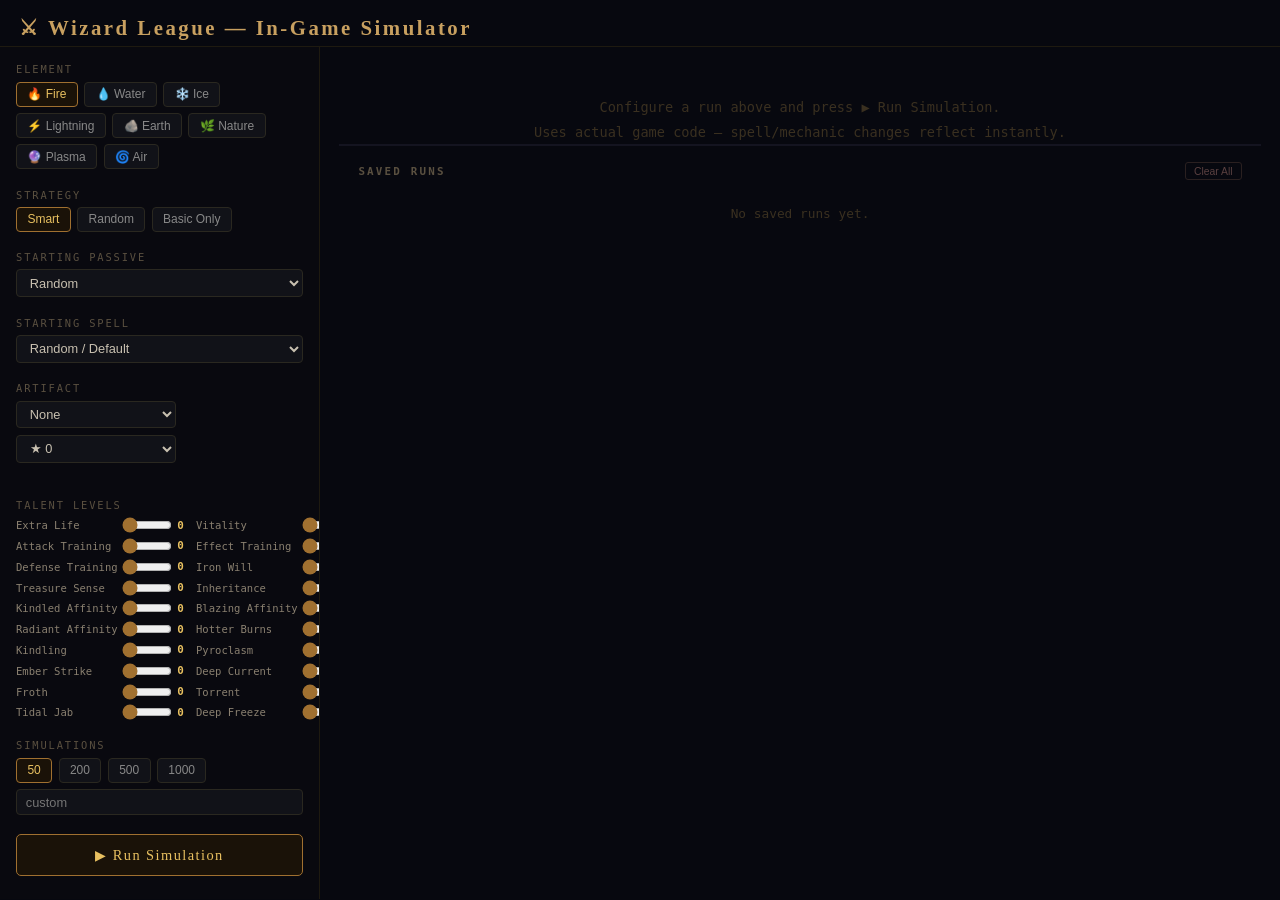
==== sim/sim.html @ 3a8bdcd8 "Sim fixes, zone effect correction, library guide Sim (sim/sim.html): - Stub applyZoneTick as no-op —" ====
<!DOCTYPE html>
<html lang="en">
<head>
  <meta charset="UTF-8">
  <meta name="viewport" content="width=device-width, initial-scale=1.0">
  <title>Wizard League — In-Game Simulator</title>
  <style>
    * { box-sizing: border-box; margin: 0; padding: 0; }
    body { background: #07080f; color: #c8c0b0; font-family: 'Segoe UI', monospace; font-size: .85rem; min-height: 100vh; }
    h1 { font-family: serif; color: #c8a060; letter-spacing: .12em; font-size: 1.3rem; padding: 1rem 1.2rem .4rem; border-bottom: 1px solid #1e1a10; }
    .sim-layout { display: flex; gap: 0; min-height: calc(100vh - 3rem); }

    .sim-config { width: 320px; min-width: 260px; padding: 1rem; border-right: 1px solid #1e1a10; background: #09090f; overflow-y: auto; }
    .cfg-section { margin-bottom: 1.2rem; }
    .cfg-label { font-size: .65rem; letter-spacing: .18em; color: #5a5040; text-transform: uppercase; margin-bottom: .4rem; }
    .cfg-row { display: flex; gap: .4rem; flex-wrap: wrap; margin-bottom: .4rem; }
    .cfg-btn { background: #111218; border: 1px solid #2a2820; color: #888; padding: .28rem .65rem; font-size: .75rem; border-radius: 4px; cursor: pointer; transition: all .15s; }
    .cfg-btn:hover { border-color: #4a4030; color: #bbb; }
    .cfg-btn.active { background: #1a1208; border-color: #a07030; color: #e8c060; }
    .cfg-input { background: #111218; border: 1px solid #2a2820; color: #c8c0b0; padding: .28rem .55rem; font-size: .8rem; border-radius: 4px; width: 80px; }
    .cfg-input:focus { outline: none; border-color: #4a4030; }
    select.cfg-input { width: 160px; }
    .cfg-talent-grid { display: grid; grid-template-columns: 1fr 1fr; gap: .3rem; }
    .cfg-talent-row { display: flex; align-items: center; gap: .3rem; font-size: .68rem; color: #8a8070; }
    .cfg-talent-row input[type=range] { width: 50px; accent-color: #a07030; }
    .cfg-talent-row .tv { min-width: 14px; color: #e8c060; font-weight: bold; }
    .run-btn { display: block; width: 100%; padding: .7rem; background: #1a1208; border: 1px solid #a07030; color: #e8c060; font-size: .9rem; font-family: serif; letter-spacing: .1em; border-radius: 5px; cursor: pointer; margin-top: .5rem; transition: all .15s; }
    .run-btn:hover:not(:disabled) { background: #251a0a; border-color: #d09040; }
    .run-btn:disabled { opacity: .4; cursor: not-allowed; }
    .sim-progress { margin-top: .6rem; font-size: .72rem; color: #6a5a3a; }
    .progress-bar-wrap { background: #111; border-radius: 3px; height: 5px; margin-top: .3rem; overflow: hidden; }
    .progress-bar { height: 100%; background: #a07030; border-radius: 3px; transition: width .1s; }

    .sim-results { flex: 1; padding: 1rem 1.2rem; overflow-y: auto; }
    .results-placeholder { color: #3a3020; font-size: .85rem; margin-top: 2rem; text-align: center; line-height: 1.8; }
    .stat-grid { display: grid; grid-template-columns: repeat(auto-fill, minmax(165px, 1fr)); gap: .5rem; margin-bottom: 1rem; }
    .stat-card { background: #0c0c14; border: 1px solid #1e1e2a; border-radius: 6px; padding: .65rem .8rem; }
    .stat-card .sc-val { font-size: 1.4rem; font-weight: bold; color: #e8c060; font-family: serif; }
    .stat-card .sc-label { font-size: .63rem; color: #6a6050; letter-spacing: .1em; text-transform: uppercase; margin-top: .1rem; }
    .results-section { margin-bottom: 1.3rem; }
    .results-section h3 { font-size: .68rem; letter-spacing: .2em; color: #5a5040; text-transform: uppercase; margin-bottom: .5rem; border-bottom: 1px solid #1a1a20; padding-bottom: .25rem; }
    .bar-row { display: flex; align-items: center; gap: .6rem; margin-bottom: .28rem; font-size: .75rem; }
    .bar-row .br-label { min-width: 160px; color: #a89878; overflow: hidden; text-overflow: ellipsis; white-space: nowrap; }
    .bar-row .br-bar-wrap { flex: 1; background: #111; border-radius: 2px; height: 8px; }
    .bar-row .br-bar { height: 8px; border-radius: 2px; background: #a07030; }
    .bar-row .br-val { min-width: 55px; text-align: right; color: #c8b080; font-size: .7rem; }
    .err-box { background: #120a0a; border: 1px solid #3a1a1a; border-radius: 5px; padding: .6rem; font-size: .72rem; color: #c85050; margin-bottom: 1rem; }

    #run-progress-wrap { padding: .7rem 1rem; background: #0a0a10; border-bottom: 1px solid #1a1a28; margin-bottom: .8rem; }
    .run-progress-header { display: flex; justify-content: space-between; align-items: baseline; margin-bottom: .45rem; font-size: .78rem; color: #8a7a5a; letter-spacing: .06em; }
    .run-progress-track { background: #111118; border-radius: 4px; height: 10px; overflow: hidden; }
    .run-progress-fill { height: 100%; background: linear-gradient(90deg, #7a4a10, #d09040); border-radius: 4px; transition: width .12s ease; }

    /* Battle log */
    .battle-log-wrap { background: #07080e; border: 1px solid #181828; border-radius: 5px; max-height: 320px; overflow-y: auto; font-family: monospace; font-size: .7rem; padding: .4rem; }
    .bl-battle { color: #e8c060; font-weight: bold; padding: .3rem 0 .15rem; border-top: 1px solid #1e1e30; margin-top: .2rem; }
    .bl-battle:first-child { border-top: none; margin-top: 0; }
    .bl-entry { padding: .05rem .2rem; line-height: 1.5; }
    .bl-player  { color: #70c070; }
    .bl-enemy   { color: #c06050; }
    .bl-status  { color: #c0a040; }
    .bl-system  { color: #506070; }
    .bl-win     { color: #50dd70; font-weight: bold; }
    .bl-loss    { color: #dd5050; font-weight: bold; }

    /* History panel */
    #history-panel { border-top: 2px solid #141420; padding: 1rem 1.2rem; }
    .hist-header { display: flex; justify-content: space-between; align-items: center; margin-bottom: .6rem; }
    .hist-header h3 { font-size: .68rem; letter-spacing: .2em; color: #5a5040; text-transform: uppercase; }
    .hist-clear { background: none; border: 1px solid #2a2020; color: #5a4040; font-size: .65rem; padding: .15rem .5rem; border-radius: 3px; cursor: pointer; }
    .hist-clear:hover { border-color: #6a3030; color: #a06060; }
    .hist-entry { background: #0c0c14; border: 1px solid #1e1e2a; border-radius: 5px; padding: .5rem .7rem; margin-bottom: .4rem; display: flex; align-items: center; gap: .7rem; cursor: pointer; transition: border-color .15s; }
    .hist-entry:hover { border-color: #3a3050; }
    .hist-entry .he-wr { font-size: 1.1rem; font-weight: bold; color: #e8c060; font-family: serif; min-width: 48px; }
    .hist-entry .he-cfg { font-size: .7rem; color: #8a8070; flex: 1; }
    .hist-entry .he-date { font-size: .63rem; color: #4a4038; }
    .hist-none { color: #3a3020; font-size: .8rem; text-align: center; padding: 1rem; }
  </style>
</head>
<body>

<h1>⚔ Wizard League — In-Game Simulator</h1>

<div class="sim-layout">

  <!-- CONFIG ─────────────────────────────────────────────── -->
  <div class="sim-config">

    <div class="cfg-section">
      <div class="cfg-label">Element</div>
      <div class="cfg-row" id="el-btns"></div>
    </div>

    <div class="cfg-section">
      <div class="cfg-label">Strategy</div>
      <div class="cfg-row" id="strat-btns">
        <button class="cfg-btn active" onclick="simCfg.strategy='smart'; _setActive(this,this.closest('.cfg-row'))"
          title="Smart: prioritizes spells with the longest cooldown (highest power), fills remaining actions with basic attacks">Smart</button>
        <button class="cfg-btn" onclick="simCfg.strategy='random'; _setActive(this,this.closest('.cfg-row'))"
          title="Random: shuffles available spells and picks randomly, fills remaining actions with basic attacks">Random</button>
        <button class="cfg-btn" onclick="simCfg.strategy='basic'; _setActive(this,this.closest('.cfg-row'))"
          title="Basic Only: never uses spells — only basic attacks every turn">Basic Only</button>
      </div>
    </div>

    <div class="cfg-section">
      <div class="cfg-label">Starting Passive</div>
      <select class="cfg-input" id="start-passive-sel" style="width:100%"
        onchange="simCfg.startPassiveId=this.value||null">
        <option value="">Random</option>
      </select>
    </div>

    <div class="cfg-section">
      <div class="cfg-label">Starting Spell</div>
      <select class="cfg-input" id="start-spell-sel" style="width:100%"
        onchange="simCfg.startSpellId=this.value||null">
        <option value="">Random / Default</option>
      </select>
    </div>

    <div class="cfg-section">
      <div class="cfg-label">Artifact</div>
      <div class="cfg-row">
        <select class="cfg-input" id="art-select" onchange="simCfg.artifactId=this.value||null; _updateArtifactDesc()">
          <option value="">None</option>
        </select>
        <select class="cfg-input" id="art-star" onchange="simCfg.artifactStar=+this.value; _updateArtifactDesc()">
          <option value="0">★ 0</option><option value="1">★ 1</option><option value="2">★ 2</option><option value="3">★ 3</option>
        </select>
      </div>
      <div id="art-desc" style="font-size:.65rem;color:#7a6a3a;margin-top:.25rem;line-height:1.4;min-height:1em;"></div>
    </div>

    <div class="cfg-section">
      <div class="cfg-label">Talent Levels</div>
      <div id="talent-cfg" class="cfg-talent-grid"></div>
    </div>

    <div class="cfg-section">
      <div class="cfg-label">Simulations</div>
      <div class="cfg-row" id="count-btns">
        <button class="cfg-btn active" onclick="simCfg.nRuns=50; _setActive(this,this.closest('.cfg-row'))">50</button>
        <button class="cfg-btn" onclick="simCfg.nRuns=200; _setActive(this,this.closest('.cfg-row'))">200</button>
        <button class="cfg-btn" onclick="simCfg.nRuns=500; _setActive(this,this.closest('.cfg-row'))">500</button>
        <button class="cfg-btn" onclick="simCfg.nRuns=1000; _setActive(this,this.closest('.cfg-row'))">1000</button>
      </div>
      <div class="cfg-row">
        <input type="number" class="cfg-input" placeholder="custom" min="1" max="5000" style="width:100%"
          oninput="if(+this.value>0) simCfg.nRuns=+this.value">
      </div>
    </div>

    <button class="run-btn" id="run-btn" onclick="runSims()">▶ Run Simulation</button>
  </div>

  <!-- RESULTS ────────────────────────────────────────────── -->
  <div class="sim-results" id="results-panel">
    <!-- persistent progress bar — never overwritten by _renderResults -->
    <div id="run-progress-wrap" style="display:none">
      <div class="run-progress-header">
        <span id="run-prog-label">Running…</span>
        <span id="run-prog-count" style="color:#e8c060;font-weight:bold"></span>
      </div>
      <div class="run-progress-track">
        <div class="run-progress-fill" id="run-prog-fill" style="width:0%"></div>
      </div>
    </div>
    <!-- dynamic content written by _renderResults -->
    <div id="results-content">
      <div class="results-placeholder">
        Configure a run above and press ▶ Run Simulation.<br>
        Uses actual game code — spell/mechanic changes reflect instantly.
      </div>
    </div>

    <!-- saved run history -->
    <div id="history-panel">
      <div class="hist-header">
        <h3>Saved Runs</h3>
        <button class="hist-clear" onclick="_clearHistory()">Clear All</button>
      </div>
      <div id="history-list"><div class="hist-none">No saved runs yet.</div></div>
    </div>
  </div>
</div>

<!-- ════════════════════════════════════════════════════════
  PHASE 1: PRE-STUBS  (before game scripts load)
════════════════════════════════════════════════════════ -->
<script>
'use strict';

// ── Fake canvas 2D context ────────────────────────────────────────────────────
const _fakeCtx = {
  fillStyle:'', strokeStyle:'', lineWidth:1, font:'', textAlign:'center',
  textBaseline:'middle', globalAlpha:1, imageSmoothingEnabled:false,
  shadowColor:'', shadowBlur:0,
  fillRect(){}, clearRect(){}, strokeRect(){},
  fillText(){}, strokeText(){}, measureText(){ return {width:10}; },
  beginPath(){}, closePath(){}, moveTo(){}, lineTo(){}, arc(){},
  quadraticCurveTo(){}, bezierCurveTo(){},
  fill(){}, stroke(){}, clip(){}, save(){}, restore(){},
  scale(){}, translate(){}, rotate(){}, setTransform(){},
  drawImage(){}, putImageData(){},
  getImageData(){ return { data: new Uint8ClampedArray(4) }; },
  createLinearGradient(){ return { addColorStop(){} }; },
  createRadialGradient(){ return { addColorStop(){} }; },
  createPattern(){ return {}; },
};

// ── Fake DOM element ──────────────────────────────────────────────────────────
const _fakeEl = {
  style: new Proxy({}, { get:()=>'', set:()=>true }),
  className:'', id:'', innerHTML:'', textContent:'', value:'',
  disabled:false, checked:false,
  scrollTop:0, scrollHeight:0, clientWidth:300, clientHeight:200,
  offsetWidth:300, offsetHeight:200, width:300, height:200,
  classList:{ add(){}, remove(){}, toggle(){}, contains(){ return false; }, replace(){} },
  children:[], firstChild:null, lastChild:null,
  parentElement:null, parentNode:null, nextSibling:null, previousSibling:null,
  appendChild(){ return _fakeEl; }, removeChild(){}, insertBefore(){ return _fakeEl; },
  replaceChild(){ return _fakeEl; }, cloneNode(){ return _fakeEl; },
  querySelector(){ return null; }, querySelectorAll(){ return []; },
  addEventListener(){}, removeEventListener(){}, dispatchEvent(){},
  setAttribute(){}, getAttribute(){ return null; }, hasAttribute(){ return false; },
  removeAttribute(){}, focus(){}, blur(){}, click(){},
  getBoundingClientRect(){ return {x:0,y:0,width:300,height:200,top:0,left:0,right:300,bottom:200}; },
  getContext(){ return _fakeCtx; },
  src:'', href:'', type:'', name:'',
  _goStop(){}, _vcStop(){},
  onmousedown:null, onmousemove:null, onmouseup:null, onclick:null,
};
_fakeCtx.canvas = _fakeEl;

// Override document.getElementById to return fake element for missing IDs
const _origGetById = document.getElementById.bind(document);
document.getElementById = id => _origGetById(id) || _fakeEl;
// Allow querySelectorAll to work normally for real elements
const _origQSA = document.querySelectorAll.bind(document);

// ── Variables declared in non-loaded files ────────────────────────────────────
var activeSaveSlot = 0;
var sandboxMode    = false;
var _lastRunPhos   = 0;
// playerCharBuff declared as `let` in characters.js (loaded) — don't redeclare as var
var _victoryFreeplay = false;
// Zone special slots (from mapCanvas.js — not loaded)
var _zoneShopMid = -1, _zoneCampfireMid = -1;
var _zoneShopEnd = -1, _zoneCampfireEnd = -1;

// ── Real localStorage ref — saved before mock replaces it ─────────────────────
const _realLS = (function(){ try { return window.localStorage; } catch(e){ return null; } })();

// ── localStorage mock ─────────────────────────────────────────────────────────
// Isolates sim from the real save file.
const _mockStorage = {};
try {
  Object.defineProperty(window, 'localStorage', {
    configurable: true,
    get() {
      return {
        getItem:    k   => Object.prototype.hasOwnProperty.call(_mockStorage, k) ? _mockStorage[k] : null,
        setItem:    (k,v) => { _mockStorage[k] = String(v); },
        removeItem: k   => { delete _mockStorage[k]; },
        clear:      ()  => { for (const k of Object.keys(_mockStorage)) delete _mockStorage[k]; },
        get length()    { return Object.keys(_mockStorage).length; },
        key:        i   => Object.keys(_mockStorage)[i] || null,
      };
    }
  });
} catch(e) { console.warn('localStorage mock failed:', e); }

// ── Synchronous setTimeout ─────────────────────────────────────────────────────
// Replaces async browser timer with a drain queue so the full combat loop
// runs synchronously within one simulation call.
// Use var so these are visible across all script blocks (let is block-scoped to
// each <script> tag in some edge cases).
var _simQueue   = [];
var _simDraining = false;
var _simRunDone  = false;
var _simIter     = 0;
var SIM_ITER_LIMIT = 200000; // safety cap per run

window.clearTimeout  = () => {};
window.clearInterval = () => {};
window.setInterval   = () => 0;
window.requestAnimationFrame = () => 0;
window.cancelAnimationFrame  = () => {};

window.setTimeout = function(fn, _delay) {
  if (_simRunDone) return 0;
  if (typeof fn !== 'function') return 0;
  _simQueue.push(fn);
  if (!_simDraining) _drainSimQueue();
  return 0;
};

function _drainSimQueue() {
  if (_simDraining) return;
  _simDraining = true;
  while (_simQueue.length > 0 && !_simRunDone) {
    if (++_simIter > SIM_ITER_LIMIT) {
      console.error('SIM: iteration limit hit — possible infinite loop');
      _simRunDone = true;
      break;
    }
    const fn = _simQueue.shift();
    try { fn(); } catch(e) { console.error('SIM queue error:', e); }
  }
  _simDraining = false;
}

// ── Pre-stubs: functions from non-loaded UI / rendering / audio files ─────────

// ui.js
function log()             {}
function setPlayerTurnUI(active) {
  combat.playerTurn = !!active;   // queueAction guards on this — must be set before _simAutoPlay
  if (active && !_simRunDone) _simAutoPlay();
}
function showScreen(id)    {}
function updateHPBars()    {}
function updateStatsUI()   {}
function renderStatusTags(){}
function renderEnemyCards(){}
function renderSpellButtons(){}
function renderCombatInventory(){}
function renderSummonsRow(){}
function updateActionUI()  {}
function updateChargeUI()  {}
function switchCombatTab() {}
function hpColor()         { return '#44aa44'; }
function setActiveEnemy(idx) {
  combat.activeEnemyIdx = idx;
  if (combat.enemies && combat.enemies[idx]) combat.enemy = combat.enemies[idx];
}
function doBasicAttack()   {}
function renderQueue()     {}
function triggerHealAnim() {}
function markPassiveSeen() {}
function _pickBookDest(type, spell, cb) { cb(undefined); }
function showRunBookSelectionScreen(cb) { cb(null); }

// sprites.js / animations.js
function stopBattleLoop()    {}
function startBattleLoop()   {}
function initBattleCanvas()  {}
function getPlayerCharSprite() { return []; }
function stopLobbyMap()      {}
function triggerHitFlash()   {}   // called bare in hit.js on every damage — must be stubbed

// betweenRuns.js
function applyBookUpgrades(book, catalogueId) {}
function showBetweenRuns() {}

// map.js  (we provide real implementations post-load)
function showGameOver()    { _simRecordResult(false); }
function showRunVictory()  { _simRecordResult(true); }

// mapCanvas.js  (we provide real implementations post-load)
function initZoneSpecial() {
  if (typeof initZoneRewardSequence === 'function') initZoneRewardSequence();
}
function showMap()              { _simLoadNextBattle(); }
function _buildAndShowCanvas()  {}
function buildMapNodes()        { return []; }
function showMapCanvas()        {}

// main.js
function showPassiveScreen(element) { /* run-start passive — handled in simInitRun */ }
function musicStopAll()         {}
function playThroneRoomCutscene(){}
function ensurePlasmaBook()     {}
function plasmaBookIdx()        { return -1; }

// state.js — overflow screens (DOM-heavy; we auto-resolve)
function showBookOverflowScreen(newSpell, book) {
  // Auto-resolve: silently drop the new spell (book is full)
  // (Post-load override below replaces this once state.js is loaded)
  if (typeof _pendingOverflowSpell !== 'undefined') _pendingOverflowSpell = null;
  if (typeof _pendingOverflowBookIdx !== 'undefined') _pendingOverflowBookIdx = 0;
}
function showPassiveOverflowScreen(passiveId, book) {
  if (typeof _pendingOverflowPassive !== 'undefined') _pendingOverflowPassive = null;
  if (typeof _pendingOverflowPassiveBook !== 'undefined') _pendingOverflowPassiveBook = 0;
}

// battleReward.js — reward pick screens; auto-pick versions
function showPassiveChoiceScreen(level, forElement) {
  const pool = (typeof buildPassiveChoicePool === 'function') ? buildPassiveChoicePool(forElement || null) : [];
  if (pool.length > 0) {
    const pick = pool[Math.floor(Math.random() * pool.length)];
    if (typeof addPassiveToBook === 'function') addPassiveToBook(pick.id);
  }
  if (typeof processNextLevelUp === 'function') processNextLevelUp();
}
function showSpellChoiceScreen(level, tier, forElement) {
  const pool = (typeof buildSpellChoicePool === 'function') ? buildSpellChoicePool(tier || 'secondary', forElement || null) : [];
  if (pool.length > 0) {
    const pick = pool[Math.floor(Math.random() * pool.length)];
    if (typeof addSpellById === 'function') addSpellById(pick.id, false, (typeof rollSpellRarity === 'function') ? rollSpellRarity() : 'dim');
  }
  if (typeof processNextLevelUp === 'function') processNextLevelUp();
}
function showIncantationChoiceScreen(level) {
  const book = (typeof player !== 'undefined') ? player.spellbooks && player.spellbooks[player.activeBookIdx] : null;
  const eligible = book ? book.spells.filter(s => !s.isBuiltin && s.id) : [];
  if (eligible.length > 0) {
    const pick = eligible[Math.floor(Math.random() * eligible.length)];
    pick.incantationLevel = (pick.incantationLevel || 1) + 1;
  }
  if (typeof processNextLevelUp === 'function') processNextLevelUp();
}
function showElementUnlockScreen(level) {
  // Auto-unlock a random non-Plasma second element
  const allEls = ['Fire','Water','Ice','Lightning','Earth','Nature','Air'];
  const avail  = allEls.filter(e => e !== playerElement && !(player.unlockedElements||[]).includes(e));
  if (avail.length > 0) {
    const chosen = avail[Math.floor(Math.random() * avail.length)];
    player.unlockedElements.push(chosen);
    if (typeof STARTER_SPELL !== 'undefined' && STARTER_SPELL[chosen]) addSpellById(STARTER_SPELL[chosen]);
    pendingLevelUps = [
      { type:'passivechoice', level:'gym', forElement: chosen },
      { type:'spellchoice',   level:'gym', tier:'secondary', forElement: chosen },
      { type:'gym_legendary' },
    ];
    processNextLevelUp();
  } else {
    if (typeof grantRandomLegendary === 'function') grantRandomLegendary();
    showMap();
  }
}
function showBookDiscoveryScreen() {
  // Auto-pick a random available book
  if (typeof _buildBookDiscoveryChoices === 'function') {
    const choices = _buildBookDiscoveryChoices(3);
    if (choices.length > 0) {
      const id = choices[Math.floor(Math.random() * choices.length)];
      if (typeof SPELLBOOK_CATALOGUE !== 'undefined' && typeof makeBookInstance === 'function') {
        const inst = makeBookInstance(id);
        if (inst) { player.spellbooks.push(inst); }
      }
    }
  }
  if (typeof _continueGymFlow === 'function') _continueGymFlow();
}

// gymRival.js / shopCampfire.js (not loaded)
function showGymRivalScreen() { showMap(); }
function showRivalScreen()    { showMap(); }
function showShopScreen()     { showMap(); }
function showCampfireScreen() {
  if (typeof applyHeal === 'function') applyHeal('player', Math.floor(maxHPFor('player') * 0.35), '🔥 Campfire');
  showMap();
}
</script>

<!-- ════════════════════════════════════════════════════════
  GAME SCRIPTS  (must match index.html order for correctness)
════════════════════════════════════════════════════════ -->
<script src="../js/data/constants.js"></script>
<script src="../js/data/characters.js"></script>
<script src="../js/data/spells.js"></script>
<script src="../js/data/incantations.js"></script>
<script src="../js/data/items.js"></script>
<script src="../js/data/artifacts.js"></script>
<script src="../js/data/spellbooks.js"></script>
<script src="../js/data/talents.js"></script>
<script src="../js/data/encounters.js"></script>
<script src="../js/data/passives.js"></script>
<script src="../js/data/duos.js"></script>
<script src="../js/data/mist.js"></script>
<script src="../js/data/sprite_data.js"></script>
<script src="../js/logic/state.js"></script>
<script src="../js/logic/helpers.js"></script>
<script src="../js/logic/seeds.js"></script>
<script src="../js/logic/surge.js"></script>
<script src="../js/logic/enemyAbilities.js"></script>
<script src="../js/logic/hit.js"></script>
<script src="../js/logic/combat.js"></script>
<script src="../js/logic/battleLoad.js"></script>
<script src="../js/logic/battleReward.js"></script>

<!-- ════════════════════════════════════════════════════════
  PHASE 2: POST-STUBS + SIM ENGINE  (after game scripts)
════════════════════════════════════════════════════════ -->
<script>
'use strict';

// ── Post-load overrides ───────────────────────────────────────────────────────
// Override functions defined in loaded scripts that have DOM side-effects.
// battleReward.js overrides our pre-stubs for reward screens — re-override here.

// combat.js defines renderQueue with DOM access — replace with no-op
renderQueue = function() {};

// Zone tick fires every round; ZONE_EFFECTS also fires on every hit — they double-stack.
// Per-round tick is not intended game behavior, so disable it in the sim.
applyZoneTick = function() {};

// ── Battle log capture ────────────────────────────────────────────────────────
var _sampleLog    = [];
var _capturingLog = false;

// Override log() to capture entries during the sample run
log = function(msg, type) {
  if (_capturingLog) _sampleLog.push({ m: String(msg), t: type || 'info' });
};

// ── Sim history (persisted to real localStorage) ──────────────────────────────
const _SIM_HIST_KEY = 'wl_sim_history';
const _SIM_HIST_MAX = 25;

function _saveSim(cfg, stats, sampleLog) {
  if (!_realLS) return;
  let hist = [];
  try { hist = JSON.parse(_realLS.getItem(_SIM_HIST_KEY) || '[]'); } catch(e) {}
  const entry = {
    id:   Date.now(),
    date: new Date().toLocaleString(),
    cfg:  { element: cfg.element, strategy: cfg.strategy, artifactId: cfg.artifactId,
            artifactStar: cfg.artifactStar, nRuns: cfg.nRuns,
            startPassiveId: cfg.startPassiveId, startSpellId: cfg.startSpellId,
            talents: cfg.talents },
    stats: { winRate: stats.winRate, wins: stats.wins, n: stats.n,
             avgBattles: stats.avgBattles, avgHPOnWin: stats.avgHPOnWin,
             topSpells: stats.topSpells.slice(0, 10),
             topPassives: stats.topPassives.slice(0, 8),
             gymHist: stats.gymHist,
             z1Milestones: stats.z1Milestones, z1Counts: stats.z1Counts,
             z1GymAttempted: stats.z1GymAttempted,
             battleHist: stats.battleHist },
    log: sampleLog.slice(0, 800),
  };
  hist.unshift(entry);
  if (hist.length > _SIM_HIST_MAX) hist = hist.slice(0, _SIM_HIST_MAX);
  try { _realLS.setItem(_SIM_HIST_KEY, JSON.stringify(hist)); } catch(e) { console.warn('History save failed:', e); }
  _renderHistory();
}

function _clearHistory() {
  if (_realLS) _realLS.removeItem(_SIM_HIST_KEY);
  _renderHistory();
}

function _loadHistory() {
  if (!_realLS) return [];
  try { return JSON.parse(_realLS.getItem(_SIM_HIST_KEY) || '[]'); } catch(e) { return []; }
}

function _autoExport(cfg, stats, sampleLog) {
  const payload = {
    date:     new Date().toISOString(),
    cfg:      { element: cfg.element, strategy: cfg.strategy, artifactId: cfg.artifactId,
                artifactStar: cfg.artifactStar, nRuns: cfg.nRuns,
                startPassiveId: cfg.startPassiveId, startSpellId: cfg.startSpellId,
                talents: cfg.talents },
    stats:    { winRate: stats.winRate, wins: stats.wins, n: stats.n,
                avgBattles: stats.avgBattles, avgHPOnWin: stats.avgHPOnWin,
                gymHist: stats.gymHist,
                z1Milestones: stats.z1Milestones, z1Counts: stats.z1Counts,
                z1GymAttempted: stats.z1GymAttempted,
                battleHist: stats.battleHist,
                topSpells:   stats.topSpells,
                topPassives: stats.topPassives },
    sampleLog,
  };
  fetch('http://127.0.0.1:3456/save', {
    method: 'POST',
    headers: { 'Content-Type': 'application/json' },
    body: JSON.stringify(payload),
  }).catch(() => {}); // silent if server isn't running
}

function _cfgLabel(cfg) {
  const art = cfg.artifactId ? ` · ★${cfg.artifactStar} ${cfg.artifactId}` : '';
  const sp  = cfg.startSpellId   ? ` · ${cfg.startSpellId}`   : '';
  const pa  = cfg.startPassiveId ? ` · ${cfg.startPassiveId}` : '';
  return `${cfg.element} · ${cfg.strategy} · ${cfg.nRuns} runs${art}${sp}${pa}`;
}

function _renderHistory() {
  const list = _origGetById('history-list');
  if (!list) return;
  const hist = _loadHistory();
  if (hist.length === 0) { list.innerHTML = '<div class="hist-none">No saved runs yet.</div>'; return; }
  list.innerHTML = hist.map((e, i) => `
    <div class="hist-entry" onclick="_restoreHistEntry(${i})" title="Click to restore this run's results">
      <div class="he-wr">${(e.stats.winRate * 100).toFixed(1)}%</div>
      <div class="he-cfg">
        <div>${_cfgLabel(e.cfg)}</div>
        <div style="font-size:.62rem;color:#5a5040;margin-top:.1rem">${e.stats.wins}/${e.stats.n} wins · avg ${e.stats.avgBattles.toFixed(1)} battles</div>
      </div>
      <div class="he-date">${e.date}</div>
    </div>`).join('');
}

function _restoreHistEntry(idx) {
  const hist = _loadHistory();
  const e = hist[idx];
  if (!e) return;
  // Re-render results panel with the saved entry's stats + log
  const panel = _origGetById('results-content');
  if (!panel) return;
  // Use _renderResults with a fake results array (we only have aggregate)
  // Reconstruct minimal data needed
  const fakeResults = Array.from({ length: e.stats.n }, (_, i) => {
    const gc = i < e.stats.wins ? 3 : 0;
    return { won: i < e.stats.wins, gymsCleared: gc, battleNumber: Math.round(e.stats.avgBattles) };
  });
  _renderResults(e.stats, fakeResults, [], false, e.log);
  _origGetById('run-progress-wrap').style.display = 'none';
}

// battleReward.js overrides reward screens — re-override with auto-pick versions
showPassiveChoiceScreen = function(level, forElement) {
  const pool = buildPassiveChoicePool(forElement || null);
  if (pool.length > 0) addPassiveToBook(pool[Math.floor(Math.random() * pool.length)].id);
  processNextLevelUp();
};
showSpellChoiceScreen = function(level, tier, forElement) {
  const pool = buildSpellChoicePool(tier || 'secondary', forElement || null);
  if (pool.length > 0) addSpellById(pool[Math.floor(Math.random() * pool.length)].id, false, rollSpellRarity());
  processNextLevelUp();
};
showIncantationChoiceScreen = function(level) {
  const book = player.spellbooks[player.activeBookIdx];
  const elig = book ? book.spells.filter(s => !s.isBuiltin) : [];
  if (elig.length > 0) {
    const pick = elig[Math.floor(Math.random() * elig.length)];
    pick.incantationLevel = (pick.incantationLevel || 1) + 1;
  }
  processNextLevelUp();
};
showElementUnlockScreen = function(level) {
  const allEls = ['Fire','Water','Ice','Lightning','Earth','Nature','Air'];
  const avail  = allEls.filter(e => e !== playerElement && !(player.unlockedElements||[]).includes(e));
  if (avail.length > 0) {
    const chosen = avail[Math.floor(Math.random() * avail.length)];
    player.unlockedElements.push(chosen);
    if (STARTER_SPELL && STARTER_SPELL[chosen]) addSpellById(STARTER_SPELL[chosen]);
    pendingLevelUps = [
      { type:'passivechoice', level:'gym', forElement: chosen },
      { type:'spellchoice',   level:'gym', tier:'secondary', forElement: chosen },
      { type:'gym_legendary' },
    ];
    processNextLevelUp();
  } else {
    grantRandomLegendary();
    showMap();
  }
};
showBookDiscoveryScreen = function() {
  if (typeof _buildBookDiscoveryChoices === 'function') {
    const choices = _buildBookDiscoveryChoices(3);
    if (choices.length > 0) {
      const inst = makeBookInstance(choices[Math.floor(Math.random() * choices.length)]);
      if (inst) player.spellbooks.push(inst);
    }
  }
  _continueGymFlow();
};

// state.js defines overflow screens — replace with auto-resolve
showBookOverflowScreen = function(newSpell, book) {
  _pendingOverflowSpell = null;
  _pendingOverflowBookIdx = 0;
  // Spell is silently dropped when book is full (player would've had to remove one)
};
showPassiveOverflowScreen = function(passiveId, book) {
  _pendingOverflowPassive = null;
  _pendingOverflowPassiveBook = 0;
};

// ── Sim config ────────────────────────────────────────────────────────────────
const simCfg = {
  element:      'Fire',
  strategy:     'smart',
  artifactId:   null,
  artifactStar: 0,
  talents:      {},
  nRuns:        50,
  startPassiveId: null,  // null = random
  startSpellId:   null,  // null = random / giveStarterSpell default
};

// ── Result recording ──────────────────────────────────────────────────────────
var _simCurrentResult = null;

function _simRecordResult(won) {
  if (_simRunDone) return;
  if (_capturingLog) _sampleLog.push({ m: `══ RUN ${won ? '✓ VICTORY' : '✗ DEFEAT'} — HP ${player.hp}/${maxHPFor('player')} ══`, t: won ? '_win' : '_loss' });
  _simRunDone = true;
  _simCurrentResult = {
    won,
    gymsCleared: currentGymIdx,   // 0 = died in zone 1, 1 = died in zone 2, 2 = died in zone 3, 3 = won
    battleNumber: battleNumber || 0,
    zoneBattleCount: zoneBattleCount || 0, // battles won in current zone (resets per zone)
    playerHPLeft: player.hp,
    maxHP: maxHPFor('player'),
    spells:  (player.spellbooks || []).flatMap(b => b.spells.filter(s => !s.isBuiltin).map(s => s.id)),
    passives:(player.spellbooks || []).flatMap(b => b.passives),
  };
}

// ── Next-battle loader (our showMap replacement) ──────────────────────────────
function _simLoadNextBattle() {
  if (_simRunDone) return;
  if (_capturingLog) _sampleLog.push({ m: `══ BATTLE ${battleNumber} ══`, t: '_battle' });

  const gym = currentGymDef();

  // Fight gym as soon as it's available (or if forced)
  if (gym && (gymIsForced() || gymShouldAppear())) {
    const roster = GYM_ROSTER;
    if (roster && roster[currentGymIdx]) {
      loadBattle(Object.assign({}, roster[currentGymIdx], { _rewardType: 'gym' }));
    } else {
      _simRecordResult(false); // no gym def — treat as loss
    }
    return;
  }

  // Regular encounter from zone pool
  const zoneEl   = gym ? gym.element : playerElement;
  const zonePick = ENCOUNTER_POOL.filter(e => e.campType === zoneEl);
  const pool     = zonePick.length > 0 ? zonePick : ENCOUNTER_POOL;
  const base     = pool[Math.floor(Math.random() * pool.length)];
  const enc      = Object.assign({}, base, {
    _rewardType: getZoneRewardType(zoneBattleCount + 1, currentGymIdx, 0),
  });
  loadBattle(enc);
}

// ── Reward auto-picker (our showBattleRewardScreen replacement) ───────────────
showBattleRewardScreen = function(isGym, isSpellBattle, isRival) {
  if (_simRunDone) return;

  if (isGym) {
    showBookDiscoveryScreen(); // mocked to auto-pick → _continueGymFlow → showMap
    return;
  }

  if (isRival) {
    const pool = buildPassiveChoicePool(null);
    if (pool.length > 0) addPassiveToBook(pool[Math.floor(Math.random() * pool.length)].id);
    showMap();
    return;
  }

  const rewardType = combat._chosenRewardType || getZoneRewardType(zoneBattleCount, currentGymIdx, 0);

  if (rewardType === 'primary_spell') {
    // Battle 1 reward: give the chosen starting spell, or pick a random primary spell
    if (simCfg.startSpellId) {
      addSpellById(simCfg.startSpellId, false, 'dim');
    } else {
      const pool = buildSpellChoicePool('primary', null);
      if (pool.length > 0) addSpellById(pool[Math.floor(Math.random() * pool.length)].id, false, rollSpellRarity());
    }
  } else if (rewardType === 'spell' || rewardType === 'secondary_spell') {
    const pool = buildSpellChoicePool('secondary', null);
    if (pool.length > 0) addSpellById(pool[Math.floor(Math.random() * pool.length)].id, false, rollSpellRarity());
  } else if (rewardType === 'incantation') {
    const book = player.spellbooks[player.activeBookIdx];
    const eligible = book ? book.spells.filter(s => !s.isBuiltin) : [];
    if (eligible.length > 0) {
      const pick = eligible[Math.floor(Math.random() * eligible.length)];
      pick.incantationLevel = (pick.incantationLevel || 1) + 1;
    }
  } else if (rewardType === 'minor') {
    const pool = buildMinorUpgradePool();
    if (pool.length > 0) try { pool[Math.floor(Math.random() * pool.length)].apply(); } catch(e) {}
  } else if (rewardType === 'major') {
    const pool = buildMajorUpgradePool().filter(p => !p._modal);
    if (pool.length > 0) try { pool[Math.floor(Math.random() * pool.length)].apply(); } catch(e) {}
  }

  showMap();
};

// ── Auto-play engine ──────────────────────────────────────────────────────────
// Called when setPlayerTurnUI(true) fires — picks and queues player actions.
function _simAutoPlay() {
  if (_simRunDone || combat.over || !combat.playerTurn) return;

  const strategy   = simCfg.strategy;
  const actionsAvail = combat.actionsLeft || 2; // set by startRound before setPlayerTurnUI

  // Best target: highest-HP alive enemy
  const aliveEn = (combat.enemies || []).filter(e => e.alive);
  if (aliveEn.length === 0) return;
  const bestEnemy = aliveEn.reduce((best, e) => e.hp > best.hp ? e : best, aliveEn[0]);
  const absIdx = combat.enemies.indexOf(bestEnemy);
  combat.targetIdx = absIdx >= 0 ? absIdx : 0;
  setActiveEnemy(combat.targetIdx);

  // Collect usable non-builtin spells from active book
  const book   = player.spellbooks[player.activeBookIdx];
  const spells  = book ? book.spells : (player.spellbook || []);
  const usable  = spells.filter(s => {
    if (!s || s.isBuiltin) return false;
    if ((s.currentCD || 0) > 0) return false;
    if (s.maxPP !== undefined && (s.currentPP || 0) <= 0) return false;
    return true;
  });

  let queued = 0;

  function queueSpell(s) {
    if (queued >= actionsAvail) return false;
    const bookCatalogueId = book ? (book.catalogueId || null) : null;
    const spellRef = s;
    queueAction(s.emoji + ' ' + s.name, () => {
      const ctx = makeSpellCtx('player', 'enemy', -1);
      try { spellRef.execute(ctx); } catch(e) { console.warn('spell exec err', spellRef.id, e); }
    }, { isSpellAction: true, spellObj: s, bookCatalogueId });
    // Apply CD and consume PP immediately so next queueSpell sees updated state
    s.currentCD = adjustedCooldownFor('player', s.baseCooldown || 0);
    if (s.maxPP !== undefined) s.currentPP = Math.max(0, (s.currentPP || 0) - 1);
    queued++;
    return true;
  }

  function queueBasic() {
    if (queued >= actionsAvail) return;
    queueAction('⚔ Basic', () => {
      // Use applyDirectDamage directly — simpler than going through UI functions
      const dmg = Math.max(1, Math.round(
        (10 + player.attackPower * 0.4) * (player.basicDmgMult || 1.0) + (player.basicDmgFlat || 0)
      ));
      applyDirectDamage('player', 'enemy', dmg, '⚔ Basic');
    }, {});
    queued++;
  }

  if (strategy === 'basic') {
    while (queued < actionsAvail) queueBasic();
  } else if (strategy === 'random') {
    const shuffled = [...usable].sort(() => Math.random() - 0.5);
    for (const s of shuffled) { if (!queueSpell(s)) break; }
    while (queued < actionsAvail) queueBasic();
  } else {
    // Smart: prefer spells with higher CD (usually more powerful)
    const sorted = [...usable].sort((a, b) => (b.baseCooldown || 0) - (a.baseCooldown || 0));
    for (const s of sorted) { if (!queueSpell(s)) break; }
    while (queued < actionsAvail) queueBasic();
  }

  // Safety: ensure at least one action is queued
  if ((combat.actionQueue || []).length === 0) queueBasic();

  commitEndTurn();
}

// ── Run initialiser ───────────────────────────────────────────────────────────
function simInitRun(cfg) {
  // Reset simulation state
  _simQueue    = [];
  _simDraining = false;
  _simRunDone  = false;
  _simIter     = 0;
  _simCurrentResult = null;

  // Clear meta cache so getMeta() re-reads from our mock localStorage
  window._metaBySlot = null;

  // Write sim meta to mock localStorage
  const mockMeta = {
    artifacts: [],
    totalRuns: 0, bestLevel: 0, gymsBeaten: 0,
    runHistory: [], unseenArtifacts: [], unseenBookIds: [],
    ownedBookIds: Object.keys(typeof SPELLBOOK_CATALOGUE !== 'undefined' ? SPELLBOOK_CATALOGUE : {}).slice(0, 3),
    bookUpgradeLevels: {},
    activeArtifactId: cfg.artifactId || null,
    talents: cfg.talents || {},
    phos: 0, phosTotal: 0, seenThroneRoom: true,
  };
  if (cfg.artifactId) {
    mockMeta.artifacts = [{ id: cfg.artifactId, star: cfg.artifactStar || 0, roomsUsed: 0 }];
  }
  _mockStorage['elemental_meta_v1_slot0'] = JSON.stringify(mockMeta);

  // Player identity
  const ELEM_INFO = {
    Fire:      { emoji:'🔥', color:'#ff6622' }, Water:    { emoji:'💧', color:'#2288ff' },
    Ice:       { emoji:'❄️', color:'#88ddff' }, Lightning:{ emoji:'⚡', color:'#ffee22' },
    Earth:     { emoji:'🪨', color:'#aa8844' }, Nature:   { emoji:'🌿', color:'#44aa44' },
    Plasma:    { emoji:'🔮', color:'#bb44ff' }, Air:      { emoji:'🌀', color:'#aaddff' },
  };
  const ei = ELEM_INFO[cfg.element] || ELEM_INFO.Fire;
  playerElement = cfg.element || 'Fire';
  playerEmoji   = ei.emoji;
  playerColor   = ei.color;
  playerName    = 'Sim';
  playerCharBuff = null;

  // Reset player (mirrors beginRun in main.js)
  Object.assign(player, {
    hp: BASE_MAX_HP, attackPower: 0, effectPower: 0, defense: 0,
    skillPoints: 0, gold: 0, inventory: [], spellbook: [],
    passives: [], startPassive: null,
    unlockedElements: [], baseMaxHPBonus: 0, spellbooks: [], activeBookIdx: 0,
    revives: 0, bonusActions: 0,
    basicUpgrade: 0, basicDmgMult: 1.0,
    _hasteStart: false, _blockStart: 0, _extraStartSpell: false, _rerolls: 0,
    _rhythmStar: -1, _quickHandsStar: -1, _gritHealOnRevive: 0, _healBonus: 0,
    basicDmgFlat: 0, _bannerStar: -1, _activeBookAura: null,
    _talentReviveBonus: 0, _goldBonus: 0,
    _talentBurnDmg: 0, _talentBurnStart: 0, _talentFireDmgMult: 1.0,
    _talentFoamStart: 0, _talentWaterDmgMult: 1.0,
    _talentFrostBonus: 0, _talentIceExecute: 0, _talentIceDmgMult: 1.0,
    _talentShockBonus: 0, _talentOverloadFloor: 0.25, _talentLightDmgMult: 1.0,
    _talentStoneStart: 0, _talentEarthDmgMult: 1.0,
    _talentRootBonus: 0, _talentTreantHP: 0, _talentNatureDmgMult: 1.0,
    _talentDodgeBonus: 0, _talentChargeStart: 0, _talentPlasmaDmgMult: 1.0,
    _talentAirHits: 0, _talentAirDmgMult: 1.0,
    _mistEnemyHPMult: 1.0, _mistEnemyDmgMult: 1.0,
    _mistPPMult: 1.0, _mistExtraPassives: 0, _mistBossLegendaries: 0,
    _mistCampfireReduction: 0, _mistTalentReduction: 0,
    _slipstreamInterval: 0,
  });

  // Reset combat
  Object.assign(combat, {
    enemies: [], targetIdx: 0, activeEnemyIdx: 0, enemy: {}, enemyHP: 0,
    playerTurn: false, over: false, tempDmgBonus: 0, actionsLeft: 2, basicCD: 0,
    playerAirToggle: false, enemyAirToggle: false, actionQueue: [], summons: [],
    totalGold: 0, prebuiltEnemyQueues: null, plasmaChargeReserved: 0,
    plasmaOvercharged: false, plasmaSpendAmounts: {}, plasmaCurrentSpend: 1,
    hitFlashes: [], turnInBattle: 0,
    _surgeThreshold: 60, _surgeFulguriteMinus: 0, _stormCoreBonus: 0,
    _surgeTriggeredThisTurn: false, _residualCurrentPending: false,
    _echoReady: false, _swiftbladeSwitch: 0,
    nextMeltDouble: false, meltDoubleTurn: false, _seedSurgePending: false,
    _chosenRewardType: null, _isSpellBattle: false, _isRival: false,
  });

  resetStatusForBattle();

  battleNumber = 1; currentGymIdx = 0; zoneBattleCount = 0;
  gymSkips = 0; gymDefeated = false; pendingLevelUps = [];
  _zoneRivalDefeated = false;
  if (typeof _runDmgDealt !== 'undefined') {
    _runDmgDealt = 0; _runDmgTaken = 0; _runRoomsCompleted = 0;
    _runZoneReached = ''; _runKillsThisRun = 0;
  }

  initGymRoster();
  initZoneSpecial();
  applyCharacterBuff();
  applyArtifactBonuses();
  applyMistModifiers();
  applyTalentBonuses();
  initSpellbooksForRun();

  // Starting passive
  if (cfg.startPassiveId) {
    addPassiveToBook(cfg.startPassiveId);
  } else {
    const startPool = buildPassiveChoicePool(playerElement);
    if (startPool.length > 0)
      addPassiveToBook(startPool[Math.floor(Math.random() * startPool.length)].id);
  }

  // Starting spell is awarded AFTER battle 1 as the first reward (primary_spell).
  // giveStarterSpell handles any talent-based basic attack replacements (Plasma, etc.).
  giveStarterSpell();

  // Launch first battle — showMap() calls _simLoadNextBattle()
  showMap();
}

// ── Run N simulations ─────────────────────────────────────────────────────────
// Uses MessageChannel for real async yields between batches (since setTimeout is mocked)
const _yieldToBrowser = fn => { const ch = new MessageChannel(); ch.port1.onmessage = fn; ch.port2.postMessage(null); };

async function runSims() {
  const btn       = _origGetById('run-btn');
  const progWrap  = _origGetById('run-progress-wrap');
  const progLabel = _origGetById('run-prog-label');
  const progCount = _origGetById('run-prog-count');
  const progFill  = _origGetById('run-prog-fill');

  btn.disabled = true;
  progWrap.style.display = 'block';
  progFill.style.width = '0%';

  const n = simCfg.nRuns || 50;
  const results = [];
  const errors  = [];
  const BATCH   = Math.max(5, Math.min(50, Math.floor(500 / n * 50)));
  _sampleLog = [];

  for (let i = 0; i < n; i += BATCH) {
    const end = Math.min(i + BATCH, n);
    for (let j = i; j < end; j++) {
      // Capture full log for the very first run
      const isFirst = (i === 0 && j === 0);
      if (isFirst) _capturingLog = true;
      try {
        simInitRun(simCfg);
        results.push(_simCurrentResult || { won: false, gymsCleared: 0, battleNumber: 1 });
      } catch(e) {
        console.error('SIM run error:', e);
        errors.push(e.message);
        results.push({ won: false, gymsCleared: 0, battleNumber: 1 });
      }
      if (isFirst) _capturingLog = false;
    }
    // Update progress bar
    const pct = results.length / n * 100;
    progFill.style.width = pct.toFixed(1) + '%';
    progLabel.textContent = 'Simulating…';
    progCount.textContent = `${results.length} / ${n}`;
    _renderResults(_aggregateResults(results, results.length), results, errors, true, _sampleLog);
    await new Promise(resolve => _yieldToBrowser(resolve));
  }

  // Finish
  progFill.style.width = '100%';
  progLabel.textContent = 'Complete';
  progCount.textContent = `${n} / ${n}`;
  btn.disabled = false;
  const finalStats = _aggregateResults(results, n);
  _renderResults(finalStats, results, errors, false, _sampleLog);
  _saveSim(simCfg, finalStats, _sampleLog);
  _autoExport(simCfg, finalStats, _sampleLog);
}

// ── Aggregate ─────────────────────────────────────────────────────────────────
function _aggregateResults(results, n) {
  const wins     = results.filter(r => r && r.won).length;
  const gymHist  = [0, 0, 0, 0]; // index = gyms cleared (0–3)
  const spellFreq   = {};
  const passiveFreq = {};
  let totalBattles = 0, hpLeftSum = 0, hpLeftCount = 0;

  // Zone 1 battle milestones — zoneBattleCount = # zone-1 battles WON before dying/clearing
  // GYM_ZONE_OPEN=12 (gym unlocks), GYM_ZONE_FORCE=15 (forced)
  const z1Milestones = [1, 3, 5, 8, 10, 12, 15];
  const z1Counts = z1Milestones.map(() => 0);
  let z1GymAttempted = 0; // started the gym fight (won or lost it)
  const battleHist = {}; // battleNumber → count, for zone-1 deaths

  for (const r of results) {
    if (!r) continue;
    const gc = Math.min(r.gymsCleared || 0, 3);
    gymHist[gc] = (gymHist[gc] || 0) + 1;
    totalBattles += r.battleNumber || 0;
    if (r.won && r.playerHPLeft != null) { hpLeftSum += r.playerHPLeft; hpLeftCount++; }
    for (const id of (r.spells   || [])) spellFreq[id]   = (spellFreq[id]   || 0) + 1;
    for (const id of (r.passives || [])) passiveFreq[id] = (passiveFreq[id] || 0) + 1;

    const zbc = r.zoneBattleCount || 0; // zone-1 battles won
    const cleared = (r.gymsCleared || 0) >= 1;
    // milestone N = survived N zone-1 battles (won them all)
    z1Milestones.forEach((m, i) => {
      if (cleared || zbc >= m) z1Counts[i]++;
    });
    // gym attempted: either they cleared it or they died in the gym fight
    // gym fight starts after zbc >= GYM_ZONE_OPEN (12), so if zbc >= 12 when dying in zone 1, they were in the gym
    if (cleared || zbc >= 12) z1GymAttempted++;

    if (!cleared && gc === 0) {
      const bn = r.battleNumber || 0;
      battleHist[bn] = (battleHist[bn] || 0) + 1;
    }
  }

  return {
    n, wins,
    winRate:     wins / n,
    gymHist,
    avgBattles:  n > 0 ? totalBattles / n : 0,
    avgHPOnWin:  hpLeftCount > 0 ? hpLeftSum / hpLeftCount : 0,
    topSpells:   Object.entries(spellFreq).sort((a,b) => b[1]-a[1]).slice(0, 15),
    topPassives: Object.entries(passiveFreq).sort((a,b) => b[1]-a[1]).slice(0, 12),
    z1Milestones, z1Counts, z1GymAttempted,
    battleHist: Object.entries(battleHist).sort((a,b) => +a[0] - +b[0]).slice(0, 20),
  };
}

// ── Render results ─────────────────────────────────────────────────────────────
function _renderResults(stats, results, errors, inProgress, sampleLog) {
  const panel = _origGetById('results-content');
  if (!panel) return;

  const winPct = (stats.winRate * 100).toFixed(1);
  const gymLabels = ['Zone 1 Clear Rate', 'Zone 2 Clear Rate', 'Zone 3 Clear Rate', 'Run Victory'];

  function barRow(label, count, total, tooltip) {
    const pct = total > 0 ? (count / total * 100) : 0;
    const pctStr = pct.toFixed(1);
    const ta = tooltip ? ` title="${String(tooltip).replace(/"/g,'&quot;')}"` : '';
    return `<div class="bar-row"${ta}>
      <span class="br-label">${label}</span>
      <div class="br-bar-wrap"><div class="br-bar" style="width:${pct.toFixed(1)}%"></div></div>
      <span class="br-val">${count} <span style="color:#5a5040">(${pctStr}%)</span></span>
    </div>`;
  }

  // Cumulative "reached Zone N"
  const reachedZ2 = results.filter(r => r && (r.gymsCleared || 0) >= 1).length;
  const reachedZ3 = results.filter(r => r && (r.gymsCleared || 0) >= 2).length;
  const victories = stats.wins;

  // Zone 1 milestone labels
  const z1Labels = ['Won Battle 1', 'Won Battle 3', 'Won Battle 5', 'Won Battle 8', 'Won Battle 10', 'Won Battle 12', 'Won Battle 15'];
  const z1Counts = stats.z1Counts || [];
  const z1Milestones = stats.z1Milestones || [];

  function spellName(id) {
    if (typeof SPELL_CATALOGUE !== 'undefined' && SPELL_CATALOGUE[id]) {
      const d = SPELL_CATALOGUE[id]; return `${d.emoji || ''} ${d.name}`;
    }
    return id;
  }
  function spellTooltip(id) {
    if (typeof SPELL_CATALOGUE !== 'undefined' && SPELL_CATALOGUE[id]) {
      const d = SPELL_CATALOGUE[id];
      return [
        d.name,
        `${d.element || ''}  ·  ${d.tier || ''}  ·  CD ${d.baseCooldown ?? '?'}`,
        d.desc || '',
      ].filter(Boolean).join('\n');
    }
    return '';
  }
  function passiveName(id) {
    if (typeof PASSIVE_CHOICES !== 'undefined') {
      for (const el of Object.values(PASSIVE_CHOICES)) {
        const p = el.find(x => x.id === id);
        if (p) return `${p.emoji || ''} ${p.title}`;
      }
    }
    return id;
  }
  function passiveTooltip(id) {
    if (typeof PASSIVE_CHOICES !== 'undefined') {
      for (const el of Object.values(PASSIVE_CHOICES)) {
        const p = el.find(x => x.id === id);
        if (p) return [p.title, p.desc, p.detail].filter(Boolean).join('\n');
      }
    }
    return '';
  }

  // Per-run dot chart (first 300)
  const dotLimit = inProgress ? results.length : Math.min(results.length, 300);
  const dots = results.slice(0, dotLimit).map(r => {
    if (!r) return '';
    const gc  = r.gymsCleared || 0;
    const col = r.won ? '#44aa44' : gc >= 2 ? '#aa8844' : gc >= 1 ? '#6a5a2a' : '#2a2018';
    return `<span title="${r.won?'✓ Win':'✗ Loss'} · ${gc} gym${gc===1?'':'s'} · Battle ${r.battleNumber}"
      style="display:inline-block;width:8px;height:8px;border-radius:1px;background:${col};margin:1px 1px;"></span>`;
  }).join('');

  const errHtml = errors && errors.length > 0
    ? `<div class="err-box">⚠ ${errors.length} run(s) errored. Check console for details.<br><small>${errors.slice(0,3).join('<br>')}</small></div>`
    : '';

  const progressIndicator = '';

  const dotsLabel = inProgress
    ? `(${results.length} runs so far)`
    : results.length > 300 ? `(first 300 of ${results.length} runs)` : `(${results.length} runs)`;

  panel.innerHTML = `
    ${errHtml}
    <div class="results-section">
      <div class="stat-grid">
        <div class="stat-card"><div class="sc-val">${winPct}%</div><div class="sc-label">Win Rate</div></div>
        <div class="stat-card"><div class="sc-val">${stats.wins}/${stats.n}</div><div class="sc-label">Wins / Runs</div></div>
        <div class="stat-card"><div class="sc-val">${stats.avgBattles.toFixed(1)}</div><div class="sc-label">Avg Battles / Run</div></div>
        <div class="stat-card"><div class="sc-val">${stats.avgHPOnWin > 0 ? Math.round(stats.avgHPOnWin) : '—'}</div><div class="sc-label">Avg HP on Victory</div></div>
      </div>
    </div>

    <div class="results-section">
      <h3>Zone 1 — Battle Milestones <span style="font-size:.6rem;color:#3a3020">(survived N zone battles)</span></h3>
      ${z1Labels.map((lbl, i) => barRow(lbl, z1Counts[i] || 0, stats.n, `Runs that won at least ${z1Milestones[i]} zone-1 battle${z1Milestones[i]===1?'':'s'}`)).join('')}
      ${barRow('Zone 1 Gym Attempted', stats.z1GymAttempted || 0, stats.n, 'Reached the gym fight (win or loss)')}
      ${barRow('Zone 1 Cleared ✓', reachedZ2, stats.n, 'Defeated the Zone 1 gym boss')}
    </div>

    <div class="results-section">
      <h3>Zone Progression</h3>
      ${barRow('Reached Zone 2', reachedZ2, stats.n)}
      ${barRow('Reached Zone 3', reachedZ3, stats.n)}
      ${barRow('Run Victory',    victories,  stats.n)}
    </div>

    ${(stats.battleHist && stats.battleHist.length > 0) ? `
    <div class="results-section">
      <h3>Zone 1 Death Distribution <span style="font-size:.6rem;color:#3a3020">(which battle run ended on)</span></h3>
      ${stats.battleHist.map(([bn, c]) => barRow(`Died in Battle ${bn}`, c, stats.n, `${c} run${c===1?'':'s'} ended during battle ${bn}`)).join('')}
    </div>` : ''}

    <div class="results-section">
      <h3>Most Common Spells at Run End</h3>
      ${stats.topSpells.map(([id,c]) => barRow(spellName(id), c, stats.n, spellTooltip(id))).join('') || '<span style="color:#3a3020">No data</span>'}
    </div>

    <div class="results-section">
      <h3>Most Common Passives at Run End</h3>
      ${stats.topPassives.map(([id,c]) => barRow(passiveName(id), c, stats.n, passiveTooltip(id))).join('') || '<span style="color:#3a3020">No data</span>'}
    </div>

    <div class="results-section">
      <h3>Run Outcomes <span style="font-size:.6rem;color:#3a3020">${dotsLabel}</span></h3>
      <div style="line-height:1.3">${dots}</div>
      <div style="margin-top:.5rem;font-size:.65rem;color:#4a4030">
        <span style="color:#44aa44">■</span> Win &nbsp;
        <span style="color:#aa8844">■</span> Cleared 2+ gyms &nbsp;
        <span style="color:#6a5a2a">■</span> Cleared 1+ gym &nbsp;
        <span style="color:#2a2018">■</span> Zone 1 only
      </div>
    </div>

    ${(sampleLog && sampleLog.length > 0) ? `
    <div class="results-section">
      <h3>Sample Run Log <span style="font-size:.6rem;color:#3a3020">(run 1 of ${stats.n})</span></h3>
      <div class="battle-log-wrap">${_renderBattleLog(sampleLog)}</div>
    </div>` : ''}
  `;
}

// ── Battle log renderer ───────────────────────────────────────────────────────
function _renderBattleLog(log) {
  const TYPE_CLASS = { player:'bl-player', enemy:'bl-enemy', status:'bl-status', system:'bl-system', win:'bl-win', _win:'bl-win', _loss:'bl-loss', _battle:'bl-battle' };
  let html = '';
  for (const e of log) {
    const cls = TYPE_CLASS[e.t] || 'bl-system';
    const isSep = e.t === '_battle' || e.t === '_win' || e.t === '_loss';
    if (isSep) {
      html += `<div class="${cls}">${_esc(e.m)}</div>`;
    } else {
      html += `<div class="bl-entry ${cls}">${_esc(e.m)}</div>`;
    }
  }
  return html;
}
function _esc(s) { return String(s).replace(/&/g,'&amp;').replace(/</g,'&lt;').replace(/>/g,'&gt;'); }

// ── Config UI builder ─────────────────────────────────────────────────────────
function _setActive(btn, row) {
  (row || btn.closest('.cfg-row')).querySelectorAll('.cfg-btn').forEach(b => b.classList.remove('active'));
  btn.classList.add('active');
}

// Rebuild element-specific passive + spell dropdowns
function _rebuildElementDropdowns() {
  const el = simCfg.element;

  // — Starting Passive —
  const pSel = _origGetById('start-passive-sel');
  if (pSel && typeof buildPassiveChoicePool === 'function') {
    const curP = pSel.value;
    pSel.innerHTML = '<option value="">Random</option>';
    const pool = buildPassiveChoicePool(el);
    pool.forEach(p => {
      const o = document.createElement('option');
      o.value = p.id;
      o.textContent = (p.emoji || '') + ' ' + (p.title || p.id);
      if (p.desc) o.title = [p.title, p.desc, p.detail].filter(Boolean).join('\n');
      o.selected = p.id === curP;
      pSel.appendChild(o);
    });
    if (!pool.find(p => p.id === curP)) { pSel.value = ''; simCfg.startPassiveId = null; }
  }

  // — Starting Spell —
  const sSel = _origGetById('start-spell-sel');
  if (sSel && typeof SPELL_CATALOGUE !== 'undefined') {
    const curS = sSel.value;
    sSel.innerHTML = '<option value="">Random / Default</option>';
    const spells = Object.values(SPELL_CATALOGUE)
      .filter(s => s.element === el && (s.tier === 'primary' || s.tier === 'secondary') && !s.isBuiltin)
      .sort((a, b) => (a.tier === b.tier ? 0 : a.tier === 'primary' ? -1 : 1) || (a.name||'').localeCompare(b.name||''));
    spells.forEach(s => {
      const o = document.createElement('option');
      o.value = s.id;
      o.textContent = (s.emoji || '') + ' ' + (s.name || s.id) + (s.tier === 'secondary' ? ' ✦' : '');
      if (s.desc) o.title = [s.name, `${s.element} · ${s.tier} · CD ${s.baseCooldown ?? '?'}`, s.desc].filter(Boolean).join('\n');
      o.selected = s.id === curS;
      sSel.appendChild(o);
    });
    if (!spells.find(s => s.id === curS)) { sSel.value = ''; simCfg.startSpellId = null; }
  }
}

// Element buttons
(function() {
  const ELEMS = ['Fire','Water','Ice','Lightning','Earth','Nature','Plasma','Air'];
  const EMOJIS= { Fire:'🔥',Water:'💧',Ice:'❄️',Lightning:'⚡',Earth:'🪨',Nature:'🌿',Plasma:'🔮',Air:'🌀' };
  const row = _origGetById('el-btns');
  if (!row) return;
  ELEMS.forEach(el => {
    const btn = document.createElement('button');
    btn.className = 'cfg-btn' + (el === 'Fire' ? ' active' : '');
    btn.textContent = EMOJIS[el] + ' ' + el;
    btn.onclick = function() { simCfg.element = el; _setActive(this, row); _rebuildElementDropdowns(); };
    row.appendChild(btn);
  });
  _rebuildElementDropdowns(); // populate on load for default element
})();

// Load history on page start
_renderHistory();

// Artifact dropdown
function _updateArtifactDesc() {
  const sel     = _origGetById('art-select');
  const starSel = _origGetById('art-star');
  const descEl  = _origGetById('art-desc');
  if (!descEl || typeof ARTIFACT_CATALOGUE === 'undefined') return;
  const id  = sel ? sel.value : '';
  const def = id ? ARTIFACT_CATALOGUE[id] : null;
  if (!def) { descEl.textContent = ''; return; }
  const star = starSel ? +starSel.value : 0;
  const desc = Array.isArray(def.desc) ? def.desc[star] : (def.desc || '');
  descEl.textContent = desc + (def.flavor ? '  —  ' + def.flavor : '');
}

(function() {
  const sel = _origGetById('art-select');
  if (!sel || typeof ARTIFACT_CATALOGUE === 'undefined') return;
  Object.entries(ARTIFACT_CATALOGUE).forEach(([id, def]) => {
    const opt = document.createElement('option');
    opt.value = id;
    opt.textContent = (def.emoji || '') + ' ' + (def.name || id);
    // title shows all 4 star levels
    if (Array.isArray(def.desc)) {
      opt.title = def.desc.map((d,i) => `★${i}: ${d}`).join('\n') + (def.flavor ? '\n' + def.flavor : '');
    }
    sel.appendChild(opt);
  });
})();

// Talent sliders — gather all multi-level talent nodes
(function() {
  const container = _origGetById('talent-cfg');
  if (!container || typeof TALENT_TREE === 'undefined') return;
  const nodes = [];
  Object.values(TALENT_TREE).forEach(section => {
    if (!section || !section.nodes) return;
    section.nodes.forEach(node => {
      if (node.id && (node.maxLevel || 0) > 1 && !nodes.find(n => n.id === node.id))
        nodes.push(node);
    });
  });
  nodes.slice(0, 20).forEach(node => {
    const row = document.createElement('div');
    row.className = 'cfg-talent-row';
    const label = document.createElement('span');
    label.textContent = node.name || node.id;
    label.title = [
      node.name || node.id,
      node.desc || '',
      `Max level: ${node.maxLevel || 1}`,
    ].filter(Boolean).join('\n');
    label.style.cssText = 'flex:1;min-width:0;overflow:hidden;text-overflow:ellipsis;white-space:nowrap;font-size:.66rem;cursor:help;';
    const slider = document.createElement('input');
    slider.type = 'range'; slider.min = 0; slider.max = node.maxLevel || 3; slider.value = 0;
    const tv = document.createElement('span');
    tv.className = 'tv'; tv.textContent = '0';
    slider.oninput = function() { tv.textContent = this.value; simCfg.talents[node.id] = +this.value; };
    row.appendChild(label); row.appendChild(slider); row.appendChild(tv);
    container.appendChild(row);
  });
})();
</script>
</body>
</html>
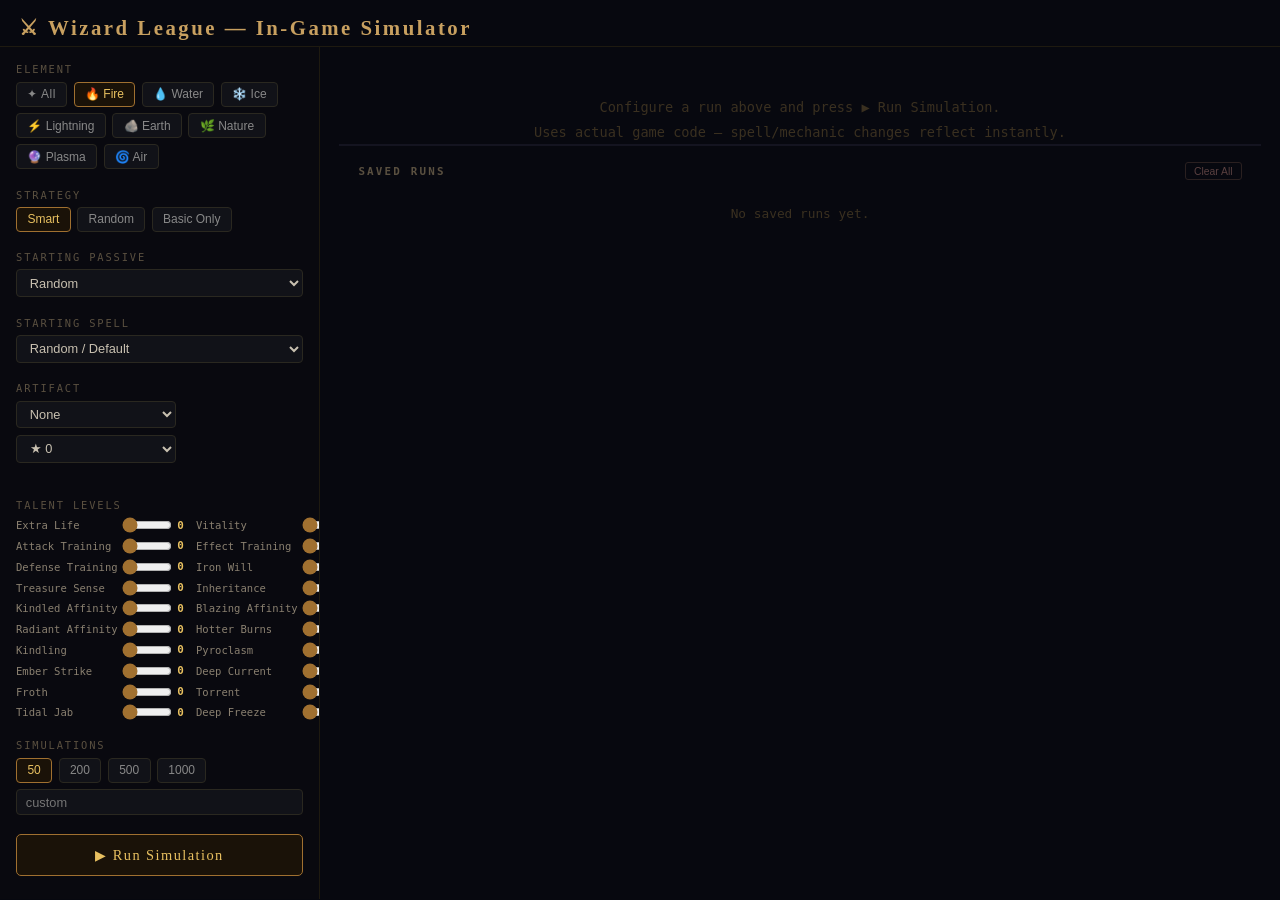
==== commit 86abe56a: "Sim overhaul: multi-element comparison, element buttons fix, chainGen fix - Fix sim.html crash: dupl" ====
--- a/sim/sim.html
+++ b/sim/sim.html
@@ -359,9 +359,29 @@
 function showRunVictory()  { _simRecordResult(true); }
 
 // mapCanvas.js  (we provide real implementations post-load)
+// Zone special slot tracking declared as var above (~line 249-250)
+
 function initZoneSpecial() {
   if (typeof initZoneRewardSequence === 'function') initZoneRewardSequence();
-}
+  // Schedule 2 shops + 2 campfires: mid pair (slots 7–10), end pair (slots 11–13)
+  const midFirst  = 7 + Math.floor(Math.random() * 3);
+  const midSecond = Math.min(midFirst + 1 + Math.floor(Math.random() * 2), 10);
+  const endFirst  = 11 + Math.floor(Math.random() * 2);
+  const endSecond = endFirst + 1;
+  if (Math.random() < 0.5) { _zoneCampfireMid = midFirst;  _zoneShopMid     = midSecond; }
+  else                      { _zoneShopMid     = midFirst;  _zoneCampfireMid = midSecond; }
+  if (Math.random() < 0.5) { _zoneCampfireEnd = endFirst;  _zoneShopEnd     = endSecond; }
+  else                      { _zoneShopEnd     = endFirst;  _zoneCampfireEnd = endSecond; }
+}
+
+function _pickZoneSpecial() {
+  if (zoneBattleCount === _zoneCampfireMid) { _zoneCampfireMid = -1; return (player._mistCampfireReduction||0) >= 1 ? null : 'campfire'; }
+  if (zoneBattleCount === _zoneShopMid)     { _zoneShopMid     = -1; return 'shop'; }
+  if (zoneBattleCount === _zoneCampfireEnd) { _zoneCampfireEnd = -1; return (player._mistCampfireReduction||0) >= 1 ? null : 'campfire'; }
+  if (zoneBattleCount === _zoneShopEnd)     { _zoneShopEnd     = -1; return 'shop'; }
+  return null;
+}
+
 function showMap()              { _simLoadNextBattle(); }
 function _buildAndShowCanvas()  {}
 function buildMapNodes()        { return []; }
@@ -446,12 +466,38 @@
   if (typeof _continueGymFlow === 'function') _continueGymFlow();
 }
 
-// gymRival.js / shopCampfire.js (not loaded)
+// gymRival.js / shopCampfire.js (not loaded — sim handles these directly)
 function showGymRivalScreen() { showMap(); }
 function showRivalScreen()    { showMap(); }
 function showShopScreen()     { showMap(); }
-function showCampfireScreen() {
-  if (typeof applyHeal === 'function') applyHeal('player', Math.floor(maxHPFor('player') * 0.35), '🔥 Campfire');
+function showCampfireScreen() { showMap(); }
+
+function _simEnterCampfire() {
+  // Always Rest & Recover: heal 50% HP + restore all PP
+  applyHeal('player', Math.floor(maxHPFor('player') * 0.50), '🔥 Campfire rest');
+  restoreAllPP();
+  showMap();
+}
+
+function _simEnterShop() {
+  const m = player._mistShopPriceMult || 1.0;
+  const c = n => Math.ceil(n * m);
+  // Priority buy: extra action (most impactful) > extra life > stat > consumable
+  const candidates = [
+    { cost: c(250), apply() { player.bonusActions = (player.bonusActions||0) + 1; } },
+    ...((player.revives||0) < 3 ? [{ cost: c(200), apply() { player.revives = (player.revives||0) + 1; } }] : []),
+    { cost: c(100), apply() { player.attackPower += 5; } },
+    { cost: c(100), apply() { player.effectPower += 5; } },
+    { cost: c(100), apply() { player.defense += 5; } },
+    { cost: c(50),  apply() { addItem('health_potion'); } },
+  ];
+  for (const item of candidates) {
+    if (player.gold >= item.cost) {
+      player.gold -= item.cost;
+      try { item.apply(); } catch(e) {}
+      break;
+    }
+  }
   showMap();
 }
 </script>
@@ -510,7 +556,7 @@
 
 // ── Sim history (persisted to real localStorage) ──────────────────────────────
 const _SIM_HIST_KEY = 'wl_sim_history';
-const _SIM_HIST_MAX = 25;
+const _SIM_HIST_MAX = 10;
 
 function _saveSim(cfg, stats, sampleLog) {
   if (!_realLS) return;
@@ -675,7 +721,8 @@
 
 // ── Sim config ────────────────────────────────────────────────────────────────
 const simCfg = {
-  element:      'Fire',
+  element:          'Fire',
+  selectedElements: ['Fire'],
   strategy:     'smart',
   artifactId:   null,
   artifactStar: 0,
@@ -717,10 +764,28 @@
     if (roster && roster[currentGymIdx]) {
       loadBattle(Object.assign({}, roster[currentGymIdx], { _rewardType: 'gym' }));
     } else {
-      _simRecordResult(false); // no gym def — treat as loss
+      _simRecordResult(false);
     }
     return;
   }
+
+  // Rival at its scheduled slot
+  const rivalSlot = (typeof _zoneRivalSlot !== 'undefined' && _zoneRivalSlot > 0)
+    ? _zoneRivalSlot : (currentGymIdx === 0 ? 8 : 6);
+  if (zoneBattleCount === rivalSlot && !_zoneRivalDefeated) {
+    loadBattle({
+      name: RIVAL.name, emoji: RIVAL.emoji, element: playerElement, color: '#9a6aee',
+      difficulty: 'rival', enemyMaxHP: RIVAL.baseHP(currentGymIdx),
+      enemyDmg: RIVAL.baseDmg(currentGymIdx),
+      gold: Math.round(30 + currentGymIdx * 15), type: 'wizard', isRival: true,
+    });
+    return;
+  }
+
+  // Campfire / shop at scheduled special slots
+  const special = _pickZoneSpecial();
+  if (special === 'campfire') { _simEnterCampfire(); return; }
+  if (special === 'shop')     { _simEnterShop();     return; }
 
   // Regular encounter from zone pool
   const zoneEl   = gym ? gym.element : playerElement;
@@ -763,11 +828,17 @@
     const pool = buildSpellChoicePool('secondary', null);
     if (pool.length > 0) addSpellById(pool[Math.floor(Math.random() * pool.length)].id, false, rollSpellRarity());
   } else if (rewardType === 'incantation') {
-    const book = player.spellbooks[player.activeBookIdx];
-    const eligible = book ? book.spells.filter(s => !s.isBuiltin) : [];
+    const eligible = [];
+    (player.spellbooks || []).forEach(book => {
+      book.spells.forEach(s => { if (!s.isBuiltin) eligible.push(s); });
+    });
     if (eligible.length > 0) {
       const pick = eligible[Math.floor(Math.random() * eligible.length)];
       pick.incantationLevel = (pick.incantationLevel || 1) + 1;
+    } else {
+      // No spells to upgrade yet — fall back to minor reward
+      const pool = buildMinorUpgradePool();
+      if (pool.length > 0) try { pool[Math.floor(Math.random() * pool.length)].apply(); } catch(e) {}
     }
   } else if (rewardType === 'minor') {
     const pool = buildMinorUpgradePool();
@@ -778,6 +849,66 @@
   }
 
   showMap();
+};
+
+// ── Re-override interactive screens (battleReward.js replaces pre-stubs; restore auto-pick) ──
+showPassiveChoiceScreen = function(level, forElement) {
+  const pool = buildPassiveChoicePool(forElement || null);
+  if (pool.length > 0) addPassiveToBook(pool[Math.floor(Math.random() * pool.length)].id);
+  processNextLevelUp();
+};
+
+showSpellChoiceScreen = function(level, tier, forElement) {
+  const pool = buildSpellChoicePool(tier || 'secondary', forElement || null);
+  if (pool.length > 0) addSpellById(pool[Math.floor(Math.random() * pool.length)].id, false, rollSpellRarity());
+  processNextLevelUp();
+};
+
+showIncantationChoiceScreen = function(level) {
+  const eligible = [];
+  (player.spellbooks || []).forEach(book => {
+    book.spells.forEach(s => { if (!s.isBuiltin) eligible.push(s); });
+  });
+  if (eligible.length > 0) {
+    const pick = eligible[Math.floor(Math.random() * eligible.length)];
+    pick.incantationLevel = (pick.incantationLevel || 1) + 1;
+  }
+  processNextLevelUp();
+};
+
+showElementUnlockScreen = function(level) {
+  const allEls = ['Fire','Water','Ice','Lightning','Earth','Nature','Air'];
+  const avail  = allEls.filter(e => e !== playerElement && !(player.unlockedElements||[]).includes(e));
+  if (avail.length > 0) {
+    const chosen = avail[Math.floor(Math.random() * avail.length)];
+    player.unlockedElements.push(chosen);
+    if (typeof STARTER_SPELL !== 'undefined' && STARTER_SPELL[chosen]) addSpellById(STARTER_SPELL[chosen]);
+    pendingLevelUps = [
+      { type:'passivechoice', level:'gym', forElement: chosen },
+      { type:'spellchoice',   level:'gym', tier:'secondary', forElement: chosen },
+      { type:'gym_legendary' },
+    ];
+    processNextLevelUp();
+  } else {
+    grantRandomLegendary();
+    showMap();
+  }
+};
+
+showBookDiscoveryScreen = function() {
+  const choices = (typeof _buildBookDiscoveryChoices === 'function') ? _buildBookDiscoveryChoices(3) : [];
+  if (choices.length > 0 && (player.spellbooks||[]).length < 3) {
+    const id  = choices[Math.floor(Math.random() * choices.length)];
+    const inst = (typeof makeBookInstance === 'function') ? makeBookInstance(id) : null;
+    if (inst) {
+      inst.spells.push(
+        { id:'_basic', emoji:'⚔', name:'Basic Attack', baseCooldown:1, currentCD:0, isBuiltin:true },
+        { id:'_armor', emoji:'🛡', name:'Armor',        baseCooldown:0, currentCD:0, isBuiltin:true }
+      );
+      player.spellbooks.push(inst);
+    }
+  }
+  _continueGymFlow();
 };
 
 // ── Auto-play engine ──────────────────────────────────────────────────────────
@@ -835,16 +966,33 @@
     queued++;
   }
 
+  function queueArmor() {
+    if (queued >= actionsAvail) return;
+    const armorSpell = (book ? book.spells : []).find(s => s.id === '_armor');
+    if (!armorSpell) return;
+    if ((combat.actionQueue||[]).some(a => a.label === '🛡 Armor')) return; // already queued
+    const armAmt = (typeof armorBlockAmount === 'function') ? armorBlockAmount() : 10;
+    const ref = armorSpell;
+    queueAction('🛡 Armor', () => {
+      if ((ref.currentPP||0) > 0) ref.currentPP--;
+      status.player.block = (status.player.block||0) + armAmt;
+      log('🛡 You brace — +' + armAmt + ' Block (' + status.player.block + ' total).', 'player');
+    }, {});
+    queued++;
+  }
+
   if (strategy === 'basic') {
     while (queued < actionsAvail) queueBasic();
   } else if (strategy === 'random') {
     const shuffled = [...usable].sort(() => Math.random() - 0.5);
     for (const s of shuffled) { if (!queueSpell(s)) break; }
+    queueArmor(); // use armor if a slot remains
     while (queued < actionsAvail) queueBasic();
   } else {
-    // Smart: prefer spells with higher CD (usually more powerful)
+    // Smart: prefer spells with higher CD (usually more powerful), then armor, then basic
     const sorted = [...usable].sort((a, b) => (b.baseCooldown || 0) - (a.baseCooldown || 0));
     for (const s of sorted) { if (!queueSpell(s)) break; }
+    queueArmor(); // use armor if a slot remains
     while (queued < actionsAvail) queueBasic();
   }
 
@@ -942,6 +1090,7 @@
   battleNumber = 1; currentGymIdx = 0; zoneBattleCount = 0;
   gymSkips = 0; gymDefeated = false; pendingLevelUps = [];
   _zoneRivalDefeated = false;
+  _zoneShopMid = -1; _zoneCampfireMid = -1; _zoneShopEnd = -1; _zoneCampfireEnd = -1;
   if (typeof _runDmgDealt !== 'undefined') {
     _runDmgDealt = 0; _runDmgTaken = 0; _runRoomsCompleted = 0;
     _runZoneReached = ''; _runKillsThisRun = 0;
@@ -983,50 +1132,205 @@
   const progCount = _origGetById('run-prog-count');
   const progFill  = _origGetById('run-prog-fill');
 
+  const selectedEls = (simCfg.selectedElements && simCfg.selectedElements.length > 0)
+    ? simCfg.selectedElements : [simCfg.element || 'Fire'];
+
   btn.disabled = true;
   progWrap.style.display = 'block';
   progFill.style.width = '0%';
 
   const n = simCfg.nRuns || 50;
-  const results = [];
-  const errors  = [];
-  const BATCH   = Math.max(5, Math.min(50, Math.floor(500 / n * 50)));
-  _sampleLog = [];
-
-  for (let i = 0; i < n; i += BATCH) {
-    const end = Math.min(i + BATCH, n);
-    for (let j = i; j < end; j++) {
-      // Capture full log for the very first run
-      const isFirst = (i === 0 && j === 0);
-      if (isFirst) _capturingLog = true;
-      try {
-        simInitRun(simCfg);
-        results.push(_simCurrentResult || { won: false, gymsCleared: 0, battleNumber: 1 });
-      } catch(e) {
-        console.error('SIM run error:', e);
-        errors.push(e.message);
-        results.push({ won: false, gymsCleared: 0, battleNumber: 1 });
+  const BATCH = Math.max(5, Math.min(50, Math.floor(500 / n * 50)));
+  const totalRuns = n * selectedEls.length;
+  let completedRuns = 0;
+
+  const elementResults = []; // { element, stats, results, errors, sampleLog }
+  let firstLog = [];
+
+  for (const el of selectedEls) {
+    const elCfg  = Object.assign({}, simCfg, { element: el });
+    const results = [];
+    const errors  = [];
+    let elSampleLog = [];
+
+    for (let i = 0; i < n; i += BATCH) {
+      const end = Math.min(i + BATCH, n);
+      for (let j = i; j < end; j++) {
+        const isFirst = (elementResults.length === 0 && i === 0 && j === 0);
+        if (isFirst) { _sampleLog = []; _capturingLog = true; }
+        try {
+          simInitRun(elCfg);
+          results.push(_simCurrentResult || { won: false, gymsCleared: 0, battleNumber: 1 });
+        } catch(e) {
+          console.error('SIM run error:', e);
+          errors.push(e.message);
+          results.push({ won: false, gymsCleared: 0, battleNumber: 1 });
+        }
+        if (isFirst) { _capturingLog = false; elSampleLog = _sampleLog.slice(); firstLog = elSampleLog; }
       }
-      if (isFirst) _capturingLog = false;
-    }
-    // Update progress bar
-    const pct = results.length / n * 100;
-    progFill.style.width = pct.toFixed(1) + '%';
-    progLabel.textContent = 'Simulating…';
-    progCount.textContent = `${results.length} / ${n}`;
-    _renderResults(_aggregateResults(results, results.length), results, errors, true, _sampleLog);
-    await new Promise(resolve => _yieldToBrowser(resolve));
-  }
-
-  // Finish
+      completedRuns += (end - i);
+      progFill.style.width = (completedRuns / totalRuns * 100).toFixed(1) + '%';
+      progLabel.textContent = `Simulating ${el}…`;
+      progCount.textContent = `${completedRuns} / ${totalRuns}`;
+      // Live preview for single-element runs
+      if (selectedEls.length === 1) {
+        _renderResults(_aggregateResults(results, results.length), results, errors, true, elSampleLog);
+      }
+      await new Promise(resolve => _yieldToBrowser(resolve));
+    }
+    elementResults.push({ element: el, stats: _aggregateResults(results, n), results, errors, sampleLog: elSampleLog });
+  }
+
   progFill.style.width = '100%';
   progLabel.textContent = 'Complete';
-  progCount.textContent = `${n} / ${n}`;
+  progCount.textContent = `${totalRuns} / ${totalRuns}`;
   btn.disabled = false;
-  const finalStats = _aggregateResults(results, n);
-  _renderResults(finalStats, results, errors, false, _sampleLog);
-  _saveSim(simCfg, finalStats, _sampleLog);
-  _autoExport(simCfg, finalStats, _sampleLog);
+
+  if (elementResults.length === 1) {
+    const { stats, results, errors, sampleLog } = elementResults[0];
+    _renderResults(stats, results, errors, false, sampleLog);
+    _saveSim(simCfg, stats, sampleLog);
+    _autoExport(simCfg, stats, sampleLog);
+  } else {
+    _renderComparison(elementResults, n);
+    for (const er of elementResults) {
+      const cfg = Object.assign({}, simCfg, { element: er.element });
+      _saveSim(cfg, er.stats, er.sampleLog);
+      _autoExport(cfg, er.stats, er.sampleLog);
+    }
+  }
+}
+
+// ── Multi-element comparison renderer ─────────────────────────────────────────
+function _renderComparison(elementResults, n) {
+  const panel = _origGetById('results-content');
+  if (!panel) return;
+
+  const ELEM_COLOR = {
+    Fire:'#ff6622', Water:'#2288ff', Ice:'#88ddff', Lightning:'#ffee22',
+    Earth:'#aa8844', Nature:'#44aa44', Plasma:'#bb44ff', Air:'#aaddff',
+  };
+  const ELEM_EMOJI = {
+    Fire:'🔥', Water:'💧', Ice:'❄️', Lightning:'⚡',
+    Earth:'🪨', Nature:'🌿', Plasma:'🔮', Air:'🌀',
+  };
+
+  // Sort by win rate descending
+  const sorted = elementResults.slice().sort((a, b) => b.stats.winRate - a.stats.winRate);
+  const maxWR  = Math.max(...sorted.map(e => e.stats.winRate), 0.01);
+
+  function compBar(val, maxVal, color) {
+    const pct = maxVal > 0 ? Math.min(100, val / maxVal * 100) : 0;
+    return `<div style="flex:1;background:#111;border-radius:2px;height:7px;margin-left:6px"><div style="width:${pct.toFixed(1)}%;height:7px;border-radius:2px;background:${color}"></div></div>`;
+  }
+
+  const metrics = [
+    { key: 'winRate',    label: 'Win Rate',        fmt: v => (v * 100).toFixed(1) + '%', max: s => s.winRate },
+    { key: 'z1clear',   label: 'Zone 1 Clear',     fmt: v => (v * 100).toFixed(1) + '%', max: s => s._z1Clear },
+    { key: 'z2clear',   label: 'Zone 2 Clear',     fmt: v => (v * 100).toFixed(1) + '%', max: s => s._z2Clear },
+    { key: 'avgBattles',label: 'Avg Battles/Run',  fmt: v => v.toFixed(1),               max: s => s.avgBattles },
+    { key: 'avgHPOnWin',label: 'Avg HP on Win',    fmt: v => v > 0 ? Math.round(v) : '—', max: s => s.avgHPOnWin },
+  ];
+
+  // Augment stats with derived fields
+  for (const er of sorted) {
+    const reachedZ2 = er.results.filter(r => r && (r.gymsCleared||0) >= 1).length;
+    const reachedZ3 = er.results.filter(r => r && (r.gymsCleared||0) >= 2).length;
+    er.stats._z1Clear = reachedZ2 / n;
+    er.stats._z2Clear = reachedZ3 / n;
+  }
+
+  // Summary table
+  const headerCols = metrics.map(m => `<th style="text-align:right;padding:.3rem .6rem;font-size:.64rem;letter-spacing:.1em;color:#5a5040;font-weight:normal;text-transform:uppercase">${m.label}</th>`).join('');
+  const rows = sorted.map(er => {
+    const col = ELEM_COLOR[er.element] || '#888';
+    const emoji = ELEM_EMOJI[er.element] || '';
+    const errNote = er.errors.length > 0 ? ` <span style="color:#c05050;font-size:.6rem" title="${er.errors[0]}">⚠${er.errors.length}</span>` : '';
+    const cells = [
+      er.stats.winRate,
+      er.stats._z1Clear,
+      er.stats._z2Clear,
+      er.stats.avgBattles,
+      er.stats.avgHPOnWin,
+    ].map((v, i) => {
+      const m = metrics[i];
+      const fmtVal = m.fmt(v);
+      return `<td style="text-align:right;padding:.3rem .6rem;color:#c8c0b0;font-size:.8rem">${fmtVal}</td>`;
+    }).join('');
+    return `<tr style="border-bottom:1px solid #1a1a22">
+      <td style="padding:.3rem .6rem;white-space:nowrap">
+        <span style="color:${col};font-weight:bold">${emoji} ${er.element}</span>${errNote}
+      </td>
+      ${cells}
+    </tr>`;
+  }).join('');
+
+  // Win rate bars
+  const barRows = sorted.map(er => {
+    const col  = ELEM_COLOR[er.element] || '#888';
+    const emoji = ELEM_EMOJI[er.element] || '';
+    const pct  = (er.stats.winRate * 100).toFixed(1);
+    const barW = maxWR > 0 ? (er.stats.winRate / maxWR * 100).toFixed(1) : 0;
+    return `<div class="bar-row">
+      <span class="br-label" style="color:${col}">${emoji} ${er.element}</span>
+      <div class="br-bar-wrap"><div class="br-bar" style="width:${barW}%;background:${col}"></div></div>
+      <span class="br-val">${pct}% <span style="color:#5a5040">(${er.stats.wins}/${n})</span></span>
+    </div>`;
+  }).join('');
+
+  panel.innerHTML = `
+    <div class="results-section">
+      <h3>Element Comparison — ${n} runs each</h3>
+      <div style="overflow-x:auto">
+        <table style="width:100%;border-collapse:collapse">
+          <thead><tr style="border-bottom:1px solid #2a2830">
+            <th style="text-align:left;padding:.3rem .6rem;font-size:.64rem;letter-spacing:.1em;color:#5a5040;font-weight:normal;text-transform:uppercase">Element</th>
+            ${headerCols}
+          </tr></thead>
+          <tbody>${rows}</tbody>
+        </table>
+      </div>
+    </div>
+
+    <div class="results-section">
+      <h3>Win Rate</h3>
+      ${barRows}
+    </div>
+
+    <div class="results-section">
+      <h3>Zone 1 Clear Rate</h3>
+      ${sorted.map(er => {
+        const col = ELEM_COLOR[er.element] || '#a07030';
+        const emoji = ELEM_EMOJI[er.element] || '';
+        const pct  = (er.stats._z1Clear * 100).toFixed(1);
+        const maxZ1 = Math.max(...sorted.map(e => e.stats._z1Clear), 0.01);
+        const barW = (er.stats._z1Clear / maxZ1 * 100).toFixed(1);
+        const cnt  = er.results.filter(r => r && (r.gymsCleared||0) >= 1).length;
+        return `<div class="bar-row">
+          <span class="br-label" style="color:${col}">${emoji} ${er.element}</span>
+          <div class="br-bar-wrap"><div class="br-bar" style="width:${barW}%;background:${col}"></div></div>
+          <span class="br-val">${pct}% <span style="color:#5a5040">(${cnt}/${n})</span></span>
+        </div>`;
+      }).join('')}
+    </div>
+
+    <div class="results-section">
+      <h3>Zone 1 Battle 1 Survival</h3>
+      ${sorted.map(er => {
+        const col  = ELEM_COLOR[er.element] || '#a07030';
+        const emoji = ELEM_EMOJI[er.element] || '';
+        const cnt  = (er.stats.z1Counts && er.stats.z1Counts[0]) || 0;
+        const pct  = (cnt / n * 100).toFixed(1);
+        const maxB1 = Math.max(...sorted.map(e => (e.stats.z1Counts && e.stats.z1Counts[0]) || 0), 1);
+        const barW = (cnt / maxB1 * 100).toFixed(1);
+        return `<div class="bar-row">
+          <span class="br-label" style="color:${col}">${emoji} ${er.element}</span>
+          <div class="br-bar-wrap"><div class="br-bar" style="width:${barW}%;background:${col}"></div></div>
+          <span class="br-val">${pct}% <span style="color:#5a5040">(${cnt}/${n})</span></span>
+        </div>`;
+      }).join('')}
+    </div>
+  `;
 }
 
 // ── Aggregate ─────────────────────────────────────────────────────────────────
@@ -1291,20 +1595,66 @@
   }
 }
 
-// Element buttons
+// Element buttons — multi-select
 (function() {
   const ELEMS = ['Fire','Water','Ice','Lightning','Earth','Nature','Plasma','Air'];
   const EMOJIS= { Fire:'🔥',Water:'💧',Ice:'❄️',Lightning:'⚡',Earth:'🪨',Nature:'🌿',Plasma:'🔮',Air:'🌀' };
   const row = _origGetById('el-btns');
   if (!row) return;
+
+  const elBtns = {};
+
+  function _syncAllBtn() {
+    const allActive = ELEMS.every(e => simCfg.selectedElements.includes(e));
+    if (allBtn) allBtn.classList.toggle('active', allActive);
+  }
+
+  // "All" button
+  const allBtn = document.createElement('button');
+  allBtn.className = 'cfg-btn';
+  allBtn.textContent = '✦ All';
+  allBtn.style.cssText = 'letter-spacing:.04em;';
+  allBtn.onclick = function() {
+    const allActive = ELEMS.every(e => simCfg.selectedElements.includes(e));
+    if (allActive) {
+      // Deselect all except Fire
+      simCfg.selectedElements = ['Fire'];
+      ELEMS.forEach(e => { if (elBtns[e]) elBtns[e].classList.toggle('active', e === 'Fire'); });
+    } else {
+      simCfg.selectedElements = [...ELEMS];
+      ELEMS.forEach(e => { if (elBtns[e]) elBtns[e].classList.add('active'); });
+    }
+    simCfg.element = simCfg.selectedElements[0] || 'Fire';
+    _syncAllBtn();
+    _rebuildElementDropdowns();
+  };
+  row.appendChild(allBtn);
+
   ELEMS.forEach(el => {
     const btn = document.createElement('button');
     btn.className = 'cfg-btn' + (el === 'Fire' ? ' active' : '');
     btn.textContent = EMOJIS[el] + ' ' + el;
-    btn.onclick = function() { simCfg.element = el; _setActive(this, row); _rebuildElementDropdowns(); };
+    btn.onclick = function() {
+      const idx = simCfg.selectedElements.indexOf(el);
+      if (idx >= 0) {
+        if (simCfg.selectedElements.length > 1) {
+          simCfg.selectedElements.splice(idx, 1);
+          btn.classList.remove('active');
+        }
+        // Can't deselect the last one
+      } else {
+        simCfg.selectedElements.push(el);
+        btn.classList.add('active');
+      }
+      simCfg.element = simCfg.selectedElements[0] || 'Fire';
+      _syncAllBtn();
+      _rebuildElementDropdowns();
+    };
     row.appendChild(btn);
+    elBtns[el] = btn;
   });
-  _rebuildElementDropdowns(); // populate on load for default element
+
+  _rebuildElementDropdowns();
 })();
 
 // Load history on page start
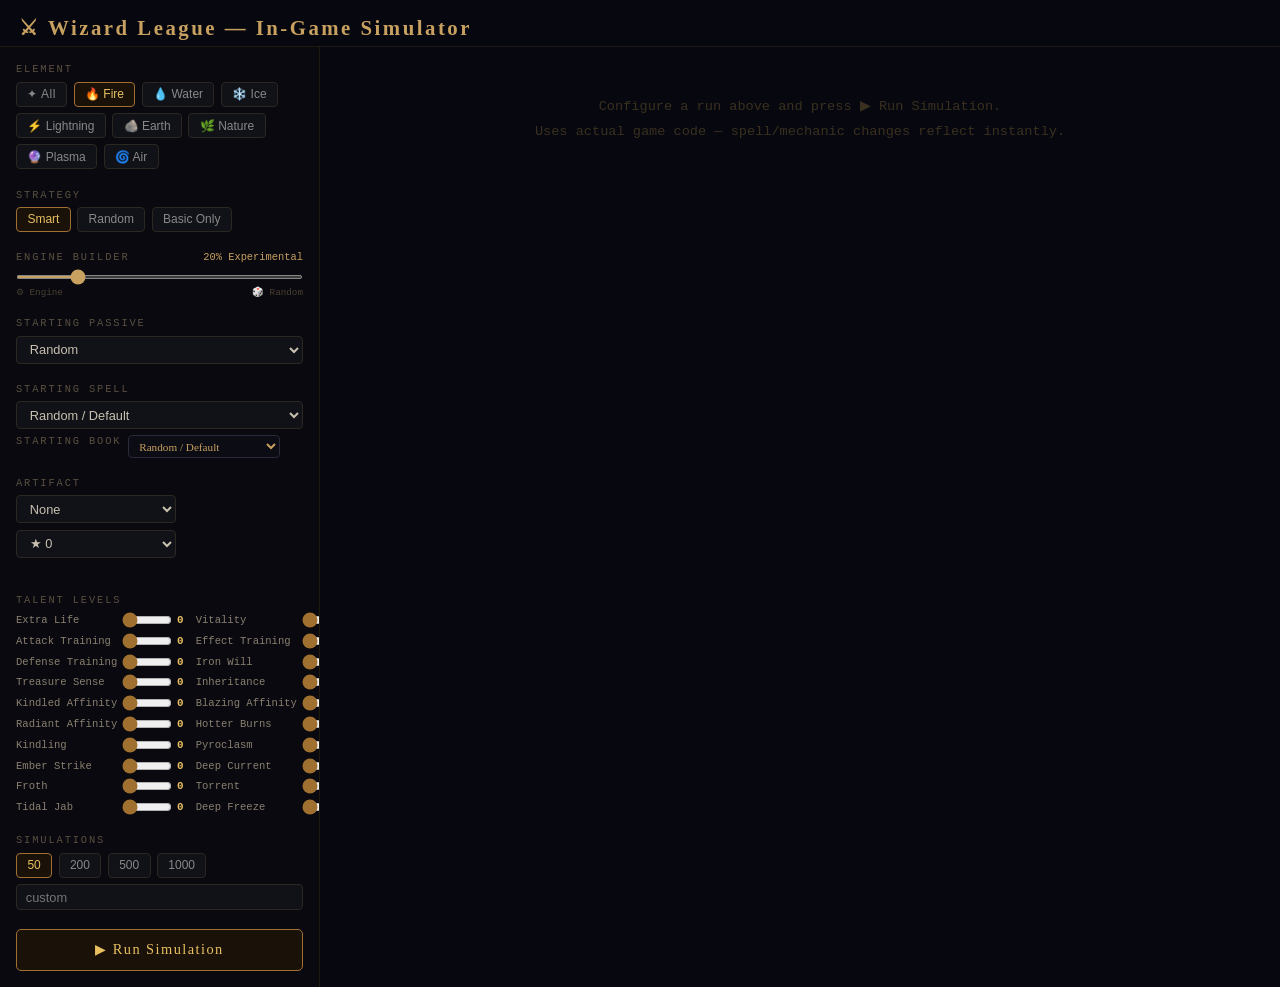
==== commit 0df1623a: "Sim dashboard overhaul + spell level analysis - Persistent tabs: Aggregate, Winning Builds, Sample L" ====
--- a/sim/sim.html
+++ b/sim/sim.html
@@ -94,12 +94,25 @@
     <div class="cfg-section">
       <div class="cfg-label">Strategy</div>
       <div class="cfg-row" id="strat-btns">
-        <button class="cfg-btn active" onclick="simCfg.strategy='smart'; _setActive(this,this.closest('.cfg-row'))"
-          title="Smart: prioritizes spells with the longest cooldown (highest power), fills remaining actions with basic attacks">Smart</button>
-        <button class="cfg-btn" onclick="simCfg.strategy='random'; _setActive(this,this.closest('.cfg-row'))"
-          title="Random: shuffles available spells and picks randomly, fills remaining actions with basic attacks">Random</button>
-        <button class="cfg-btn" onclick="simCfg.strategy='basic'; _setActive(this,this.closest('.cfg-row'))"
+        <button class="cfg-btn active" onclick="simCfg.strategy='smart'; _setActive(this,this.closest('.cfg-row')); document.getElementById('smart-opts').style.display='block'"
+          title="Smart: commits to an archetype goal each run, scores rewards toward that goal">Smart</button>
+        <button class="cfg-btn" onclick="simCfg.strategy='random'; _setActive(this,this.closest('.cfg-row')); document.getElementById('smart-opts').style.display='none'"
+          title="Random: shuffles available spells and picks randomly">Random</button>
+        <button class="cfg-btn" onclick="simCfg.strategy='basic'; _setActive(this,this.closest('.cfg-row')); document.getElementById('smart-opts').style.display='none'"
           title="Basic Only: never uses spells — only basic attacks every turn">Basic Only</button>
+      </div>
+    </div>
+
+    <div class="cfg-section" id="smart-opts">
+      <div style="display:flex;justify-content:space-between;align-items:center;margin-bottom:.3rem">
+        <span class="cfg-label" style="margin:0">Engine Builder</span>
+        <span id="exp-ratio-label" style="font-size:.65rem;color:#c8a060">20% Experimental</span>
+      </div>
+      <input type="range" id="exp-ratio-slider" min="0" max="100" value="20"
+        oninput="simCfg.experimentalRatio=this.value/100; document.getElementById('exp-ratio-label').textContent=this.value+'% Experimental'"
+        style="width:100%;accent-color:#c8a060;height:4px">
+      <div style="display:flex;justify-content:space-between;font-size:.58rem;color:#4a4030;margin-top:.2rem">
+        <span>⚙ Engine</span><span>🎲 Random</span>
       </div>
     </div>
 
@@ -117,6 +130,12 @@
         onchange="simCfg.startSpellId=this.value||null">
         <option value="">Random / Default</option>
       </select>
+      <div class="cfg-row" style="margin-top:.4rem">
+        <span class="cfg-label">Starting Book</span>
+        <select id="start-book-sel" onchange="simCfg.startBookId = this.value || null" style="background:#0c0c14;border:1px solid #2a2a3a;color:#c8a060;font-size:.7rem;padding:.2rem .4rem;border-radius:4px;font-family:'Cinzel',serif">
+          <option value="">Random / Default</option>
+        </select>
+      </div>
     </div>
 
     <div class="cfg-section">
@@ -174,13 +193,9 @@
       </div>
     </div>
 
-    <!-- saved run history -->
-    <div id="history-panel">
-      <div class="hist-header">
-        <h3>Saved Runs</h3>
-        <button class="hist-clear" onclick="_clearHistory()">Clear All</button>
-      </div>
-      <div id="history-list"><div class="hist-none">No saved runs yet.</div></div>
+    <!-- history panel hidden — rendered in History tab instead -->
+    <div id="history-panel" style="display:none">
+      <div id="history-list"></div>
     </div>
   </div>
 </div>
@@ -301,12 +316,12 @@
   _simDraining = true;
   while (_simQueue.length > 0 && !_simRunDone) {
     if (++_simIter > SIM_ITER_LIMIT) {
-      console.error('SIM: iteration limit hit — possible infinite loop');
+      console.error('SIM: iteration limit hit — battle:', battleNumber, 'hp:', player.hp, 'enemies:', (combat.enemies||[]).map(e=>e.hp+'hp'));
       _simRunDone = true;
       break;
     }
     const fn = _simQueue.shift();
-    try { fn(); } catch(e) { console.error('SIM queue error:', e); }
+    try { fn(); } catch(e) { console.error('SIM queue error:', e, '| battle:', battleNumber, '| fn:', fn.toString().slice(0,80)); }
   }
   _simDraining = false;
 }
@@ -473,31 +488,60 @@
 function showCampfireScreen() { showMap(); }
 
 function _simEnterCampfire() {
-  // Always Rest & Recover: heal 50% HP + restore all PP
-  applyHeal('player', Math.floor(maxHPFor('player') * 0.50), '🔥 Campfire rest');
+  const maxHP = maxHPFor('player');
+  if (player.hp < maxHP * 0.30) _simRunLowHPCampfires++;
+  const healed = Math.floor(maxHP * 0.50);
+  applyHeal('player', healed, '🔥 Campfire rest');
   restoreAllPP();
+  log(`🔥 Campfire: healed ${healed} HP, PP restored`, 'win');
   showMap();
 }
 
 function _simEnterShop() {
   const m = player._mistShopPriceMult || 1.0;
   const c = n => Math.ceil(n * m);
-  // Priority buy: extra action (most impactful) > extra life > stat > consumable
+  log(`🛒 Shop — gold: ${player.gold}`, 'system');
+
+  // Real shop has one reward slot (spell OR incantation) — pick randomly like the game does
+  const rewardItem = Math.random() < 0.5
+    ? { label: 'Spell Reward', cost: c(150), apply() {
+        const pool = buildSpellChoicePool('secondary', null);
+        if (pool.length > 0) {
+          const s = addSpellById(pool[Math.floor(Math.random() * pool.length)].id, false, rollSpellRarity());
+          if (s) log(`  📜 Shop spell: ${s.emoji||'✨'} ${s.name} [${s.rarity||'dim'}]`, 'item');
+        }
+      }}
+    : { label: 'Incantation', cost: c(150), apply() {
+        const elig = [];
+        (player.spellbooks||[]).forEach(b => b.spells.forEach(s => { if (!s.isBuiltin) elig.push(s); }));
+        if (elig.length > 0) {
+          const s = elig[Math.floor(Math.random() * elig.length)];
+          s.incantationLevel = (s.incantationLevel||1) + 1;
+          log(`  ✦ Shop incantation: ${s.emoji||'✨'} ${s.name} → Lv${s.incantationLevel}`, 'item');
+        }
+      }};
+
+  // Priority list — buy ALL affordable items (real game allows multiple purchases per shop)
   const candidates = [
-    { cost: c(250), apply() { player.bonusActions = (player.bonusActions||0) + 1; } },
-    ...((player.revives||0) < 3 ? [{ cost: c(200), apply() { player.revives = (player.revives||0) + 1; } }] : []),
-    { cost: c(100), apply() { player.attackPower += 5; } },
-    { cost: c(100), apply() { player.effectPower += 5; } },
-    { cost: c(100), apply() { player.defense += 5; } },
-    { cost: c(50),  apply() { addItem('health_potion'); } },
+    { label: 'Extra Action',    cost: c(250), apply() { player.bonusActions = (player.bonusActions||0) + 1; } },
+    ...((player.revives||0) < 3 ? [{ label: 'Extra Life', cost: c(200), apply() { player.revives = (player.revives||0) + 1; } }] : []),
+    rewardItem,
+    { label: '+5 Attack Power', cost: c(100), apply() { player.attackPower += 5; } },
+    { label: '+5 Effect Power', cost: c(100), apply() { player.effectPower += 5; } },
+    { label: '+5 Defense',      cost: c(100), apply() { player.defense += 5; } },
+    { label: '+25 Max HP',      cost: c(100), apply() { player.baseMaxHPBonus=(player.baseMaxHPBonus||0)+25; player.hp=Math.min(maxHPFor('player'),player.hp+25); } },
   ];
+  let bought = false;
   for (const item of candidates) {
     if (player.gold >= item.cost) {
       player.gold -= item.cost;
+      _simRunGoldSpent += item.cost;
       try { item.apply(); } catch(e) {}
-      break;
-    }
-  }
+      log(`  💰 Bought: ${item.label} (${item.cost}g) — gold left: ${player.gold}`, 'win');
+      bought = true;
+    }
+  }
+  if (!bought) log(`  (nothing affordable)`, 'system');
   showMap();
 }
 </script>
@@ -541,6 +585,59 @@
 // combat.js defines renderQueue with DOM access — replace with no-op
 renderQueue = function() {};
 
+// ── Damage tracking ───────────────────────────────────────────────────────────
+var _simRunDmgByType  = {};   // { type: totalDmg } — reset each run
+var _simRunDmgBySpell = {};   // { spellId: totalDmg } — direct hit dmg per spell
+var _simCurrentSpellId = null; // set while a spell/basic action is executing
+var _simRunSpellsLog     = [];  // [{id, zone, rarity}] — spell acquisition per zone
+var _simRunGoldSpent     = 0;   // gold spent in shops this run
+var _simRunLowHPCampfires = 0;  // campfire visits with HP < 30%
+
+function _simDmgType(label, spellId) {
+  // Classify a damage event into a source category
+  const l = label ? label.toLowerCase() : '';
+  if (l.includes('burn'))                          return 'burn';
+  if (l.includes('frost') || l.includes('permafrost')) return 'frost';
+  if (l.includes('shock') || l.includes('static shock')) return 'shock';
+  if (l.includes('foam'))                          return 'foam';
+  if (l.includes('root') || l.includes('thorn') || l.includes('briar')) return 'root';
+  if (l.includes('stone') || l.includes('earth crush')) return 'stone';
+  if (l.includes('melt'))                          return 'melt';
+  if (l.includes('surge'))                         return 'surge';
+  if (l.includes('seed') || l.includes('bloom'))   return 'seed';
+  if (spellId === '_basic' || l.includes('basic') || l.includes('⚔')) return 'basic';
+  if (spellId && spellId !== '_basic')              return 'spell';
+  return 'other';
+}
+
+// Wrap applyDirectDamage to record damage source breakdown
+(function(){
+  const _orig = applyDirectDamage;
+  applyDirectDamage = function(attackerSide, defenderSide, dmg, label, opts) {
+    if (attackerSide === 'player' && defenderSide === 'enemy' && dmg > 0 && !_simRunDone) {
+      const type = _simDmgType(label, _simCurrentSpellId);
+      _simRunDmgByType[type] = (_simRunDmgByType[type] || 0) + dmg;
+      // Attribute direct-hit damage back to the spell that triggered it
+      if (_simCurrentSpellId && _simCurrentSpellId !== '_basic' && type === 'spell') {
+        _simRunDmgBySpell[_simCurrentSpellId] = (_simRunDmgBySpell[_simCurrentSpellId] || 0) + dmg;
+      }
+    }
+    return _orig.apply(this, arguments);
+  };
+})();
+
+// Wrap addSpellById to record which zone each spell was acquired in
+(function(){
+  const _origAdd = addSpellById;
+  addSpellById = function(id, replace, rarity) {
+    const result = _origAdd.call(this, id, replace, rarity);
+    if (result && !_simRunDone) {
+      _simRunSpellsLog.push({ id, zone: currentGymIdx || 0, rarity: result.rarity || 'dim' });
+    }
+    return result;
+  };
+})();
+
 // Zone tick fires every round; ZONE_EFFECTS also fires on every hit — they double-stack.
 // Per-round tick is not intended game behavior, so disable it in the sim.
 applyZoneTick = function() {};
@@ -627,12 +724,21 @@
 }
 
 function _renderHistory() {
-  const list = _origGetById('history-list');
-  if (!list) return;
+  // Refresh the History tab if it's currently open
+  if (_simActiveTab === 'history') {
+    const body = _origGetById('results-tab-body');
+    if (body) _renderHistoryTab(body);
+  }
+}
+
+function _renderHistoryTab(body) {
   const hist = _loadHistory();
-  if (hist.length === 0) { list.innerHTML = '<div class="hist-none">No saved runs yet.</div>'; return; }
-  list.innerHTML = hist.map((e, i) => `
-    <div class="hist-entry" onclick="_restoreHistEntry(${i})" title="Click to restore this run's results">
+  if (!hist.length) {
+    body.innerHTML = '<div style="color:#3a3020;padding:1.5rem;text-align:center">No saved runs yet.<br><span style="font-size:.7rem">Runs are saved automatically after each simulation.</span></div>';
+    return;
+  }
+  const rows = hist.map((e, i) => `
+    <div class="hist-entry" onclick="_restoreHistEntry(${i})" title="Click to restore this run's results" style="cursor:pointer">
       <div class="he-wr">${(e.stats.winRate * 100).toFixed(1)}%</div>
       <div class="he-cfg">
         <div>${_cfgLabel(e.cfg)}</div>
@@ -640,6 +746,12 @@
       </div>
       <div class="he-date">${e.date}</div>
     </div>`).join('');
+  body.innerHTML = `
+    <div style="display:flex;justify-content:space-between;align-items:center;margin-bottom:.6rem">
+      <span style="font-size:.65rem;color:#5a5040;letter-spacing:.1em;text-transform:uppercase">${hist.length} saved run${hist.length===1?'':'s'}</span>
+      <button class="hist-clear" onclick="_clearHistory()" style="font-size:.65rem">Clear All</button>
+    </div>
+    ${rows}`;
 }
 
 function _restoreHistEntry(idx) {
@@ -662,12 +774,24 @@
 // battleReward.js overrides reward screens — re-override with auto-pick versions
 showPassiveChoiceScreen = function(level, forElement) {
   const pool = buildPassiveChoicePool(forElement || null);
-  if (pool.length > 0) addPassiveToBook(pool[Math.floor(Math.random() * pool.length)].id);
+  if (pool.length > 0) {
+    const pick = simCfg.strategy === 'smart'
+      ? _simPickSmart(pool, p => _simScorePassive(p.id))
+      : pool[Math.floor(Math.random() * pool.length)];
+    addPassiveToBook(pick.id);
+    log(`🧿 Passive: ${pick.emoji||''} ${pick.title||pick.id}`, 'win');
+  }
   processNextLevelUp();
 };
 showSpellChoiceScreen = function(level, tier, forElement) {
   const pool = buildSpellChoicePool(tier || 'secondary', forElement || null);
-  if (pool.length > 0) addSpellById(pool[Math.floor(Math.random() * pool.length)].id, false, rollSpellRarity());
+  if (pool.length > 0) {
+    const pick = simCfg.strategy === 'smart'
+      ? _simPickSmart(pool, p => _simScoreSpell(p.id))
+      : pool[Math.floor(Math.random() * pool.length)];
+    const spell = addSpellById(pick.id, false, rollSpellRarity());
+    if (spell) log(`📜 Spell: ${spell.emoji||'✨'} ${spell.name} [${spell.rarity||'dim'}]`, 'win');
+  }
   processNextLevelUp();
 };
 showIncantationChoiceScreen = function(level) {
@@ -730,7 +854,14 @@
   nRuns:        50,
   startPassiveId: null,  // null = random
   startSpellId:   null,  // null = random / giveStarterSpell default
+  startBookId:       null,  // null = random / default
+  experimentalRatio: 0.20,  // 0 = pure engine-builder, 1 = pure random
 };
+
+// ── Results tab state ─────────────────────────────────────────────────────────
+let _simLastData    = null;  // { elementResults, n, isMulti }
+let _simActiveTab   = 'aggregate';
+let _simDiveElement = null;
 
 // ── Result recording ──────────────────────────────────────────────────────────
 var _simCurrentResult = null;
@@ -741,13 +872,23 @@
   _simRunDone = true;
   _simCurrentResult = {
     won,
-    gymsCleared: currentGymIdx,   // 0 = died in zone 1, 1 = died in zone 2, 2 = died in zone 3, 3 = won
+    gymsCleared: currentGymIdx,
     battleNumber: battleNumber || 0,
-    zoneBattleCount: zoneBattleCount || 0, // battles won in current zone (resets per zone)
+    zoneBattleCount: zoneBattleCount || 0,
     playerHPLeft: player.hp,
     maxHP: maxHPFor('player'),
-    spells:  (player.spellbooks || []).flatMap(b => b.spells.filter(s => !s.isBuiltin).map(s => s.id)),
+    spells:      (player.spellbooks || []).flatMap(b => b.spells.filter(s => !s.isBuiltin).map(s => s.id)),
+    spellLevels: (player.spellbooks || []).flatMap(b => b.spells.filter(s => !s.isBuiltin).map(s => ({ id: s.id, lv: s.incantationLevel || 1 }))),
     passives:(player.spellbooks || []).flatMap(b => b.passives),
+    dmgByType:         { ..._simRunDmgByType  },
+    dmgBySpell:        { ..._simRunDmgBySpell },
+    secondaryElements: [...(player.unlockedElements || [])],
+    spellsLog:       _simRunSpellsLog.slice(),
+    goldAtEnd:       player.gold,
+    goldSpent:       _simRunGoldSpent,
+    lowHPCampfires:  _simRunLowHPCampfires,
+    bookCount:       player.spellbooks.length,
+    archetypeGoal:   _simRunArchetypeGoal,
   };
 }
 
@@ -762,7 +903,19 @@
   if (gym && (gymIsForced() || gymShouldAppear())) {
     const roster = GYM_ROSTER;
     if (roster && roster[currentGymIdx]) {
-      loadBattle(Object.assign({}, roster[currentGymIdx], { _rewardType: 'gym' }));
+      const g = roster[currentGymIdx];
+      loadBattle({
+        name: g.name, emoji: g.emoji, element: g.element, color: g.color,
+        difficulty: 'gym', diffClass: 'diff-hard',
+        enemyMaxHP: gymBossHP(), enemyDmg: g.baseDmg,
+        gold: g.gold, type: 'wizard', isGym: true,
+        signature: g.signature,
+        gymPassive: g.passive, gymPhase2Passive: g.phase2Passive,
+        gymEntryEffect: g.entryEffect,
+        gymHitCounter: 0, gymPhase2: false,
+        gymPhase2Dmg: g.phase2Dmg, gymChargeInterval: g.chargeInterval,
+        _rewardType: 'gym',
+      });
     } else {
       _simRecordResult(false);
     }
@@ -809,7 +962,11 @@
 
   if (isRival) {
     const pool = buildPassiveChoicePool(null);
-    if (pool.length > 0) addPassiveToBook(pool[Math.floor(Math.random() * pool.length)].id);
+    if (pool.length > 0) {
+      const pick = pool[Math.floor(Math.random() * pool.length)];
+      addPassiveToBook(pick.id);
+      log(`🏆 Rival reward — Passive: ${pick.emoji||''} ${pick.title||pick.id}`, 'win');
+    }
     showMap();
     return;
   }
@@ -818,15 +975,23 @@
 
   if (rewardType === 'primary_spell') {
     // Battle 1 reward: give the chosen starting spell, or pick a random primary spell
+    let spell;
     if (simCfg.startSpellId) {
-      addSpellById(simCfg.startSpellId, false, 'dim');
+      spell = addSpellById(simCfg.startSpellId, false, 'dim');
     } else {
       const pool = buildSpellChoicePool('primary', null);
-      if (pool.length > 0) addSpellById(pool[Math.floor(Math.random() * pool.length)].id, false, rollSpellRarity());
-    }
+      if (pool.length > 0) spell = addSpellById(pool[Math.floor(Math.random() * pool.length)].id, false, rollSpellRarity());
+    }
+    if (spell) log(`📜 Starter spell: ${spell.emoji||'✨'} ${spell.name} [${spell.rarity||'dim'}]`, 'win');
   } else if (rewardType === 'spell' || rewardType === 'secondary_spell') {
     const pool = buildSpellChoicePool('secondary', null);
-    if (pool.length > 0) addSpellById(pool[Math.floor(Math.random() * pool.length)].id, false, rollSpellRarity());
+    if (pool.length > 0) {
+      const pick = simCfg.strategy === 'smart'
+        ? _simPickSmart(pool, p => _simScoreSpell(p.id))
+        : pool[Math.floor(Math.random() * pool.length)];
+      const spell = addSpellById(pick.id, false, rollSpellRarity());
+      if (spell) log(`📜 New spell: ${spell.emoji||'✨'} ${spell.name} [${spell.rarity||'dim'}]`, 'win');
+    }
   } else if (rewardType === 'incantation') {
     const eligible = [];
     (player.spellbooks || []).forEach(book => {
@@ -835,6 +1000,7 @@
     if (eligible.length > 0) {
       const pick = eligible[Math.floor(Math.random() * eligible.length)];
       pick.incantationLevel = (pick.incantationLevel || 1) + 1;
+      log(`✦ Incantation upgraded: ${pick.name} → Lv${pick.incantationLevel}`, 'win');
     } else {
       // No spells to upgrade yet — fall back to minor reward
       const pool = buildMinorUpgradePool();
@@ -842,10 +1008,34 @@
     }
   } else if (rewardType === 'minor') {
     const pool = buildMinorUpgradePool();
-    if (pool.length > 0) try { pool[Math.floor(Math.random() * pool.length)].apply(); } catch(e) {}
+    if (pool.length > 0) {
+      const pick = pool[Math.floor(Math.random() * pool.length)];
+      try { pick.apply(); log(`⬆ Minor upgrade: ${pick.label||'stat boost'}`, 'win'); } catch(e) {}
+    }
   } else if (rewardType === 'major') {
-    const pool = buildMajorUpgradePool().filter(p => !p._modal);
-    if (pool.length > 0) try { pool[Math.floor(Math.random() * pool.length)].apply(); } catch(e) {}
+    const pool = buildMajorUpgradePool();
+    if (pool.length > 0) {
+      const pick = pool[Math.floor(Math.random() * pool.length)];
+      if (pick._modal) {
+        // New Spellbook modal — add a random book inline (no DOM needed)
+        log(`⬆⬆ Major upgrade: ${pick.label||'New Spellbook'}`, 'win');
+        if ((player.spellbooks||[]).length < 3 && typeof _buildBookDiscoveryChoices === 'function') {
+          const choices = _buildBookDiscoveryChoices(3);
+          if (choices.length > 0) {
+            const inst = makeBookInstance(choices[Math.floor(Math.random() * choices.length)]);
+            if (inst) {
+              inst.spells.push(
+                { id:'_basic', emoji:'⚔', name:'Basic Attack', baseCooldown:1, currentCD:0, isBuiltin:true },
+                { id:'_armor', emoji:'🛡', name:'Armor',        baseCooldown:0, currentCD:0, isBuiltin:true }
+              );
+              player.spellbooks.push(inst);
+            }
+          }
+        }
+      } else {
+        try { pick.apply(); log(`⬆⬆ Major upgrade: ${pick.label||'major boost'}`, 'win'); } catch(e) {}
+      }
+    }
   }
 
   showMap();
@@ -854,13 +1044,23 @@
 // ── Re-override interactive screens (battleReward.js replaces pre-stubs; restore auto-pick) ──
 showPassiveChoiceScreen = function(level, forElement) {
   const pool = buildPassiveChoicePool(forElement || null);
-  if (pool.length > 0) addPassiveToBook(pool[Math.floor(Math.random() * pool.length)].id);
+  if (pool.length > 0) {
+    const pick = simCfg.strategy === 'smart'
+      ? _simPickSmart(pool, p => _simScorePassive(p.id))
+      : pool[Math.floor(Math.random() * pool.length)];
+    addPassiveToBook(pick.id);
+  }
   processNextLevelUp();
 };
 
 showSpellChoiceScreen = function(level, tier, forElement) {
   const pool = buildSpellChoicePool(tier || 'secondary', forElement || null);
-  if (pool.length > 0) addSpellById(pool[Math.floor(Math.random() * pool.length)].id, false, rollSpellRarity());
+  if (pool.length > 0) {
+    const pick = simCfg.strategy === 'smart'
+      ? _simPickSmart(pool, p => _simScoreSpell(p.id))
+      : pool[Math.floor(Math.random() * pool.length)];
+    addSpellById(pick.id, false, rollSpellRarity());
+  }
   processNextLevelUp();
 };
 
@@ -872,6 +1072,7 @@
   if (eligible.length > 0) {
     const pick = eligible[Math.floor(Math.random() * eligible.length)];
     pick.incantationLevel = (pick.incantationLevel || 1) + 1;
+    log(`✦ Incantation: ${pick.emoji||'✨'} ${pick.name} → Lv${pick.incantationLevel}`, 'win');
   }
   processNextLevelUp();
 };
@@ -911,13 +1112,143 @@
   _continueGymFlow();
 };
 
+// Pick best-scoring item from a draw, with experimental fallback
+// scoreFn(item) → number. expRatio 0=always best, 1=always random.
+function _simPickSmart(pool, scoreFn) {
+  if (!pool || !pool.length) return null;
+  const expRatio = simCfg.experimentalRatio != null ? simCfg.experimentalRatio : 0.20;
+  if (Math.random() < expRatio) return pool[Math.floor(Math.random() * pool.length)]; // experimental
+  const draw = pool.length > 3 ? pickRandom(pool, 3) : pool.slice();
+  return draw.reduce((best, item) => scoreFn(item) >= scoreFn(best) ? item : best, draw[0]);
+}
+
+// ── Archetype goal system ─────────────────────────────────────────────────────
+var _simRunArchetypeGoal = null; // set at run start when strategy='smart'
+
+const _ARCHETYPE_PROFILES = {
+  'Burn Stack':  { primaryType:'burn',  el:'Fire',      keywords:['burn','ignite','kindle','ember','flame','fire','inferno','char','scorch','blaze'] },
+  'Melt-Burn':   { primaryType:'burn',  el:'Fire',      keywords:['burn','melt','lava','kindle','fire','molten','temper'] },
+  'Melt-Burst':  { primaryType:'spell', el:'Fire',      keywords:['melt','lava','molten','damage','strike','blast'] },
+  'Melt':        { primaryType:'melt',  el:null,        keywords:['melt','lava','molten','temper','slag'] },
+  'Frost Stack': { primaryType:'frost', el:'Ice',       keywords:['frost','freeze','chill','cold','ice','blizzard','glacial','shatter'] },
+  'Freeze':      { primaryType:'frost', el:'Ice',       keywords:['freeze','frost','chill','cold','ice','crystal'] },
+  'Shock Chain': { primaryType:'shock', el:'Lightning', keywords:['shock','static','lightning','overload','chain','bolt','arc','thunder'] },
+  'Surge-Shock': { primaryType:'shock', el:'Plasma',    keywords:['surge','shock','plasma','fulgurite','charge','ion','discharge'] },
+  'Surge':       { primaryType:'surge', el:'Plasma',    keywords:['surge','plasma','charge','fulgurite','ion','overcharge'] },
+  'Foam Strip':  { primaryType:'foam',  el:'Water',     keywords:['foam','drench','wave','water','flood','torrent','bubble','soak'] },
+  'Root-Thorn':  { primaryType:'root',  el:'Nature',    keywords:['root','thorn','briar','nature','vine','entangle','bramble'] },
+  'Seed Bloom':  { primaryType:'seed',  el:'Nature',    keywords:['seed','bloom','spore','petal','growth','sprout','grove'] },
+  'Stone Crush': { primaryType:'stone', el:'Earth',     keywords:['stone','earth','crush','quake','boulder','geode','rock'] },
+  'Burst':       { primaryType:'spell', el:null,        keywords:['strike','blast','bolt','hit','burst','damage','power','force'] },
+};
+
+// ── Smart reward scoring ─────────────────────────────────────────────────────
+function _simCurrentBuildType() {
+  const d = _simRunDmgByType;
+  const total = Object.values(d).reduce((s,v)=>s+v,0) || 1;
+  let best = 'spell', bestPct = 0;
+  for (const [t, v] of Object.entries(d)) {
+    if (v/total > bestPct) { bestPct = v/total; best = t; }
+  }
+  return best; // dominant damage type so far
+}
+
+const _BUILD_SPELL_KEYWORDS = {
+  burn:  ['burn','ignite','kindle','ember','flame','fire','inferno','char','scorch'],
+  frost: ['frost','freeze','chill','cold','ice','blizzard','permafrost','glacial'],
+  shock: ['shock','static','lightning','overload','storm','bolt','arc','surge'],
+  foam:  ['foam','drench','wave','water','flood','torrent','bubble'],
+  root:  ['root','thorn','briar','seed','bloom','vine','nature','grove'],
+  stone: ['stone','earth','crush','quake','boulder','geode','rock'],
+  melt:  ['melt','lava','molten','temper','slag','volcanic'],
+  surge: ['surge','charge','plasma','fulgurite','ion','static charge'],
+  seed:  ['seed','bloom','spore','petal','growth'],
+};
+
+// Detect which archetype the current run is naturally becoming, based on spells+damage so far
+function _simDetectCurrentArchetype() {
+  // Use existing spells + damage type distribution to find best-matching archetype profile
+  const existingSpells = (player.spellbooks||[]).flatMap(b=>b.spells).filter(s=>!s.isBuiltin);
+  const spellText = existingSpells.map(s => {
+    if (typeof SPELL_CATALOGUE !== 'undefined' && SPELL_CATALOGUE[s.id]) {
+      const d = SPELL_CATALOGUE[s.id]; return `${d.name||''} ${d.desc||''} ${d.element||''}`;
+    }
+    return s.id;
+  }).join(' ').toLowerCase();
+
+  // Also factor in damage dealt so far
+  const dmgTotal = Object.values(_simRunDmgByType).reduce((s,v)=>s+v,0) || 1;
+  const dmgPct = t => (_simRunDmgByType[t]||0) / dmgTotal;
+
+  // Score each archetype profile against current state
+  let bestArch = null, bestScore = -1;
+  for (const [arch, prof] of Object.entries(_ARCHETYPE_PROFILES)) {
+    let s = 0;
+    s += prof.keywords.filter(k => spellText.includes(k)).length * 2;
+    if (prof.primaryType) s += dmgPct(prof.primaryType) * 10;
+    if (prof.el && existingSpells.some(sp => {
+      const d = (typeof SPELL_CATALOGUE!=='undefined') && SPELL_CATALOGUE[sp.id];
+      return d && d.element === prof.el;
+    })) s += 3;
+    if (s > bestScore) { bestScore = s; bestArch = arch; }
+  }
+  return bestArch; // what the run is naturally becoming
+}
+
+function _simScoreSpell(id) {
+  if (!id || typeof SPELL_CATALOGUE === 'undefined' || !SPELL_CATALOGUE[id]) return 0;
+  const d = SPELL_CATALOGUE[id];
+  const nameDesc = `${d.name||''} ${d.desc||''} ${d.element||''}`.toLowerCase();
+
+  // Detect what archetype the run is naturally becoming
+  const currentArch = _simDetectCurrentArchetype();
+  _simRunArchetypeGoal = currentArch; // track for result recording
+
+  let score = 0;
+  if (currentArch && _ARCHETYPE_PROFILES[currentArch]) {
+    const prof = _ARCHETYPE_PROFILES[currentArch];
+    // Strongly reward spells that reinforce the emerging build
+    const keywordMatches = prof.keywords.filter(k => nameDesc.includes(k)).length;
+    score += keywordMatches * 3;
+    if (prof.el && d.element === prof.el) score += 2;
+    else if (d.element === playerElement) score += 1;
+  } else {
+    // No build direction yet — just prefer player element
+    if (d.element === playerElement) score += 2;
+  }
+  // Avoid duplicates
+  const existing = (player.spellbooks||[]).flatMap(b=>b.spells).map(s=>s.id);
+  if (existing.includes(id)) score -= 3;
+  return score;
+}
+
+function _simScorePassive(id) {
+  if (!id) return 0;
+  const currentArch = _simDetectCurrentArchetype();
+  const keywords = currentArch && _ARCHETYPE_PROFILES[currentArch]
+    ? _ARCHETYPE_PROFILES[currentArch].keywords
+    : (_BUILD_SPELL_KEYWORDS[_simCurrentBuildType()] || []);
+  let score = 0;
+  if (keywords.some(k => id.toLowerCase().includes(k))) score += 3;
+  if (typeof PASSIVE_CHOICES !== 'undefined') {
+    for (const el of Object.values(PASSIVE_CHOICES)) {
+      const p = el.find(x => x.id === id);
+      if (p) {
+        const text = `${p.title||''} ${p.desc||''} ${p.detail||''}`.toLowerCase();
+        if (keywords.some(k => text.includes(k))) score += 3;
+        break;
+      }
+    }
+  }
+  return score;
+}
+
 // ── Auto-play engine ──────────────────────────────────────────────────────────
 // Called when setPlayerTurnUI(true) fires — picks and queues player actions.
 function _simAutoPlay() {
   if (_simRunDone || combat.over || !combat.playerTurn) return;
 
   const strategy   = simCfg.strategy;
-  const actionsAvail = combat.actionsLeft || 2; // set by startRound before setPlayerTurnUI
 
   // Best target: highest-HP alive enemy
   const aliveEn = (combat.enemies || []).filter(e => e.alive);
@@ -927,25 +1258,57 @@
   combat.targetIdx = absIdx >= 0 ? absIdx : 0;
   setActiveEnemy(combat.targetIdx);
 
+  // Smart book-switching: if another book has more valuable usable spells, switch to it.
+  // Costs 1 action (only when 2+ actions are available).
+  // Score = sum of baseCooldown of available spells (higher CD → more powerful).
+  function _bookUsableScore(b) {
+    if (!b) return -1;
+    return b.spells.filter(s =>
+      !s.isBuiltin && (s.currentCD||0) === 0 && (s.maxPP === undefined || (s.currentPP||0) > 0)
+    ).reduce((sum, s) => sum + (s.baseCooldown||1), 0);
+  }
+
+  let book    = player.spellbooks[player.activeBookIdx];
+  let queued  = 0;
+  const actionsAvail = (combat.actionsLeft || 2) + (player.bonusActions || 0);
+
+  if (strategy === 'smart' && player.spellbooks.length > 1 && actionsAvail >= 2) {
+    let bestScore = _bookUsableScore(book);
+    let bestIdx   = player.activeBookIdx;
+    player.spellbooks.forEach((b, i) => {
+      if (i === player.activeBookIdx) return;
+      const score = _bookUsableScore(b);
+      if (score > bestScore) { bestScore = score; bestIdx = i; }
+    });
+    if (bestIdx !== player.activeBookIdx) {
+      const switchTo = bestIdx;
+      const newBook  = player.spellbooks[bestIdx];
+      // Queue the switch action (costs 1 action), apply immediately so spell selection uses new book
+      queueAction('📖 ' + newBook.name, () => { if (typeof switchBook === 'function') switchBook(switchTo); }, {});
+      if (typeof switchBook === 'function') switchBook(switchTo);
+      book   = player.spellbooks[player.activeBookIdx];
+      queued = 1;
+    }
+  }
+
   // Collect usable non-builtin spells from active book
-  const book   = player.spellbooks[player.activeBookIdx];
-  const spells  = book ? book.spells : (player.spellbook || []);
-  const usable  = spells.filter(s => {
+  const spells = book ? book.spells : (player.spellbook || []);
+  const usable = spells.filter(s => {
     if (!s || s.isBuiltin) return false;
     if ((s.currentCD || 0) > 0) return false;
     if (s.maxPP !== undefined && (s.currentPP || 0) <= 0) return false;
     return true;
   });
 
-  let queued = 0;
-
   function queueSpell(s) {
     if (queued >= actionsAvail) return false;
     const bookCatalogueId = book ? (book.catalogueId || null) : null;
     const spellRef = s;
     queueAction(s.emoji + ' ' + s.name, () => {
+      _simCurrentSpellId = spellRef.id;
       const ctx = makeSpellCtx('player', 'enemy', -1);
       try { spellRef.execute(ctx); } catch(e) { console.warn('spell exec err', spellRef.id, e); }
+      _simCurrentSpellId = null;
     }, { isSpellAction: true, spellObj: s, bookCatalogueId });
     // Apply CD and consume PP immediately so next queueSpell sees updated state
     s.currentCD = adjustedCooldownFor('player', s.baseCooldown || 0);
@@ -957,11 +1320,14 @@
   function queueBasic() {
     if (queued >= actionsAvail) return;
     queueAction('⚔ Basic', () => {
-      // Use applyDirectDamage directly — simpler than going through UI functions
+      // Mirror doBasicAttack in ui.js: compute base dmg (no AP), pass to performHit
+      // performHit → applyOutgoingDamageMods adds attackPower and checks enemy block
+      _simCurrentSpellId = '_basic';
       const dmg = Math.max(1, Math.round(
-        (10 + player.attackPower * 0.4) * (player.basicDmgMult || 1.0) + (player.basicDmgFlat || 0)
+        (25 + (player.basicDmgFlat || 0)) * (player.basicDmgMult || 1.0)
       ));
-      applyDirectDamage('player', 'enemy', dmg, '⚔ Basic');
+      performHit('player', 'enemy', { baseDamage: dmg, isBasic: true, abilityElement: playerElement, effects: [] });
+      _simCurrentSpellId = null;
     }, {});
     queued++;
   }
@@ -1087,6 +1453,13 @@
 
   resetStatusForBattle();
 
+  _simRunDmgByType  = {};
+  _simRunDmgBySpell = {};
+  _simCurrentSpellId = null;
+  _simRunSpellsLog      = [];
+  _simRunGoldSpent      = 0;
+  _simRunLowHPCampfires = 0;
+
   battleNumber = 1; currentGymIdx = 0; zoneBattleCount = 0;
   gymSkips = 0; gymDefeated = false; pendingLevelUps = [];
   _zoneRivalDefeated = false;
@@ -1102,6 +1475,8 @@
   applyArtifactBonuses();
   applyMistModifiers();
   applyTalentBonuses();
+  // Archetype goal starts null — updated reactively as spells are taken
+  _simRunArchetypeGoal = null;
   initSpellbooksForRun();
 
   // Starting passive
@@ -1113,6 +1488,21 @@
       addPassiveToBook(startPool[Math.floor(Math.random() * startPool.length)].id);
   }
 
+  // If a specific starting book was chosen, set it as the primary book
+  if (cfg.startBookId && typeof SPELLBOOK_CATALOGUE !== 'undefined' && SPELLBOOK_CATALOGUE[cfg.startBookId]) {
+    if (typeof makeBookInstance === 'function') {
+      const inst = makeBookInstance(cfg.startBookId);
+      if (inst) {
+        inst.spells.push(
+          { id:'_basic', emoji:'⚔', name:'Basic Attack', baseCooldown:1, currentCD:0, isBuiltin:true },
+          { id:'_armor', emoji:'🛡', name:'Armor',        baseCooldown:0, currentCD:0, isBuiltin:true }
+        );
+        player.spellbooks = [inst];
+        player.activeBookIdx = 0;
+      }
+    }
+  }
+
   // Starting spell is awarded AFTER battle 1 as the first reward (primary_spell).
   // giveStarterSpell handles any talent-based basic attack replacements (Plasma, etc.).
   giveStarterSpell();
@@ -1160,6 +1550,7 @@
         if (isFirst) { _sampleLog = []; _capturingLog = true; }
         try {
           simInitRun(elCfg);
+          if (!_simCurrentResult) console.warn(`SIM: run ${j+1} null result — iter=${_simIter}, battle=${battleNumber}, queueLen=${_simQueue.length}`);
           results.push(_simCurrentResult || { won: false, gymsCleared: 0, battleNumber: 1 });
         } catch(e) {
           console.error('SIM run error:', e);
@@ -1186,6 +1577,10 @@
   progCount.textContent = `${totalRuns} / ${totalRuns}`;
   btn.disabled = false;
 
+  _simLastData = { elementResults, n, isMulti: elementResults.length > 1 };
+  _simActiveTab = 'aggregate';
+  _simDiveElement = elementResults.length > 0 ? elementResults[0].element : null;
+
   if (elementResults.length === 1) {
     const { stats, results, errors, sampleLog } = elementResults[0];
     _renderResults(stats, results, errors, false, sampleLog);
@@ -1202,9 +1597,56 @@
 }
 
 // ── Multi-element comparison renderer ─────────────────────────────────────────
+function _renderElementLinesChart(elementResults, n) {
+  if (!elementResults || elementResults.length < 2) return '';
+  const W = 400, H = 100, PX = 8, PY = 10;
+  const iW = W - PX * 2, iH = H - PY * 2;
+
+  // Grid lines
+  const grids = [0.25, 0.5, 0.75].map(p => {
+    const y = (PY + (1 - p) * iH).toFixed(1);
+    return `<line x1="${PX}" y1="${y}" x2="${W-PX}" y2="${y}" stroke="${p===0.5?'#252535':'#181820'}" stroke-width="1"/>
+            <text x="${PX-2}" y="${(+y+3).toFixed(0)}" fill="#3a3030" font-size="7" text-anchor="end">${(p*100).toFixed(0)}%</text>`;
+  }).join('');
+
+  // One polyline per element — cumulative win rate
+  const lines = elementResults.map(er => {
+    const col = _ELEM_COLOR[er.element] || '#888';
+    const pts = er.results.map((r, i) => {
+      const wins = er.results.slice(0, i + 1).filter(x => x && x.won).length;
+      const x = (PX + (i / Math.max(n - 1, 1)) * iW).toFixed(1);
+      const y = (PY + (1 - wins / (i + 1)) * iH).toFixed(1);
+      return `${x},${y}`;
+    }).join(' ');
+    // Final dot
+    const finalWR = er.stats.winRate;
+    const fx = (PX + iW).toFixed(1);
+    const fy = (PY + (1 - finalWR) * iH).toFixed(1);
+    return `<polyline points="${pts}" fill="none" stroke="${col}" stroke-width="1.5" stroke-linejoin="round" stroke-linecap="round" opacity="0.85"/>
+            <circle cx="${fx}" cy="${fy}" r="2.5" fill="${col}"/>`;
+  }).join('');
+
+  // Legend
+  const legend = elementResults.map(er => {
+    const col   = _ELEM_COLOR[er.element] || '#888';
+    const emoji = _ELEM_EMOJI[er.element] || '';
+    return `<span style="color:${col};font-size:.62rem;white-space:nowrap;display:inline-flex;align-items:center;gap:3px">
+      <svg width="14" height="6"><line x1="0" y1="3" x2="14" y2="3" stroke="${col}" stroke-width="2"/></svg>
+      ${emoji} ${er.element} ${(er.stats.winRate*100).toFixed(0)}%</span>`;
+  }).join('');
+
+  return `<svg viewBox="0 0 ${W} ${H}" style="width:100%;height:${H}px;display:block">
+    ${grids}${lines}
+  </svg>
+  <div style="display:flex;gap:.6rem;flex-wrap:wrap;margin-top:.3rem">${legend}</div>`;
+}
+
 function _renderComparison(elementResults, n) {
-  const panel = _origGetById('results-content');
-  if (!panel) return;
+  const _panelRoot = _origGetById('results-content');
+  if (!_panelRoot) return;
+  _ensureTabBar();
+  _updateTabButtons('aggregate');
+  const panel = _origGetById('results-tab-body') || _panelRoot;
 
   const ELEM_COLOR = {
     Fire:'#ff6622', Water:'#2288ff', Ice:'#88ddff', Lightning:'#ffee22',
@@ -1265,16 +1707,19 @@
     </tr>`;
   }).join('');
 
-  // Win rate bars
-  const barRows = sorted.map(er => {
-    const col  = ELEM_COLOR[er.element] || '#888';
+  // Win rate + zone clear cards
+  const elemCards = sorted.map(er => {
+    const col   = ELEM_COLOR[er.element] || '#888';
     const emoji = ELEM_EMOJI[er.element] || '';
-    const pct  = (er.stats.winRate * 100).toFixed(1);
-    const barW = maxWR > 0 ? (er.stats.winRate / maxWR * 100).toFixed(1) : 0;
-    return `<div class="bar-row">
-      <span class="br-label" style="color:${col}">${emoji} ${er.element}</span>
-      <div class="br-bar-wrap"><div class="br-bar" style="width:${barW}%;background:${col}"></div></div>
-      <span class="br-val">${pct}% <span style="color:#5a5040">(${er.stats.wins}/${n})</span></span>
+    const wrPct = (er.stats.winRate * 100).toFixed(0);
+    const z1Pct = (er.stats._z1Clear * 100).toFixed(0);
+    const z2Pct = (er.stats._z2Clear * 100).toFixed(0);
+    const errNote = er.errors.length > 0 ? ` ⚠${er.errors.length}` : '';
+    return `<div style="background:#0c0c14;border:1px solid ${col}44;border-radius:6px;padding:.55rem .7rem;display:flex;flex-direction:column;gap:.15rem">
+      <div style="font-size:.75rem;font-weight:bold;color:${col}">${emoji} ${er.element}${errNote}</div>
+      <div style="font-size:1.3rem;font-weight:bold;color:${col};font-family:serif">${wrPct}%</div>
+      <div style="font-size:.58rem;color:#5a5040">win rate · ${er.stats.wins}/${n}</div>
+      <div style="font-size:.62rem;color:#6a6050;margin-top:.15rem">Z1 ${z1Pct}% · Z2 ${z2Pct}% · ${er.stats.avgBattles.toFixed(1)} battles/run</div>
     </div>`;
   }).join('');
 
@@ -1291,46 +1736,41 @@
         </table>
       </div>
     </div>
-
     <div class="results-section">
-      <h3>Win Rate</h3>
-      ${barRows}
-    </div>
-
-    <div class="results-section">
-      <h3>Zone 1 Clear Rate</h3>
-      ${sorted.map(er => {
-        const col = ELEM_COLOR[er.element] || '#a07030';
-        const emoji = ELEM_EMOJI[er.element] || '';
-        const pct  = (er.stats._z1Clear * 100).toFixed(1);
-        const maxZ1 = Math.max(...sorted.map(e => e.stats._z1Clear), 0.01);
-        const barW = (er.stats._z1Clear / maxZ1 * 100).toFixed(1);
-        const cnt  = er.results.filter(r => r && (r.gymsCleared||0) >= 1).length;
-        return `<div class="bar-row">
-          <span class="br-label" style="color:${col}">${emoji} ${er.element}</span>
-          <div class="br-bar-wrap"><div class="br-bar" style="width:${barW}%;background:${col}"></div></div>
-          <span class="br-val">${pct}% <span style="color:#5a5040">(${cnt}/${n})</span></span>
-        </div>`;
-      }).join('')}
-    </div>
-
-    <div class="results-section">
-      <h3>Zone 1 Battle 1 Survival</h3>
-      ${sorted.map(er => {
-        const col  = ELEM_COLOR[er.element] || '#a07030';
-        const emoji = ELEM_EMOJI[er.element] || '';
-        const cnt  = (er.stats.z1Counts && er.stats.z1Counts[0]) || 0;
-        const pct  = (cnt / n * 100).toFixed(1);
-        const maxB1 = Math.max(...sorted.map(e => (e.stats.z1Counts && e.stats.z1Counts[0]) || 0), 1);
-        const barW = (cnt / maxB1 * 100).toFixed(1);
-        return `<div class="bar-row">
-          <span class="br-label" style="color:${col}">${emoji} ${er.element}</span>
-          <div class="br-bar-wrap"><div class="br-bar" style="width:${barW}%;background:${col}"></div></div>
-          <span class="br-val">${pct}% <span style="color:#5a5040">(${cnt}/${n})</span></span>
-        </div>`;
-      }).join('')}
+      <h3>Win Rate Overview</h3>
+      <div style="display:grid;grid-template-columns:repeat(3,1fr);gap:.4rem;margin-bottom:.8rem">${elemCards}</div>
+      <h3>Cumulative Win Rate — All Elements <span style="font-size:.6rem;color:#3a3020">(converges as runs grow)</span></h3>
+      ${_renderElementLinesChart(sorted, n)}
     </div>
   `;
+}
+
+// ── Build archetype classifier ─────────────────────────────────────────────────
+function _classifyArchetype(r) {
+  const d = r.dmgByType || {};
+  const total = Object.values(d).reduce((s, v) => s + v, 0) || 1;
+  const pct = type => (d[type] || 0) / total;
+  const spellStr = ((r.spells || []).concat(r.passives || [])).join(' ').toLowerCase();
+  const hasMelt  = spellStr.includes('melt')  || pct('melt')  > 0.10;
+  const hasSurge = pct('surge') > 0.10 || spellStr.includes('surge') || spellStr.includes('fulgurite');
+  const hasSeed  = pct('seed')  > 0.05 || spellStr.includes('seed')  || spellStr.includes('bloom');
+  if (hasMelt && pct('burn')  > 0.20) return 'Melt-Burn';
+  if (hasMelt && pct('spell') > 0.30) return 'Melt-Burst';
+  if (hasMelt)                         return 'Melt';
+  if (pct('burn')  > 0.45)            return 'Burn Stack';
+  if (pct('burn')  > 0.25)            return 'Burn Hybrid';
+  if (pct('frost') > 0.40)            return 'Frost Stack';
+  if (pct('frost') > 0.20 && spellStr.includes('freeze')) return 'Freeze';
+  if (pct('shock') > 0.35 && hasSurge) return 'Surge-Shock';
+  if (hasSurge)                         return 'Surge';
+  if (pct('shock') > 0.30)             return 'Shock Chain';
+  if (pct('foam')  > 0.15)             return 'Foam Strip';
+  if (pct('root')  > 0.20)             return 'Root-Thorn';
+  if (hasSeed)                          return 'Seed Bloom';
+  if (pct('stone') > 0.20)             return 'Stone Crush';
+  if (pct('spell') > 0.70)             return 'Burst';
+  if (pct('basic') > 0.35)             return 'Basic Heavy';
+  return 'Hybrid';
 }
 
 // ── Aggregate ─────────────────────────────────────────────────────────────────
@@ -1338,8 +1778,21 @@
   const wins     = results.filter(r => r && r.won).length;
   const gymHist  = [0, 0, 0, 0]; // index = gyms cleared (0–3)
   const spellFreq   = {};
+  const spellWins   = {};
   const passiveFreq = {};
+  const archetypeStats = {}; // archetype → { count, wins }
   let totalBattles = 0, hpLeftSum = 0, hpLeftCount = 0;
+  const passiveWins    = {};
+  const bookCountStats = { 1:{count:0,wins:0}, 2:{count:0,wins:0}, 3:{count:0,wins:0} };
+  const rarityRuns     = {};  // rarity → runs containing ≥1 of that rarity
+  const rarityWins     = {};
+  let   goldAtEndSum   = 0, goldSpentSum = 0, goldRunCount = 0;
+  let   lowHPCampSum   = 0;
+  const zoneSpellFreq  = { 0:{}, 1:{}, 2:{} }; // zone → {spellId: count}
+  const zoneSpellWins  = { 0:{}, 1:{}, 2:{} };
+  const hpByZone       = {};  // gymsCleared → {sum, count}
+  const comboFreq      = {};  // 'id1|id2' → count
+  const comboWins      = {};
 
   // Zone 1 battle milestones — zoneBattleCount = # zone-1 battles WON before dying/clearing
   // GYM_ZONE_OPEN=12 (gym unlocks), GYM_ZONE_FORCE=15 (forced)
@@ -1356,6 +1809,7 @@
     if (r.won && r.playerHPLeft != null) { hpLeftSum += r.playerHPLeft; hpLeftCount++; }
     for (const id of (r.spells   || [])) spellFreq[id]   = (spellFreq[id]   || 0) + 1;
     for (const id of (r.passives || [])) passiveFreq[id] = (passiveFreq[id] || 0) + 1;
+    if (r.won) for (const id of (r.spells || [])) spellWins[id] = (spellWins[id] || 0) + 1;
 
     const zbc = r.zoneBattleCount || 0; // zone-1 battles won
     const cleared = (r.gymsCleared || 0) >= 1;
@@ -1371,11 +1825,180 @@
       const bn = r.battleNumber || 0;
       battleHist[bn] = (battleHist[bn] || 0) + 1;
     }
+
+    // Passive wins
+    if (r.won) for (const id of (r.passives || [])) passiveWins[id] = (passiveWins[id] || 0) + 1;
+    // Book count stats
+    const bc = Math.min(r.bookCount || 1, 3);
+    bookCountStats[bc].count++;
+    if (r.won) bookCountStats[bc].wins++;
+    // Rarity stats
+    const seenRarities = new Set();
+    for (const sl of (r.spellsLog || [])) if (sl.rarity && sl.rarity !== 'dim') seenRarities.add(sl.rarity);
+    for (const rar of seenRarities) {
+      rarityRuns[rar] = (rarityRuns[rar] || 0) + 1;
+      if (r.won) rarityWins[rar] = (rarityWins[rar] || 0) + 1;
+    }
+    // Gold
+    if (r.goldAtEnd != null) { goldAtEndSum += r.goldAtEnd; goldSpentSum += (r.goldSpent||0); goldRunCount++; }
+    // Low-HP campfires
+    lowHPCampSum += (r.lowHPCampfires || 0);
+    // Zone spell acquisition
+    for (const sl of (r.spellsLog || [])) {
+      const z = Math.min(sl.zone || 0, 2);
+      zoneSpellFreq[z][sl.id] = (zoneSpellFreq[z][sl.id] || 0) + 1;
+      if (r.won) zoneSpellWins[z][sl.id] = (zoneSpellWins[z][sl.id] || 0) + 1;
+    }
+    // HP by zone (wins only)
+    if (r.won && r.playerHPLeft != null) {
+      const gz = Math.min(r.gymsCleared || 0, 3);
+      if (!hpByZone[gz]) hpByZone[gz] = { sum: 0, count: 0 };
+      hpByZone[gz].sum += r.playerHPLeft; hpByZone[gz].count++;
+    }
+    // Spell combos (pairs) — top 8 spells only to limit combinations
+    const sp = (r.spells || []).slice(0, 8);
+    for (let i = 0; i < sp.length; i++) for (let j = i+1; j < sp.length; j++) {
+      const key = [sp[i], sp[j]].sort().join('|');
+      comboFreq[key] = (comboFreq[key] || 0) + 1;
+      if (r.won) comboWins[key] = (comboWins[key] || 0) + 1;
+    }
+  }
+
+  // ── Damage breakdown aggregation ──────────────────────────────────────────
+  const dmgByType  = {};
+  const dmgBySpell = {};
+  const secElemCount   = {}; // how many runs had each secondary element
+  const secElemWins    = {}; // wins that had each secondary element
+
+  for (const r of results) {
+    if (!r) continue;
+    for (const [type, dmg] of Object.entries(r.dmgByType  || {})) dmgByType[type]  = (dmgByType[type]  || 0) + dmg;
+    for (const [id,  dmg] of Object.entries(r.dmgBySpell || {})) dmgBySpell[id]   = (dmgBySpell[id]   || 0) + dmg;
+    for (const el of (r.secondaryElements || [])) {
+      secElemCount[el] = (secElemCount[el] || 0) + 1;
+      if (r.won) secElemWins[el] = (secElemWins[el] || 0) + 1;
+    }
+    // Archetype
+    const arch = _classifyArchetype(r);
+    if (!archetypeStats[arch]) archetypeStats[arch] = { count: 0, wins: 0 };
+    archetypeStats[arch].count++;
+    if (r.won) archetypeStats[arch].wins++;
+  }
+
+  // Avg damage per battle (total dmg this run / battles fought this run, averaged across runs)
+  let dmgPerBattleSum = 0, dmgPerBattleCount = 0;
+  for (const r of results) {
+    if (!r) continue;
+    const runTotalDmg = Object.values(r.dmgByType || {}).reduce((s, d) => s + d, 0);
+    const battles = r.battleNumber || 1;
+    if (runTotalDmg > 0) { dmgPerBattleSum += runTotalDmg / battles; dmgPerBattleCount++; }
+  }
+  const avgDmgPerBattle = dmgPerBattleCount > 0 ? dmgPerBattleSum / dmgPerBattleCount : 0;
+
+  const _nn = Math.max(n, 1);
+  const overallWR = wins / _nn;
+  const topDmgByType  = Object.entries(dmgByType).map(([t,d]) => [t, d / _nn]).sort((a,b) => b[1]-a[1]);
+  const topDmgSpells  = Object.entries(dmgBySpell).map(([id,d]) => [id, d / _nn]).sort((a,b) => b[1]-a[1]).slice(0, 12);
+  const topSecondary  = Object.entries(secElemCount)
+    .map(([el, cnt]) => [el, { count: cnt, wins: secElemWins[el] || 0 }])
+    .sort((a, b) => b[1].count - a[1].count);
+
+  // Spell balance: spells with enough sample size, sorted by win-rate delta vs overall
+  const minSample = Math.max(3, Math.floor(n * 0.05));
+  const spellBalance = Object.entries(spellFreq)
+    .filter(([, c]) => c >= minSample)
+    .map(([id, count]) => {
+      const w  = spellWins[id] || 0;
+      const wr = w / count;
+      return [id, { count, wins: w, winRate: wr, diff: wr - overallWR }];
+    })
+    .sort((a, b) => b[1].diff - a[1].diff);
+
+  // Archetypes sorted by win rate desc
+  const archetypes = Object.entries(archetypeStats)
+    .map(([arch, { count, wins: w }]) => [arch, { count, wins: w, winRate: count > 0 ? w / count : 0 }])
+    .sort((a, b) => b[1].winRate - a[1].winRate);
+
+  // Passive balance (same logic as spellBalance)
+  const passiveBalance = Object.entries(passiveFreq)
+    .filter(([, c]) => c >= minSample)
+    .map(([id, count]) => {
+      const w = passiveWins[id] || 0;
+      return [id, { count, wins: w, winRate: w / count, diff: (w / count) - overallWR }];
+    })
+    .sort((a, b) => b[1].diff - a[1].diff);
+
+  // Rarity impact cards
+  const rarityImpact = Object.entries(rarityRuns)
+    .map(([rar, cnt]) => [rar, { count: cnt, wins: rarityWins[rar]||0, winRate: (rarityWins[rar]||0)/cnt }])
+    .sort((a, b) => { const order = {radiant:0,blazing:1,kindled:2}; return (order[a[0]]??9)-(order[b[0]]??9); });
+
+  // Gold stats
+  const avgGoldAtEnd  = goldRunCount > 0 ? goldAtEndSum  / goldRunCount : 0;
+  const avgGoldSpent  = goldRunCount > 0 ? goldSpentSum  / goldRunCount : 0;
+  const avgLowHPCamps = n > 0 ? lowHPCampSum / n : 0;
+
+  // Zone spell acquisition — top 5 per zone
+  const zoneSpells = [0, 1, 2].map(z => {
+    const entries = Object.entries(zoneSpellFreq[z])
+      .map(([id, cnt]) => [id, { count: cnt, wins: zoneSpellWins[z][id]||0 }])
+      .sort((a,b) => b[1].count - a[1].count)
+      .slice(0, 8);
+    return { zone: z, spells: entries };
+  });
+
+  // HP by zone cards
+  const hpByZoneCards = Object.entries(hpByZone)
+    .map(([gz, {sum, count}]) => [+gz, { avgHP: sum/count, count }])
+    .sort((a,b) => a[0]-b[0]);
+
+  // Top spell combos (min 3 runs, sorted by frequency)
+  const topCombos = Object.entries(comboFreq)
+    .filter(([, c]) => c >= 3)
+    .map(([key, cnt]) => [key, { count: cnt, wins: comboWins[key]||0, winRate: (comboWins[key]||0)/cnt }])
+    .sort((a,b) => b[1].count - a[1].count)
+    .slice(0, 12);
+
+  // ── Spell level analysis ───────────────────────────────────────────────────
+  // spellLevelData[id] = { lvSum, lvCount, lvMax, lvDist:{1:N,2:N,...}, wins, runs }
+  const spellLevelData = {};
+  for (const r of results) {
+    if (!r) continue;
+    for (const { id, lv } of (r.spellLevels || [])) {
+      if (!spellLevelData[id]) spellLevelData[id] = { lvSum:0, lvCount:0, lvMax:0, lvDist:{}, wins:0, runs:0 };
+      const d = spellLevelData[id];
+      d.lvSum += lv; d.lvCount++; d.lvMax = Math.max(d.lvMax, lv);
+      d.lvDist[lv] = (d.lvDist[lv] || 0) + 1;
+      d.runs++;
+      if (r.won) d.wins++;
+    }
+  }
+  // Spells that actually got upgraded (avg level > 1), sorted by avg level desc
+  const upgradedSpells = Object.entries(spellLevelData)
+    .filter(([, d]) => d.lvCount > 0 && d.lvSum / d.lvCount > 1.05) // only spells that got upgraded at least occasionally
+    .map(([id, d]) => {
+      const avgLv = d.lvSum / d.lvCount;
+      const pctUpgraded = d.lvDist[1] ? 1 - d.lvDist[1] / d.lvCount : 1;
+      return [id, { avgLv, lvMax: d.lvMax, lvDist: d.lvDist, runs: d.runs, wins: d.wins, winRate: d.wins/d.runs, pctUpgraded }];
+    })
+    .sort((a, b) => b[1].avgLv - a[1].avgLv)
+    .slice(0, 18);
+
+  // Level distribution across ALL spells — how often do runs have a spell at lv2, lv3, lv4+
+  const globalLvDist = {};
+  for (const r of results) {
+    if (!r) continue;
+    let maxLvThisRun = 1;
+    for (const { lv } of (r.spellLevels || [])) maxLvThisRun = Math.max(maxLvThisRun, lv);
+    const bucket = maxLvThisRun >= 4 ? '4+' : String(maxLvThisRun);
+    if (!globalLvDist[bucket]) globalLvDist[bucket] = { count:0, wins:0 };
+    globalLvDist[bucket].count++;
+    if (r.won) globalLvDist[bucket].wins++;
   }
 
   return {
     n, wins,
-    winRate:     wins / n,
+    winRate:     overallWR,
     gymHist,
     avgBattles:  n > 0 ? totalBattles / n : 0,
     avgHPOnWin:  hpLeftCount > 0 ? hpLeftSum / hpLeftCount : 0,
@@ -1383,13 +2006,689 @@
     topPassives: Object.entries(passiveFreq).sort((a,b) => b[1]-a[1]).slice(0, 12),
     z1Milestones, z1Counts, z1GymAttempted,
     battleHist: Object.entries(battleHist).sort((a,b) => +a[0] - +b[0]).slice(0, 20),
+    topDmgByType,
+    topDmgSpells,
+    topSecondary,
+    avgDmgPerBattle,
+    spellBalance,
+    archetypes,
+    overallWR,
+    passiveBalance,
+    rarityImpact,
+    avgGoldAtEnd, avgGoldSpent, avgLowHPCamps,
+    zoneSpells,
+    hpByZoneCards,
+    topCombos,
+    bookCountStats,
+    upgradedSpells,
+    globalLvDist,
   };
 }
 
 // ── Render results ─────────────────────────────────────────────────────────────
+// ── Damage type colors ────────────────────────────────────────────────────────
+const _DMG_TYPE_META = {
+  burn:   { label:'🔥 Burn',         color:'#ff6622' },
+  spell:  { label:'✨ Direct Spell',  color:'#e8c060' },
+  basic:  { label:'⚔ Basic Attack',  color:'#9a8a6a' },
+  frost:  { label:'❄️ Frost',         color:'#88ddff' },
+  shock:  { label:'⚡ Shock',         color:'#ffee22' },
+  foam:   { label:'🫧 Foam',          color:'#2288ff' },
+  root:   { label:'🌿 Root/Thorn',    color:'#44aa44' },
+  stone:  { label:'🪨 Stone',         color:'#aa8844' },
+  melt:   { label:'🌋 Melt',          color:'#ff4400' },
+  surge:  { label:'🔮 Surge',         color:'#bb44ff' },
+  seed:   { label:'🌱 Seed/Bloom',    color:'#66cc44' },
+  other:  { label:'💥 Other',         color:'#5a5040' },
+};
+const _ELEM_COLOR = {
+  Fire:'#ff6622', Water:'#2288ff', Ice:'#88ddff', Lightning:'#ffee22',
+  Earth:'#aa8844', Nature:'#44aa44', Plasma:'#bb44ff', Air:'#aaddff',
+};
+const _ELEM_EMOJI = {
+  Fire:'🔥', Water:'💧', Ice:'❄️', Lightning:'⚡',
+  Earth:'🪨', Nature:'🌿', Plasma:'🔮', Air:'🌀',
+};
+
+function _dmgBarRow(label, avgDmg, maxDmg, color) {
+  const pct = maxDmg > 0 ? Math.min(100, avgDmg / maxDmg * 100) : 0;
+  return `<div class="bar-row">
+    <span class="br-label">${label}</span>
+    <div class="br-bar-wrap"><div class="br-bar" style="width:${pct.toFixed(1)}%;background:${color}"></div></div>
+    <span class="br-val">${Math.round(avgDmg)} <span style="color:#5a5040">avg/run</span></span>
+  </div>`;
+}
+
+function _renderDmgByTypeSection(stats) {
+  const data = stats.topDmgByType || [];
+  if (!data.length) return '';
+  const totalAvg = data.reduce((s, [,d]) => s + d, 0) || 1;
+  const cards = data.map(([type, avg]) => {
+    const meta = _DMG_TYPE_META[type] || { label: type, color: '#5a5040' };
+    const pct  = (avg / totalAvg * 100).toFixed(0);
+    return `<div style="background:#0c0c14;border:1px solid ${meta.color}33;border-radius:6px;padding:.45rem .6rem;display:flex;flex-direction:column;gap:.1rem">
+      <div style="font-size:.62rem;color:${meta.color};overflow:hidden;text-overflow:ellipsis;white-space:nowrap">${meta.label}</div>
+      <div style="font-size:1.15rem;font-weight:bold;color:#e8c060;font-family:serif">${Math.round(avg)}</div>
+      <div style="font-size:.58rem;color:#5a5040">avg dmg/run · ${pct}%</div>
+    </div>`;
+  }).join('');
+  return `<div class="results-section">
+    <h3>Damage by Source <span style="font-size:.6rem;color:#3a3020">(avg per run)</span></h3>
+    <div style="display:grid;grid-template-columns:repeat(3,1fr);gap:.4rem">${cards}</div>
+    <div style="margin-top:.4rem;font-size:.62rem;color:#4a4030">Total avg: <b style="color:#c8a060">${Math.round(totalAvg)}</b> dmg/run</div>
+  </div>`;
+}
+
+function _renderDmgBySpellSection(stats) {
+  const data = stats.topDmgSpells || [];
+  if (!data.length) return '';
+  const cards = data.map(([id, avg]) => {
+    let name = id, emoji = '', tooltip = '';
+    if (typeof SPELL_CATALOGUE !== 'undefined' && SPELL_CATALOGUE[id]) {
+      const d = SPELL_CATALOGUE[id];
+      emoji   = d.emoji || '';
+      name    = d.name  || id;
+      tooltip = `${d.name} · ${d.element || ''} ${d.tier || ''} · CD ${d.baseCooldown ?? '?'}\n${d.desc || ''}`;
+    }
+    const ta = tooltip ? ` title="${tooltip.replace(/"/g,'&quot;')}"` : '';
+    return `<div${ta} style="background:#0c0c14;border:1px solid #2a2010;border-radius:6px;padding:.45rem .6rem;display:flex;flex-direction:column;gap:.1rem">
+      <div style="font-size:.62rem;color:#c8a060;overflow:hidden;text-overflow:ellipsis;white-space:nowrap">${emoji} ${name}</div>
+      <div style="font-size:1.15rem;font-weight:bold;color:#e8c060;font-family:serif">${Math.round(avg)}</div>
+      <div style="font-size:.58rem;color:#5a5040">avg dmg/run</div>
+    </div>`;
+  }).join('');
+  return `<div class="results-section">
+    <h3>Top Spells by Direct Damage <span style="font-size:.6rem;color:#3a3020">(avg per run · direct only)</span></h3>
+    <div style="display:grid;grid-template-columns:repeat(3,1fr);gap:.4rem">${cards || '<span style="color:#3a3020">No data</span>'}</div>
+  </div>`;
+}
+
+function _renderSecondaryElementsSection(stats) {
+  const data = stats.topSecondary || [];
+  if (!data.length) return '';
+  const n = stats.n || 1;
+  const cards = data.map(([el, { count, wins }]) => {
+    const color   = _ELEM_COLOR[el] || '#888';
+    const emoji   = _ELEM_EMOJI[el] || '';
+    const winRate = count > 0 ? (wins / count * 100).toFixed(0) : '0';
+    const freq    = (count / n * 100).toFixed(0);
+    return `<div title="${emoji} ${el}: ${count} runs, ${wins} wins" style="background:#0c0c14;border:1px solid ${color}33;border-radius:6px;padding:.45rem .6rem;display:flex;flex-direction:column;gap:.1rem">
+      <div style="font-size:.62rem;color:${color};overflow:hidden;text-overflow:ellipsis;white-space:nowrap">${emoji} ${el}</div>
+      <div style="font-size:1.15rem;font-weight:bold;color:${color};font-family:serif">${winRate}%</div>
+      <div style="font-size:.58rem;color:#5a5040">win rate when present</div>
+      <div style="font-size:.58rem;color:#4a4030">${count} runs · ${freq}% freq</div>
+    </div>`;
+  }).join('');
+  return `<div class="results-section">
+    <h3>Secondary Elements <span style="font-size:.6rem;color:#3a3020">(win rate when unlocked)</span></h3>
+    <div style="display:grid;grid-template-columns:repeat(3,1fr);gap:.4rem">${cards}</div>
+  </div>`;
+}
+
+function _renderRunOutcomeGraph(results) {
+  const pts = results.filter(r => r);
+  if (pts.length < 2) return '';
+  const W = 400, H = 72, PX = 6, PY = 6;
+  const iW = W - PX * 2, iH = H - PY * 2;
+  const n  = pts.length;
+  // Cumulative win rate line
+  let wins = 0;
+  const linePoints = pts.map((r, i) => {
+    if (r.won) wins++;
+    const x = (PX + (i / (n - 1)) * iW).toFixed(1);
+    const y = (PY + (1 - wins / (i + 1)) * iH).toFixed(1);
+    return `${x},${y}`;
+  }).join(' ');
+  const finalWR = wins / n;
+  const lineCol = finalWR >= 0.5 ? '#44aa44' : finalWR >= 0.2 ? '#aa8844' : '#aa4444';
+  // Horizontal grid lines
+  const grids = [0.25, 0.5, 0.75].map(p => {
+    const y = (PY + (1 - p) * iH).toFixed(1);
+    const lc = p === 0.5 ? '#2a2a3a' : '#1a1a22';
+    return `<line x1="${PX}" y1="${y}" x2="${W - PX}" y2="${y}" stroke="${lc}" stroke-width="1"/>
+            <text x="${W - PX - 1}" y="${(+y - 2).toFixed(0)}" fill="#3a3030" font-size="7" text-anchor="end">${(p*100).toFixed(0)}%</text>`;
+  }).join('');
+  // Fill area under line
+  const firstPt = `${PX},${(PY + iH).toFixed(1)}`;
+  const lastPt  = `${(PX + iW).toFixed(1)},${(PY + iH).toFixed(1)}`;
+  return `<svg viewBox="0 0 ${W} ${H}" style="width:100%;height:${H}px;display:block;margin-bottom:.3rem">
+    ${grids}
+    <polyline points="${firstPt} ${linePoints} ${lastPt}" fill="${lineCol}18" stroke="none"/>
+    <polyline points="${linePoints}" fill="none" stroke="${lineCol}" stroke-width="1.5" stroke-linejoin="round" stroke-linecap="round"/>
+  </svg>`;
+}
+
+function _renderSpellBalanceSection(stats) {
+  const data = stats.spellBalance || [];
+  if (!data.length) return '';
+  const wr = stats.overallWR || 0;
+  const wrPct = (wr * 100).toFixed(1);
+  const NERF_THRESH =  0.15;
+  const BUFF_THRESH = -0.15;
+
+  const overtuned  = data.filter(([, s]) => s.diff >= NERF_THRESH);
+  const undertuned = data.filter(([, s]) => s.diff <= BUFF_THRESH).slice().reverse();
+  const balanced   = data.filter(([, s]) => s.diff > BUFF_THRESH && s.diff < NERF_THRESH);
+
+  function spellCard(id, s, borderColor) {
+    let name = id, emoji = '', tooltip = '';
+    if (typeof SPELL_CATALOGUE !== 'undefined' && SPELL_CATALOGUE[id]) {
+      const d = SPELL_CATALOGUE[id];
+      emoji   = d.emoji || '';
+      name    = d.name || id;
+      tooltip = `${d.name} · ${d.element || ''} ${d.tier || ''} · CD ${d.baseCooldown ?? '?'}\n${d.desc || ''}`;
+    }
+    const ta      = tooltip ? ` title="${tooltip.replace(/"/g,'&quot;')}"` : '';
+    const wrStr   = (s.winRate * 100).toFixed(0) + '%';
+    const diffStr = (s.diff > 0 ? '+' : '') + (s.diff * 100).toFixed(0) + 'pp';
+    const diffCol = s.diff >= NERF_THRESH ? '#ff9944' : s.diff <= BUFF_THRESH ? '#44aaff' : '#6a8a4a';
+    return `<div${ta} style="background:#0c0c14;border:1px solid ${borderColor}55;border-radius:6px;padding:.5rem .7rem;display:flex;flex-direction:column;gap:.15rem;">
+      <div style="font-size:.95rem;line-height:1.2;color:#c8a060;overflow:hidden;text-overflow:ellipsis;white-space:nowrap">${emoji} ${name}</div>
+      <div style="font-size:1.25rem;font-weight:bold;color:${diffCol};font-family:serif">${wrStr}</div>
+      <div style="font-size:.6rem;color:${diffCol}">${diffStr} vs ${wrPct}% avg</div>
+      <div style="font-size:.58rem;color:#4a4030;margin-top:.1rem">${s.count} runs · ${s.wins} wins</div>
+    </div>`;
+  }
+
+  const GRID = `display:grid;grid-template-columns:repeat(3,1fr);gap:.4rem;margin-bottom:.6rem`;
+
+  let html = `<div class="results-section">
+    <h3>Spell Balance Flags <span style="font-size:.6rem;color:#3a3020">(vs ${wrPct}% overall · ±15pp threshold · target ~5% @ no upgrades)</span></h3>`;
+
+  if (!overtuned.length && !undertuned.length && !balanced.length) {
+    html += `<span style="color:#3a3020">Not enough data (need ≥5% of runs per spell)</span>`;
+  }
+  if (overtuned.length) {
+    html += `<div style="color:#ff9944;font-size:.65rem;margin:.25rem 0 .2rem">⬆ Overtuned</div><div style="${GRID}">${overtuned.map(([id,s])=>spellCard(id,s,'#ff9944')).join('')}</div>`;
+  }
+  if (undertuned.length) {
+    html += `<div style="color:#44aaff;font-size:.65rem;margin:.25rem 0 .2rem">⬇ Undertuned</div><div style="${GRID}">${undertuned.map(([id,s])=>spellCard(id,s,'#44aaff')).join('')}</div>`;
+  }
+  if (balanced.length) {
+    html += `<div style="color:#6a8a4a;font-size:.65rem;margin:.25rem 0 .2rem">✓ Balanced</div><div style="${GRID}">${balanced.map(([id,s])=>spellCard(id,s,'#6a8a4a')).join('')}</div>`;
+  }
+  html += `</div>`;
+  return html;
+}
+
+const _ARCHETYPE_COLOR = {
+  'Melt-Burn':   '#ff5500', 'Melt-Burst':  '#ff7700', 'Melt':        '#ff4400',
+  'Burn Stack':  '#ff6622', 'Burn Hybrid': '#cc5511',
+  'Frost Stack': '#88ddff', 'Freeze':      '#aaeeff',
+  'Surge-Shock': '#cc88ff', 'Surge':       '#bb44ff', 'Shock Chain': '#ffee22',
+  'Foam Strip':  '#2288ff', 'Root-Thorn':  '#44aa44',
+  'Seed Bloom':  '#66cc44', 'Stone Crush': '#aa8844',
+  'Burst':       '#e8c060', 'Basic Heavy': '#9a8a6a', 'Hybrid':      '#7a6a5a',
+};
+
+function _renderArchetypesSection(stats) {
+  const data = stats.archetypes || [];
+  if (!data.length) return '';
+  const n = stats.n || 1;
+  const cards = data.map(([arch, { count, wins, winRate }]) => {
+    const color  = _ARCHETYPE_COLOR[arch] || '#8a7a6a';
+    const wrStr  = (winRate * 100).toFixed(0) + '%';
+    const pctStr = (count / n * 100).toFixed(0) + '%';
+    return `<div title="${arch}: ${count} runs, ${wins} wins" style="background:#0c0c14;border:1px solid ${color}44;border-radius:6px;padding:.5rem .7rem;display:flex;flex-direction:column;gap:.12rem;">
+      <div style="font-size:.8rem;color:${color};font-weight:bold;overflow:hidden;text-overflow:ellipsis;white-space:nowrap">${arch}</div>
+      <div style="font-size:1.25rem;font-weight:bold;color:${color};font-family:serif">${wrStr}</div>
+      <div style="font-size:.6rem;color:#6a6050">win rate</div>
+      <div style="font-size:.58rem;color:#4a4030;margin-top:.1rem">${count} runs · ${pctStr}</div>
+    </div>`;
+  }).join('');
+  return `<div class="results-section">
+    <h3>Build Archetypes <span style="font-size:.6rem;color:#3a3020">(by damage source mix · sorted by win rate)</span></h3>
+    <div style="display:grid;grid-template-columns:repeat(3,1fr);gap:.4rem">${cards}</div>
+  </div>`;
+}
+
+// ── Results tab system ─────────────────────────────────────────────────────────
+const _TAB_DEFS = [
+  { id: 'aggregate', label: 'Aggregate' },
+  { id: 'wins',      label: 'Winning Builds' },
+  { id: 'log',       label: 'Sample Log' },
+  { id: 'dive',      label: 'Element Dive' },
+  { id: 'history',   label: 'History' },
+];
+
+function _ensureTabBar() {
+  const panel = _origGetById('results-content');
+  if (!panel || _origGetById('results-tab-bar')) return;
+  const TAB_BASE = 'background:transparent;border:none;border-bottom:2px solid transparent;padding:.35rem .75rem;font-size:.68rem;letter-spacing:.12em;text-transform:uppercase;cursor:pointer;font-family:"Cinzel",serif;transition:color .15s;';
+  const buttons  = _TAB_DEFS.map(t =>
+    `<button id="rtab-${t.id}" onclick="_switchResultsTab('${t.id}')" style="${TAB_BASE}color:#5a5040">${t.label}</button>`
+  ).join('');
+  const bar = document.createElement('div');
+  bar.id = 'results-tab-bar';
+  bar.style.cssText = 'display:flex;gap:0;border-bottom:1px solid #1e1e2a;margin-bottom:.8rem;flex-shrink:0';
+  bar.innerHTML = buttons;
+  const body = document.createElement('div');
+  body.id = 'results-tab-body';
+  panel.innerHTML = '';
+  panel.appendChild(bar);
+  panel.appendChild(body);
+}
+
+function _updateTabButtons(activeId) {
+  _TAB_DEFS.forEach(t => {
+    const btn = _origGetById(`rtab-${t.id}`);
+    if (!btn) return;
+    const isActive = t.id === activeId;
+    btn.style.color       = isActive ? '#c8a060' : '#5a5040';
+    btn.style.borderBottom = isActive ? '2px solid #c8a060' : '2px solid transparent';
+  });
+}
+
+function _switchResultsTab(tab) {
+  _simActiveTab = tab;
+  _updateTabButtons(tab);
+  if (!_simLastData) return;
+  const body = _origGetById('results-tab-body');
+  if (!body) return;
+  if (tab === 'aggregate') {
+    const { elementResults, n, isMulti } = _simLastData;
+    if (isMulti) {
+      _renderComparison(elementResults, n);
+    } else {
+      const { stats, results, errors, sampleLog } = elementResults[0];
+      _renderResults(stats, results, errors, false, sampleLog);
+    }
+  } else if (tab === 'wins') {
+    _renderWinsTab(body);
+  } else if (tab === 'log') {
+    _renderLogTab(body);
+  } else if (tab === 'dive') {
+    _renderDiveTab(body);
+  } else if (tab === 'history') {
+    _renderHistoryTab(body);
+  }
+}
+
+function _renderWinsTab(body) {
+  if (!_simLastData) return;
+  const { elementResults } = _simLastData;
+  const el = _simDiveElement || (elementResults[0] && elementResults[0].element);
+  const er = elementResults.find(e => e.element === el) || elementResults[0];
+  if (!er) { body.innerHTML = '<div style="color:#3a3020;padding:1rem">No data.</div>'; return; }
+
+  const wins = (er.results || []).filter(r => r && r.won);
+  if (!wins.length) { body.innerHTML = '<div style="color:#3a3020;padding:1rem">No winning runs.</div>'; return; }
+
+  // Element picker
+  const picker = elementResults.length > 1
+    ? `<div style="margin-bottom:.7rem;display:flex;gap:.4rem;flex-wrap:wrap">
+        ${elementResults.map(e => {
+          const col   = _ELEM_COLOR[e.element] || '#888';
+          const emoji = _ELEM_EMOJI[e.element] || '';
+          const isAct = e.element === el;
+          return `<button onclick="_simDiveElement='${e.element}';_renderWinsTab(_origGetById('results-tab-body'))"
+            style="background:${isAct?col+'22':'transparent'};border:1px solid ${isAct?col:'#333'};color:${isAct?col:'#666'};border-radius:4px;padding:3px 10px;font-size:.68rem;cursor:pointer;font-family:'Cinzel',serif">${emoji} ${e.element}</button>`;
+        }).join('')}
+      </div>` : '';
+
+  const overallWR = wins.length / (er.results||[]).length;
+  const header = `<div style="font-size:.65rem;color:#5a5040;margin-bottom:.6rem">${wins.length} winning runs of ${(er.results||[]).length} — ${(overallWR*100).toFixed(1)}% win rate</div>`;
+
+  // Sort wins: most gyms cleared first, then HP remaining
+  const sorted = wins.slice().sort((a,b) => (b.gymsCleared||0)-(a.gymsCleared||0) || (b.playerHPLeft||0)-(a.playerHPLeft||0));
+  const display = sorted.slice(0, 30); // show up to 30
+
+  const GYM_LABEL = ['Zone 1 Clear', 'Zone 2 Clear', 'Zone 3 Clear', 'Full Victory'];
+
+  const cards = display.map((r, idx) => {
+    const archGoal   = r.archetypeGoal || '—';
+    const archActual = _classifyArchetype(r);
+    const goalColor  = _ARCHETYPE_COLOR[archGoal] || '#5a5040';
+    const actColor   = _ARCHETYPE_COLOR[archActual] || '#8a7a6a';
+    const gc         = Math.min(r.gymsCleared || 0, 3);
+    const hpPct      = r.maxHP > 0 ? Math.round(r.playerHPLeft / r.maxHP * 100) : 0;
+    const hpCol      = hpPct > 60 ? '#44aa44' : hpPct > 30 ? '#aa8844' : '#aa4444';
+
+    // Spell damage breakdown
+    const dmgBySpell  = r.dmgBySpell || {};
+    const dmgByType   = r.dmgByType  || {};
+    const totalDmg    = Object.values(dmgByType).reduce((s,v)=>s+v,0) || 1;
+    const spellDmgRows = Object.entries(dmgBySpell)
+      .sort((a,b)=>b[1]-a[1]).slice(0,6)
+      .map(([id, dmg]) => {
+        let name = id;
+        if (typeof SPELL_CATALOGUE !== 'undefined' && SPELL_CATALOGUE[id]) {
+          const d = SPELL_CATALOGUE[id]; name = `${d.emoji||''}${d.name}`;
+        }
+        const pct = (dmg/totalDmg*100).toFixed(0);
+        const barW = (dmg / (Object.values(dmgBySpell)[0]||1) * 100).toFixed(0);
+        return `<div style="display:flex;align-items:center;gap:.4rem;margin:.1rem 0;font-size:.62rem">
+          <span style="color:#c8a060;flex:1;overflow:hidden;text-overflow:ellipsis;white-space:nowrap">${name}</span>
+          <div style="width:50px;height:5px;background:#1a1a22;border-radius:2px;flex-shrink:0">
+            <div style="width:${barW}%;height:5px;background:#c88030;border-radius:2px"></div>
+          </div>
+          <span style="color:#5a5040;white-space:nowrap;min-width:55px;text-align:right">${dmg} (${pct}%)</span>
+        </div>`;
+      }).join('');
+
+    // Type breakdown dots
+    const typeDots = Object.entries(dmgByType).sort((a,b)=>b[1]-a[1]).slice(0,5)
+      .map(([t,v]) => {
+        const m = _DMG_TYPE_META[t] || { color:'#5a5040', label: t };
+        const pct = (v/totalDmg*100).toFixed(0);
+        return `<span style="color:${m.color};font-size:.6rem">${m.label.split(' ')[0]} ${pct}%</span>`;
+      }).join('<span style="color:#2a2020"> · </span>');
+
+    // Passives
+    const passiveStr = (r.passives||[]).map(id => {
+      if (typeof PASSIVE_CHOICES !== 'undefined') {
+        for (const el of Object.values(PASSIVE_CHOICES)) {
+          const p = el.find(x => x.id === id);
+          if (p) return `${p.emoji||''}${p.title}`;
+        }
+      }
+      return id;
+    }).join(', ');
+
+    return `<div style="background:#0c0c14;border:1px solid #1e1e2a;border-radius:8px;padding:.65rem .8rem;margin-bottom:.5rem">
+      <div style="display:flex;justify-content:space-between;align-items:flex-start;margin-bottom:.4rem">
+        <div>
+          <span style="font-size:.62rem;color:${goalColor};background:${goalColor}18;padding:1px 6px;border-radius:3px;border:1px solid ${goalColor}44">Goal: ${archGoal}</span>
+          <span style="font-size:.62rem;color:${actColor};background:${actColor}18;padding:1px 6px;border-radius:3px;border:1px solid ${actColor}44;margin-left:.3rem">Built: ${archActual}</span>
+        </div>
+        <div style="text-align:right">
+          <span style="color:#e8c060;font-size:.72rem;font-weight:bold">${GYM_LABEL[gc]}</span>
+          <span style="color:${hpCol};font-size:.65rem;margin-left:.4rem">${r.playerHPLeft}/${r.maxHP} HP (${hpPct}%)</span>
+        </div>
+      </div>
+      ${spellDmgRows || '<span style="color:#3a3020;font-size:.62rem">No spell damage data</span>'}
+      <div style="margin-top:.35rem;font-size:.6rem;color:#5a5040;line-height:1.6">${typeDots}</div>
+      ${passiveStr ? `<div style="margin-top:.25rem;font-size:.6rem;color:#7a6a3a">Passives: ${passiveStr}</div>` : ''}
+      <div style="margin-top:.2rem;font-size:.58rem;color:#3a3020">Books: ${r.bookCount||1} · Gold left: ${r.goldAtEnd||0}</div>
+    </div>`;
+  }).join('');
+
+  body.innerHTML = picker + header + cards +
+    (sorted.length > 30 ? `<div style="color:#3a3020;font-size:.65rem;text-align:center;padding:.5rem">Showing top 30 of ${sorted.length} wins</div>` : '');
+}
+
+function _renderLogTab(body) {
+  if (!_simLastData) return;
+  const { elementResults } = _simLastData;
+  const el = _simDiveElement || (elementResults[0] && elementResults[0].element);
+  const er = elementResults.find(e => e.element === el) || elementResults[0];
+  if (!er || !er.sampleLog || !er.sampleLog.length) {
+    body.innerHTML = '<div style="color:#3a3020;padding:1rem">No sample log captured.</div>';
+    return;
+  }
+  const picker = elementResults.length > 1
+    ? `<div style="margin-bottom:.6rem;display:flex;gap:.4rem;flex-wrap:wrap">
+        ${elementResults.map(e => {
+          const col   = (_ELEM_COLOR[e.element] || '#888');
+          const emoji = (_ELEM_EMOJI[e.element] || '');
+          const isAct = e.element === el;
+          return `<button onclick="_simDiveElement='${e.element}';_renderLogTab(_origGetById('results-tab-body'))"
+            style="background:${isAct?col+'22':'transparent'};border:1px solid ${isAct?col:'#333'};color:${isAct?col:'#666'};border-radius:4px;padding:2px 8px;font-size:.65rem;cursor:pointer">${emoji} ${e.element}</button>`;
+        }).join('')}
+      </div>` : '';
+  body.innerHTML = `${picker}
+    <div class="battle-log-wrap">${_renderBattleLog(er.sampleLog)}</div>`;
+}
+
+function _renderDiveTab(body) {
+  if (!_simLastData) return;
+  const { elementResults, n, isMulti } = _simLastData;
+  const el = _simDiveElement || (elementResults[0] && elementResults[0].element);
+  const er = elementResults.find(e => e.element === el) || elementResults[0];
+  if (!er) { body.innerHTML = '<div style="color:#3a3020;padding:1rem">No data.</div>'; return; }
+
+  const picker = isMulti
+    ? `<div style="margin-bottom:.7rem;display:flex;gap:.4rem;flex-wrap:wrap">
+        ${elementResults.map(e => {
+          const col   = (_ELEM_COLOR[e.element] || '#888');
+          const emoji = (_ELEM_EMOJI[e.element] || '');
+          const isAct = e.element === el;
+          return `<button onclick="_simDiveElement='${e.element}';_renderDiveTab(_origGetById('results-tab-body'))"
+            style="background:${isAct?col+'22':'transparent'};border:1px solid ${isAct?col:'#333'};color:${isAct?col:'#666'};border-radius:4px;padding:3px 10px;font-size:.68rem;cursor:pointer;font-family:'Cinzel',serif">${emoji} ${e.element}</button>`;
+        }).join('')}
+      </div>` : '';
+
+  // Render element deep-dive using existing _renderResults into a temp container
+  const tmp = document.createElement('div');
+  _renderResultsInto(tmp, er.stats, er.results, er.errors, false, null); // no sample log in dive
+  body.innerHTML = picker + tmp.innerHTML;
+}
+
+// Internal: render results content into arbitrary container (no tab system)
+function _renderResultsInto(container, stats, results, errors, inProgress, sampleLog) {
+  const _origPanel = _origGetById('results-content');
+  // Temporarily swap panel reference
+  const _fake = { innerHTML: '' };
+  _renderResultsHTML(_fake, stats, results, errors, inProgress, sampleLog);
+  container.innerHTML = _fake.innerHTML;
+}
+
+function _renderPassiveBalanceSection(stats) {
+  const data = stats.passiveBalance || [];
+  if (!data.length) return '';
+  const wr = stats.overallWR || 0;
+  const wrPct = (wr * 100).toFixed(1);
+  const NERF = 0.15, BUFF = -0.15;
+  const overtuned  = data.filter(([,s]) => s.diff >= NERF);
+  const undertuned = data.filter(([,s]) => s.diff <= BUFF).slice().reverse();
+  const balanced   = data.filter(([,s]) => s.diff > BUFF && s.diff < NERF);
+  function passiveCard(id, s, borderColor) {
+    let name = id, tooltip = '';
+    if (typeof PASSIVE_CHOICES !== 'undefined') {
+      for (const el of Object.values(PASSIVE_CHOICES)) {
+        const p = el.find(x => x.id === id);
+        if (p) { name = `${p.emoji||''} ${p.title}`; tooltip = [p.title,p.desc,p.detail].filter(Boolean).join('\n'); break; }
+      }
+    }
+    const ta = tooltip ? ` title="${tooltip.replace(/"/g,'&quot;')}"` : '';
+    const diffStr = (s.diff>0?'+':'')+(s.diff*100).toFixed(0)+'pp';
+    const diffCol = s.diff>=NERF?'#ff9944':s.diff<=BUFF?'#44aaff':'#6a8a4a';
+    return `<div${ta} style="background:#0c0c14;border:1px solid ${borderColor}55;border-radius:6px;padding:.45rem .6rem;display:flex;flex-direction:column;gap:.1rem">
+      <div style="font-size:.62rem;color:#a88858;overflow:hidden;text-overflow:ellipsis;white-space:nowrap">${name}</div>
+      <div style="font-size:1.15rem;font-weight:bold;color:${diffCol};font-family:serif">${(s.winRate*100).toFixed(0)}%</div>
+      <div style="font-size:.6rem;color:${diffCol}">${diffStr} vs ${wrPct}% avg</div>
+      <div style="font-size:.58rem;color:#4a4030">${s.count} runs</div>
+    </div>`;
+  }
+  const GRID = 'display:grid;grid-template-columns:repeat(3,1fr);gap:.4rem;margin-bottom:.5rem';
+  let html = `<div class="results-section"><h3>Passive Balance Flags <span style="font-size:.6rem;color:#3a3020">(vs ${wrPct}% overall · ±15pp threshold)</span></h3>`;
+  if (overtuned.length)  html += `<div style="color:#ff9944;font-size:.65rem;margin:.2rem 0">⬆ Overtuned</div><div style="${GRID}">${overtuned.map(([id,s])=>passiveCard(id,s,'#ff9944')).join('')}</div>`;
+  if (undertuned.length) html += `<div style="color:#44aaff;font-size:.65rem;margin:.2rem 0">⬇ Undertuned</div><div style="${GRID}">${undertuned.map(([id,s])=>passiveCard(id,s,'#44aaff')).join('')}</div>`;
+  if (balanced.length)   html += `<div style="color:#6a8a4a;font-size:.65rem;margin:.2rem 0">✓ Balanced</div><div style="${GRID}">${balanced.map(([id,s])=>passiveCard(id,s,'#6a8a4a')).join('')}</div>`;
+  if (!overtuned.length&&!undertuned.length&&!balanced.length) html += '<span style="color:#3a3020">Not enough data</span>';
+  return html + '</div>';
+}
+
+function _renderBookDiversitySection(stats) {
+  const bcs = stats.bookCountStats || {};
+  const cards = [1,2,3].map(n => {
+    const d = bcs[n] || {count:0,wins:0};
+    if (!d.count) return '';
+    const wr  = d.count > 0 ? (d.wins/d.count*100).toFixed(0) : '0';
+    const pct = stats.n > 0 ? (d.count/stats.n*100).toFixed(0) : '0';
+    const col = n===3?'#c8a060':n===2?'#aa8844':'#5a5040';
+    return `<div style="background:#0c0c14;border:1px solid ${col}44;border-radius:6px;padding:.45rem .6rem;display:flex;flex-direction:column;gap:.1rem">
+      <div style="font-size:.68rem;color:${col}">${n} Spellbook${n>1?'s':''}</div>
+      <div style="font-size:1.25rem;font-weight:bold;color:${col};font-family:serif">${wr}%</div>
+      <div style="font-size:.58rem;color:#5a5040">win rate</div>
+      <div style="font-size:.58rem;color:#4a4030">${d.count} runs · ${pct}% of total</div>
+    </div>`;
+  }).filter(Boolean).join('');
+  if (!cards) return '';
+  return `<div class="results-section"><h3>Spellbook Diversity <span style="font-size:.6rem;color:#3a3020">(win rate by # of books)</span></h3>
+    <div style="display:grid;grid-template-columns:repeat(3,1fr);gap:.4rem">${cards}</div>
+  </div>`;
+}
+
+function _renderRaritySection(stats) {
+  const data = stats.rarityImpact || [];
+  if (!data.length) return '';
+  const RARITY_META = {
+    kindled: { label:'✦ Kindled', color:'#66bbff' },
+    blazing: { label:'✦✦ Blazing', color:'#ff9944' },
+    radiant: { label:'✦✦✦ Radiant', color:'#ffe066' },
+  };
+  const cards = data.map(([rar, {count, wins, winRate}]) => {
+    const m   = RARITY_META[rar] || { label: rar, color:'#888' };
+    const pct = stats.n > 0 ? (count/stats.n*100).toFixed(0) : '0';
+    return `<div style="background:#0c0c14;border:1px solid ${m.color}44;border-radius:6px;padding:.45rem .6rem;display:flex;flex-direction:column;gap:.1rem">
+      <div style="font-size:.68rem;color:${m.color}">${m.label}</div>
+      <div style="font-size:1.25rem;font-weight:bold;color:${m.color};font-family:serif">${(winRate*100).toFixed(0)}%</div>
+      <div style="font-size:.58rem;color:#5a5040">win rate when present</div>
+      <div style="font-size:.58rem;color:#4a4030">${count} runs · ${pct}% freq</div>
+    </div>`;
+  }).join('');
+  return `<div class="results-section"><h3>Rarity Impact <span style="font-size:.6rem;color:#3a3020">(win rate when ≥1 rarity spell present)</span></h3>
+    <div style="display:grid;grid-template-columns:repeat(3,1fr);gap:.4rem">${cards}</div>
+  </div>`;
+}
+
+function _renderZoneSpellsSection(stats) {
+  const data = stats.zoneSpells || [];
+  if (!data.length || !data.some(z => z.spells.length)) return '';
+  const ZONE_LABELS = ['Zone 1', 'Zone 2', 'Zone 3'];
+  const cols = data.map(({ zone, spells }) => {
+    if (!spells.length) return '';
+    const rows = spells.map(([id, { count, wins }]) => {
+      const wr  = count > 0 ? (wins/count*100).toFixed(0) : '0';
+      let name  = id;
+      if (typeof SPELL_CATALOGUE !== 'undefined' && SPELL_CATALOGUE[id]) {
+        const d = SPELL_CATALOGUE[id]; name = `${d.emoji||''} ${d.name}`;
+      }
+      return `<div style="display:flex;justify-content:space-between;align-items:center;padding:.15rem 0;border-bottom:1px solid #111;font-size:.65rem">
+        <span style="color:#a88858;overflow:hidden;text-overflow:ellipsis;white-space:nowrap;flex:1;margin-right:.4rem">${name}</span>
+        <span style="color:#5a5040;white-space:nowrap">${count}× <span style="color:#6a9a4a">${wr}%w</span></span>
+      </div>`;
+    }).join('');
+    return `<div style="background:#0c0c14;border:1px solid #1e1e2a;border-radius:6px;padding:.5rem .65rem">
+      <div style="font-size:.62rem;color:#5a5040;text-transform:uppercase;letter-spacing:.1em;margin-bottom:.3rem">${ZONE_LABELS[zone]}</div>
+      ${rows}
+    </div>`;
+  }).filter(Boolean).join('');
+  if (!cols) return '';
+  return `<div class="results-section"><h3>Zone Spell Acquisition <span style="font-size:.6rem;color:#3a3020">(spells picked up per zone · count · win% when taken)</span></h3>
+    <div style="display:grid;grid-template-columns:repeat(3,1fr);gap:.4rem">${cols}</div>
+  </div>`;
+}
+
+function _renderHPEfficiencySection(stats) {
+  const data = stats.hpByZoneCards || [];
+  if (!data.length) return '';
+  const ZONE_LABELS = {0:'Zone 1 Win',1:'Zone 2 Win',2:'Zone 3 Win',3:'Run Victory'};
+  const maxHP = 150; // approx cap for color scaling
+  const cards = data.map(([gz, {avgHP, count}]) => {
+    const col = avgHP > 80 ? '#44aa44' : avgHP > 40 ? '#aa8844' : '#aa4444';
+    return `<div style="background:#0c0c14;border:1px solid ${col}44;border-radius:6px;padding:.45rem .6rem;display:flex;flex-direction:column;gap:.1rem">
+      <div style="font-size:.6rem;color:#5a5040;text-transform:uppercase;letter-spacing:.07em">${ZONE_LABELS[gz]||'Zone '+gz}</div>
+      <div style="font-size:1.25rem;font-weight:bold;color:${col};font-family:serif">${Math.round(avgHP)}</div>
+      <div style="font-size:.58rem;color:#5a5040">avg HP remaining</div>
+      <div style="font-size:.58rem;color:#4a4030">${count} wins</div>
+    </div>`;
+  }).join('');
+  return `<div class="results-section"><h3>HP Efficiency <span style="font-size:.6rem;color:#3a3020">(avg HP remaining on zone clear · wins only)</span></h3>
+    <div style="display:grid;grid-template-columns:repeat(3,1fr);gap:.4rem">${cards}</div>
+  </div>`;
+}
+
+function _renderSpellCombosSection(stats) {
+  const data = stats.topCombos || [];
+  if (!data.length) return '';
+  function sName(id) {
+    if (typeof SPELL_CATALOGUE !== 'undefined' && SPELL_CATALOGUE[id]) {
+      const d = SPELL_CATALOGUE[id]; return `${d.emoji||''}${d.name}`;
+    }
+    return id;
+  }
+  const cards = data.map(([key, {count, wins, winRate}]) => {
+    const [a, b] = key.split('|');
+    const wr  = (winRate*100).toFixed(0)+'%';
+    const col = winRate > (stats.overallWR||0) + 0.1 ? '#44aa44' : winRate < (stats.overallWR||0) - 0.1 ? '#aa4444' : '#aa8844';
+    return `<div style="background:#0c0c14;border:1px solid ${col}33;border-radius:6px;padding:.45rem .6rem;display:flex;flex-direction:column;gap:.1rem" title="${sName(a)} + ${sName(b)}">
+      <div style="font-size:.58rem;color:#a88858;overflow:hidden;text-overflow:ellipsis;white-space:nowrap">${sName(a)}</div>
+      <div style="font-size:.58rem;color:#a88858;overflow:hidden;text-overflow:ellipsis;white-space:nowrap">+ ${sName(b)}</div>
+      <div style="font-size:1.1rem;font-weight:bold;color:${col};font-family:serif;margin-top:.1rem">${wr}</div>
+      <div style="font-size:.58rem;color:#4a4030">${count} runs together</div>
+    </div>`;
+  }).join('');
+  return `<div class="results-section"><h3>Spell Combos <span style="font-size:.6rem;color:#3a3020">(most frequent pairs · win rate when both present)</span></h3>
+    <div style="display:grid;grid-template-columns:repeat(3,1fr);gap:.4rem">${cards}</div>
+  </div>`;
+}
+
 function _renderResults(stats, results, errors, inProgress, sampleLog) {
   const panel = _origGetById('results-content');
   if (!panel) return;
+  _ensureTabBar();
+  _updateTabButtons('aggregate');
+  const body = _origGetById('results-tab-body') || panel;
+  _renderResultsHTML(body, stats, results, errors, inProgress, sampleLog);
+}
+
+function _renderSpellLevelsSection(stats) {
+  const gld = stats.globalLvDist || {};
+  const upg = stats.upgradedSpells || [];
+  if (!Object.keys(gld).length && !upg.length) return '';
+
+  // Level pips: e.g. ◆◆◇◇ for lv2 of 4
+  function levelPips(avgLv, maxLv) {
+    const maxPips = Math.max(maxLv, 4);
+    let s = '';
+    for (let i = 1; i <= maxPips; i++) {
+      s += i <= avgLv ? '<span style="color:#e8c060">◆</span>' : '<span style="color:#2a2018">◇</span>';
+    }
+    return s;
+  }
+
+  // Max level distribution cards
+  const lvOrder = ['1','2','3','4+'];
+  const lvColors = { '1':'#4a4030', '2':'#aa8844', '3':'#e8c060', '4+':'#44cc88' };
+  const lvLabels = { '1':'Base (Lv 1)', '2':'Upgraded (Lv 2)', '3':'Advanced (Lv 3)', '4+':'Mastered (Lv 4+)' };
+  const totalRuns = Object.values(gld).reduce((s,v) => s + v.count, 0) || 1;
+
+  const lvCards = lvOrder.map(lv => {
+    const d = gld[lv];
+    if (!d) return '';
+    const pct = (d.count / totalRuns * 100).toFixed(0);
+    const wr  = d.count > 0 ? (d.wins / d.count * 100).toFixed(0) : '—';
+    const col = lvColors[lv];
+    return `<div style="background:#0c0c14;border:1px solid #1e1e2a;border-radius:6px;padding:.45rem .6rem;display:flex;flex-direction:column;gap:.1rem">
+      <div style="font-size:.58rem;color:#5a5040;text-transform:uppercase;letter-spacing:.07em">${lvLabels[lv]}</div>
+      <div style="font-size:1.2rem;font-weight:bold;color:${col};font-family:serif">${pct}%</div>
+      <div style="font-size:.62rem;color:#6a5a2a">${d.count} runs · <span style="color:#44aa44">${wr}%</span> win</div>
+    </div>`;
+  }).join('');
+
+  // Per-spell upgraded cards (top 18, avg lv > 1.05)
+  const spellCards = upg.map(([id, d]) => {
+    const nm  = (typeof SPELL_CATALOGUE !== 'undefined' && SPELL_CATALOGUE[id])
+      ? `${SPELL_CATALOGUE[id].emoji || ''} ${SPELL_CATALOGUE[id].name}` : id;
+    const tt  = (typeof SPELL_CATALOGUE !== 'undefined' && SPELL_CATALOGUE[id])
+      ? SPELL_CATALOGUE[id].desc || '' : '';
+    const ta  = tt ? ` title="${tt.replace(/"/g,'&quot;')}"` : '';
+    const avgLvDisp = d.avgLv.toFixed(2);
+    const wr  = d.runs > 0 ? (d.wins / d.runs * 100).toFixed(0) : '—';
+    const pctUp = (d.pctUpgraded * 100).toFixed(0);
+    const pips = levelPips(d.avgLv, d.lvMax);
+    const col = d.avgLv >= 3 ? '#44cc88' : d.avgLv >= 2 ? '#e8c060' : '#aa8844';
+    return `<div${ta} style="background:#0c0c14;border:1px solid #1e1e2a;border-radius:6px;padding:.45rem .6rem;display:flex;flex-direction:column;gap:.15rem">
+      <div style="font-size:.62rem;color:#c8a060;overflow:hidden;text-overflow:ellipsis;white-space:nowrap">${nm}</div>
+      <div style="font-size:.72rem;letter-spacing:.05em">${pips}</div>
+      <div style="font-size:1.1rem;font-weight:bold;color:${col};font-family:serif">Lv ${avgLvDisp} avg</div>
+      <div style="font-size:.58rem;color:#4a4030">${pctUp}% upgraded · max Lv${d.lvMax} · <span style="color:#44aa44">${wr}%</span> win</div>
+    </div>`;
+  }).join('');
+
+  return `<div class="results-section">
+    <h3>Spell Incantation Levels</h3>
+    <div style="font-size:.62rem;color:#5a5040;margin-bottom:.4rem">Highest level reached per run — higher levels = more upgrades taken</div>
+    <div style="display:grid;grid-template-columns:repeat(4,1fr);gap:.4rem;margin-bottom:.8rem">${lvCards}</div>
+    ${upg.length ? `
+    <h3 style="margin-top:.4rem">Most Upgraded Spells <span style="font-size:.6rem;color:#3a3020">(avg level &gt; 1.05)</span></h3>
+    <div style="display:grid;grid-template-columns:repeat(3,1fr);gap:.4rem">${spellCards}</div>` : ''}
+  </div>`;
+}
+
+function _renderResultsHTML(panel, stats, results, errors, inProgress, sampleLog) {
 
   const winPct = (stats.winRate * 100).toFixed(1);
   const gymLabels = ['Zone 1 Clear Rate', 'Zone 2 Clear Rate', 'Zone 3 Clear Rate', 'Run Victory'];
@@ -1479,47 +2778,93 @@
         <div class="stat-card"><div class="sc-val">${stats.wins}/${stats.n}</div><div class="sc-label">Wins / Runs</div></div>
         <div class="stat-card"><div class="sc-val">${stats.avgBattles.toFixed(1)}</div><div class="sc-label">Avg Battles / Run</div></div>
         <div class="stat-card"><div class="sc-val">${stats.avgHPOnWin > 0 ? Math.round(stats.avgHPOnWin) : '—'}</div><div class="sc-label">Avg HP on Victory</div></div>
+        ${(()=>{ const tot=(stats.topDmgByType||[]).reduce((s,[,d])=>s+d,0); return tot>0?`<div class="stat-card"><div class="sc-val">${Math.round(tot)}</div><div class="sc-label">Avg Dmg Dealt / Run</div></div>`:''; })()}
+        ${stats.avgDmgPerBattle > 0 ? `<div class="stat-card"><div class="sc-val">${Math.round(stats.avgDmgPerBattle)}</div><div class="sc-label">Avg Dmg / Battle</div></div>` : ''}
+        ${stats.avgGoldAtEnd > 0 ? `<div class="stat-card"><div class="sc-val">${Math.round(stats.avgGoldAtEnd)}</div><div class="sc-label">Avg Gold at End</div></div>` : ''}
+        ${stats.avgGoldSpent > 0 ? `<div class="stat-card"><div class="sc-val">${Math.round(stats.avgGoldSpent)}</div><div class="sc-label">Avg Gold Spent</div></div>` : ''}
+        ${stats.avgLowHPCamps > 0 ? `<div class="stat-card"><div class="sc-val">${stats.avgLowHPCamps.toFixed(2)}</div><div class="sc-label">Avg Low-HP Campfires</div></div>` : ''}
       </div>
     </div>
 
-    <div class="results-section">
-      <h3>Zone 1 — Battle Milestones <span style="font-size:.6rem;color:#3a3020">(survived N zone battles)</span></h3>
-      ${z1Labels.map((lbl, i) => barRow(lbl, z1Counts[i] || 0, stats.n, `Runs that won at least ${z1Milestones[i]} zone-1 battle${z1Milestones[i]===1?'':'s'}`)).join('')}
-      ${barRow('Zone 1 Gym Attempted', stats.z1GymAttempted || 0, stats.n, 'Reached the gym fight (win or loss)')}
-      ${barRow('Zone 1 Cleared ✓', reachedZ2, stats.n, 'Defeated the Zone 1 gym boss')}
-    </div>
-
-    <div class="results-section">
-      <h3>Zone Progression</h3>
-      ${barRow('Reached Zone 2', reachedZ2, stats.n)}
-      ${barRow('Reached Zone 3', reachedZ3, stats.n)}
-      ${barRow('Run Victory',    victories,  stats.n)}
-    </div>
-
-    ${(stats.battleHist && stats.battleHist.length > 0) ? `
-    <div class="results-section">
-      <h3>Zone 1 Death Distribution <span style="font-size:.6rem;color:#3a3020">(which battle run ended on)</span></h3>
-      ${stats.battleHist.map(([bn, c]) => barRow(`Died in Battle ${bn}`, c, stats.n, `${c} run${c===1?'':'s'} ended during battle ${bn}`)).join('')}
-    </div>` : ''}
+    ${(()=>{
+      function milCard(label, count, total, highlight) {
+        const pct = total > 0 ? (count / total * 100) : 0;
+        const col = highlight ? '#e8c060' : pct >= 75 ? '#44aa44' : pct >= 40 ? '#aa8844' : '#5a5040';
+        return `<div style="background:#0c0c14;border:1px solid #1e1e2a;border-radius:6px;padding:.45rem .6rem;display:flex;flex-direction:column;gap:.1rem">
+          <div style="font-size:.58rem;color:#5a5040;text-transform:uppercase;letter-spacing:.07em;overflow:hidden;text-overflow:ellipsis;white-space:nowrap">${label}</div>
+          <div style="font-size:1.2rem;font-weight:bold;color:${col};font-family:serif">${pct.toFixed(0)}%</div>
+          <div style="font-size:.58rem;color:#4a4030">${count} / ${total}</div>
+        </div>`;
+      }
+      const n = stats.n;
+      const milCards = z1Labels.map((lbl, i) => milCard(lbl, z1Counts[i]||0, n))
+        .concat([
+          milCard('Gym Attempted', stats.z1GymAttempted||0, n),
+          milCard('Zone 1 Cleared ✓', reachedZ2, n, false),
+          milCard('Zone 2 Reached', reachedZ2, n),
+          milCard('Zone 3 Reached', reachedZ3, n),
+          milCard('Run Victory 🏆', victories, n, true),
+        ]).join('');
+      return `<div class="results-section">
+        <h3>Milestones &amp; Zone Progression</h3>
+        <div style="display:grid;grid-template-columns:repeat(3,1fr);gap:.4rem">${milCards}</div>
+      </div>`;
+    })()}
+
 
     <div class="results-section">
       <h3>Most Common Spells at Run End</h3>
-      ${stats.topSpells.map(([id,c]) => barRow(spellName(id), c, stats.n, spellTooltip(id))).join('') || '<span style="color:#3a3020">No data</span>'}
+      <div style="display:grid;grid-template-columns:repeat(3,1fr);gap:.4rem">
+        ${stats.topSpells.map(([id,c]) => {
+          const pct = stats.n > 0 ? (c/stats.n*100).toFixed(0) : '0';
+          const nm  = spellName(id);
+          const tt  = spellTooltip(id);
+          const ta  = tt ? ` title="${tt.replace(/"/g,'&quot;')}"` : '';
+          return `<div${ta} style="background:#0c0c14;border:1px solid #1e1e2a;border-radius:6px;padding:.45rem .6rem;display:flex;flex-direction:column;gap:.1rem">
+            <div style="font-size:.62rem;color:#c8a060;overflow:hidden;text-overflow:ellipsis;white-space:nowrap">${nm}</div>
+            <div style="font-size:1.15rem;font-weight:bold;color:#e8c060;font-family:serif">${pct}%</div>
+            <div style="font-size:.58rem;color:#4a4030">${c} / ${stats.n} runs</div>
+          </div>`;
+        }).join('') || '<span style="color:#3a3020">No data</span>'}
+      </div>
     </div>
 
     <div class="results-section">
       <h3>Most Common Passives at Run End</h3>
-      ${stats.topPassives.map(([id,c]) => barRow(passiveName(id), c, stats.n, passiveTooltip(id))).join('') || '<span style="color:#3a3020">No data</span>'}
+      <div style="display:grid;grid-template-columns:repeat(3,1fr);gap:.4rem">
+        ${stats.topPassives.map(([id,c]) => {
+          const pct = stats.n > 0 ? (c/stats.n*100).toFixed(0) : '0';
+          const nm  = passiveName(id);
+          const tt  = passiveTooltip(id);
+          const ta  = tt ? ` title="${tt.replace(/"/g,'&quot;')}"` : '';
+          return `<div${ta} style="background:#0c0c14;border:1px solid #1e1e2a;border-radius:6px;padding:.45rem .6rem;display:flex;flex-direction:column;gap:.1rem">
+            <div style="font-size:.62rem;color:#a88858;overflow:hidden;text-overflow:ellipsis;white-space:nowrap">${nm}</div>
+            <div style="font-size:1.15rem;font-weight:bold;color:#e8c060;font-family:serif">${pct}%</div>
+            <div style="font-size:.58rem;color:#4a4030">${c} / ${stats.n} runs</div>
+          </div>`;
+        }).join('') || '<span style="color:#3a3020">No data</span>'}
+      </div>
     </div>
 
+    ${_renderDmgByTypeSection(stats)}
+    ${_renderDmgBySpellSection(stats)}
+    ${_renderSecondaryElementsSection(stats)}
+    ${_renderArchetypesSection(stats)}
+    ${_renderSpellBalanceSection(stats)}
+    ${_renderPassiveBalanceSection(stats)}
+    ${_renderBookDiversitySection(stats)}
+    ${_renderRaritySection(stats)}
+    ${_renderHPEfficiencySection(stats)}
+    ${_renderSpellCombosSection(stats)}
+    ${_renderZoneSpellsSection(stats)}
+    ${_renderSpellLevelsSection(stats)}
+
     <div class="results-section">
-      <h3>Run Outcomes <span style="font-size:.6rem;color:#3a3020">${dotsLabel}</span></h3>
-      <div style="line-height:1.3">${dots}</div>
-      <div style="margin-top:.5rem;font-size:.65rem;color:#4a4030">
-        <span style="color:#44aa44">■</span> Win &nbsp;
-        <span style="color:#aa8844">■</span> Cleared 2+ gyms &nbsp;
-        <span style="color:#6a5a2a">■</span> Cleared 1+ gym &nbsp;
-        <span style="color:#2a2018">■</span> Zone 1 only
+      <h3>Win Rate Over Runs <span style="font-size:.6rem;color:#3a3020">${dotsLabel} — cumulative</span></h3>
+      ${_renderRunOutcomeGraph(results)}
+      <div style="font-size:.62rem;color:#4a4030;display:flex;gap:1rem;flex-wrap:wrap">
+        <span><span style="color:#44aa44">●</span> ≥50% line = good</span>
+        <span style="color:#5a5040">Line converges as sample grows</span>
       </div>
     </div>
 
@@ -1592,6 +2937,25 @@
       sSel.appendChild(o);
     });
     if (!spells.find(s => s.id === curS)) { sSel.value = ''; simCfg.startSpellId = null; }
+  }
+
+  // — Starting Book —
+  const bSel = _origGetById('start-book-sel');
+  if (bSel && typeof SPELLBOOK_CATALOGUE !== 'undefined') {
+    const curB = bSel.value;
+    bSel.innerHTML = '<option value="">Random / Default</option>';
+    const books = Object.values(SPELLBOOK_CATALOGUE)
+      .filter(b => !b.element || b.element === el)
+      .sort((a, b) => (a.name||'').localeCompare(b.name||''));
+    books.forEach(b => {
+      const o = document.createElement('option');
+      o.value = b.id || b.catalogueId || '';
+      o.textContent = (b.emoji || '') + ' ' + (b.name || o.value);
+      if (b.desc) o.title = b.desc;
+      o.selected = o.value === curB;
+      bSel.appendChild(o);
+    });
+    if (!books.find(b => (b.id || b.catalogueId) === curB)) { bSel.value = ''; simCfg.startBookId = null; }
   }
 }
 
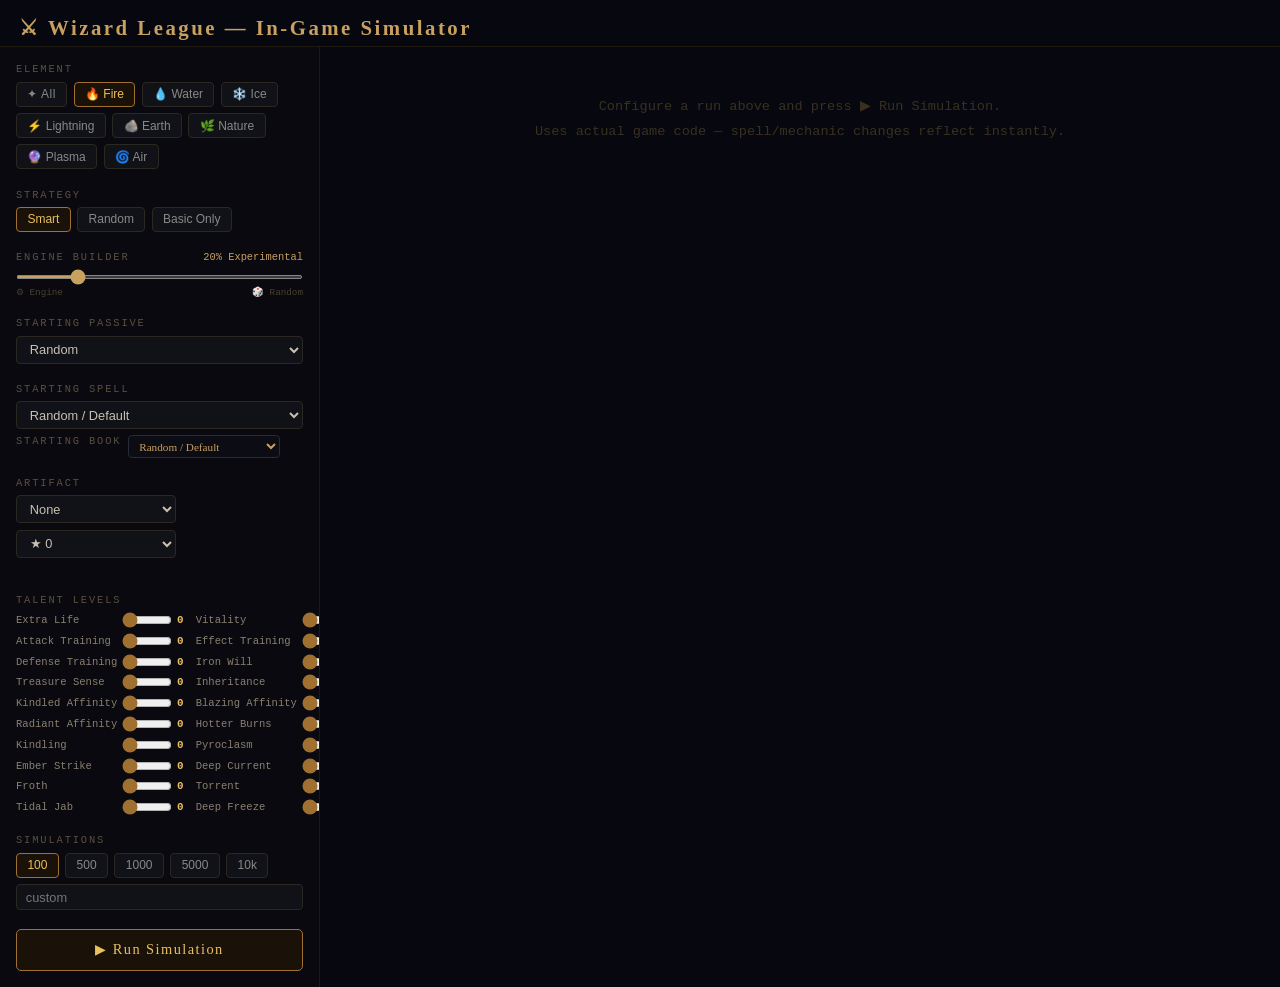
==== commit 71b71ad9: "Sim: aggregate analysis, interactive chart, tooltips everywhere, 10k runs Aggregate: - Incantation C" ====
--- a/sim/sim.html
+++ b/sim/sim.html
@@ -159,13 +159,14 @@
     <div class="cfg-section">
       <div class="cfg-label">Simulations</div>
       <div class="cfg-row" id="count-btns">
-        <button class="cfg-btn active" onclick="simCfg.nRuns=50; _setActive(this,this.closest('.cfg-row'))">50</button>
-        <button class="cfg-btn" onclick="simCfg.nRuns=200; _setActive(this,this.closest('.cfg-row'))">200</button>
+        <button class="cfg-btn active" onclick="simCfg.nRuns=100; _setActive(this,this.closest('.cfg-row'))">100</button>
         <button class="cfg-btn" onclick="simCfg.nRuns=500; _setActive(this,this.closest('.cfg-row'))">500</button>
         <button class="cfg-btn" onclick="simCfg.nRuns=1000; _setActive(this,this.closest('.cfg-row'))">1000</button>
+        <button class="cfg-btn" onclick="simCfg.nRuns=5000; _setActive(this,this.closest('.cfg-row'))">5000</button>
+        <button class="cfg-btn" onclick="simCfg.nRuns=10000; _setActive(this,this.closest('.cfg-row'))">10k</button>
       </div>
       <div class="cfg-row">
-        <input type="number" class="cfg-input" placeholder="custom" min="1" max="5000" style="width:100%"
+        <input type="number" class="cfg-input" placeholder="custom" min="1" max="10000" style="width:100%"
           oninput="if(+this.value>0) simCfg.nRuns=+this.value">
       </div>
     </div>
@@ -490,6 +491,7 @@
 function _simEnterCampfire() {
   const maxHP = maxHPFor('player');
   if (player.hp < maxHP * 0.30) _simRunLowHPCampfires++;
+  _simRunRewardLog.push({ type: 'campfire' });
   const healed = Math.floor(maxHP * 0.50);
   applyHeal('player', healed, '🔥 Campfire rest');
   restoreAllPP();
@@ -589,9 +591,11 @@
 var _simRunDmgByType  = {};   // { type: totalDmg } — reset each run
 var _simRunDmgBySpell = {};   // { spellId: totalDmg } — direct hit dmg per spell
 var _simCurrentSpellId = null; // set while a spell/basic action is executing
-var _simRunSpellsLog     = [];  // [{id, zone, rarity}] — spell acquisition per zone
-var _simRunGoldSpent     = 0;   // gold spent in shops this run
-var _simRunLowHPCampfires = 0;  // campfire visits with HP < 30%
+var _simRunSpellsLog      = [];  // [{id, zone, rarity}] — spell acquisition per zone
+var _simRunGoldSpent      = 0;   // gold spent in shops this run
+var _simRunLowHPCampfires = 0;   // campfire visits with HP < 30%
+var _simRunIncantCount    = 0;   // incantation upgrades taken this run
+var _simRunRewardLog      = [];  // [{type}] — every reward slot taken this run
 
 function _simDmgType(label, spellId) {
   // Classify a damage event into a source category
@@ -887,6 +891,8 @@
     goldAtEnd:       player.gold,
     goldSpent:       _simRunGoldSpent,
     lowHPCampfires:  _simRunLowHPCampfires,
+    incantCount:     _simRunIncantCount,
+    rewardLog:       _simRunRewardLog.slice(),
     bookCount:       player.spellbooks.length,
     archetypeGoal:   _simRunArchetypeGoal,
   };
@@ -972,9 +978,9 @@
   }
 
   const rewardType = combat._chosenRewardType || getZoneRewardType(zoneBattleCount, currentGymIdx, 0);
+  _simRunRewardLog.push({ type: rewardType });
 
   if (rewardType === 'primary_spell') {
-    // Battle 1 reward: give the chosen starting spell, or pick a random primary spell
     let spell;
     if (simCfg.startSpellId) {
       spell = addSpellById(simCfg.startSpellId, false, 'dim');
@@ -1000,9 +1006,9 @@
     if (eligible.length > 0) {
       const pick = eligible[Math.floor(Math.random() * eligible.length)];
       pick.incantationLevel = (pick.incantationLevel || 1) + 1;
+      _simRunIncantCount++;
       log(`✦ Incantation upgraded: ${pick.name} → Lv${pick.incantationLevel}`, 'win');
     } else {
-      // No spells to upgrade yet — fall back to minor reward
       const pool = buildMinorUpgradePool();
       if (pool.length > 0) try { pool[Math.floor(Math.random() * pool.length)].apply(); } catch(e) {}
     }
@@ -1072,6 +1078,8 @@
   if (eligible.length > 0) {
     const pick = eligible[Math.floor(Math.random() * eligible.length)];
     pick.incantationLevel = (pick.incantationLevel || 1) + 1;
+    _simRunIncantCount++;
+    _simRunRewardLog.push({ type: 'incantation_levelup' });
     log(`✦ Incantation: ${pick.emoji||'✨'} ${pick.name} → Lv${pick.incantationLevel}`, 'win');
   }
   processNextLevelUp();
@@ -1459,6 +1467,8 @@
   _simRunSpellsLog      = [];
   _simRunGoldSpent      = 0;
   _simRunLowHPCampfires = 0;
+  _simRunIncantCount    = 0;
+  _simRunRewardLog      = [];
 
   battleNumber = 1; currentGymIdx = 0; zoneBattleCount = 0;
   gymSkips = 0; gymDefeated = false; pendingLevelUps = [];
@@ -1597,48 +1607,127 @@
 }
 
 // ── Multi-element comparison renderer ─────────────────────────────────────────
+// ── Interactive element lines chart ──────────────────────────────────────────
+// Global crosshair handlers — defined once, called via onmousemove in SVG overlay
+window._ecHover = function(uid, evt) {
+  var wrap = document.getElementById('ecw-' + uid);
+  var svg  = document.getElementById('ecsvg-' + uid);
+  var xhair = document.getElementById('ecxh-' + uid);
+  var tt    = document.getElementById('ectt-' + uid);
+  if (!svg || !xhair || !tt) return;
+  var d = svg._ecData;
+  if (!d) { try { d = JSON.parse(svg.getAttribute('data-ecjson')); svg._ecData = d; } catch(e) { return; } }
+  var rect = svg.getBoundingClientRect();
+  var scaleX = d.W / rect.width;
+  var mx = (evt.clientX - rect.left) * scaleX;
+  var idx = Math.round((mx - d.PX) / d.iW * (d.n - 1));
+  idx = Math.max(d.skip, Math.min(d.n - 1, idx));
+  var svgX = d.PX + (idx / (d.n - 1)) * d.iW;
+  xhair.setAttribute('x1', svgX.toFixed(1)); xhair.setAttribute('x2', svgX.toFixed(1));
+  xhair.removeAttribute('display');
+  var rows = d.els.map(function(e) {
+    var wr = e.wrs[idx]; var wrStr = wr != null ? (wr * 100).toFixed(1) + '%' : '—';
+    return '<span style="color:' + e.col + '">■</span> ' + e.el + ': <b>' + wrStr + '</b>';
+  }).join('<br>');
+  tt.innerHTML = '<div style="font-size:.58rem;color:#5a5040;margin-bottom:.15rem">Run ' + (idx+1) + ' · cumulative</div>' + rows;
+  tt.style.display = 'block';
+  var ttW = tt.offsetWidth || 160;
+  var csX = svgX / scaleX;
+  tt.style.left = (csX + 10 + ttW > rect.width ? csX - ttW - 10 : csX + 10) + 'px';
+};
+window._ecLeave = function(uid) {
+  var xh = document.getElementById('ecxh-' + uid);
+  var tt = document.getElementById('ectt-' + uid);
+  if (xh) xh.setAttribute('display','none');
+  if (tt) tt.style.display = 'none';
+};
+
 function _renderElementLinesChart(elementResults, n) {
   if (!elementResults || elementResults.length < 2) return '';
-  const W = 400, H = 100, PX = 8, PY = 10;
-  const iW = W - PX * 2, iH = H - PY * 2;
-
-  // Grid lines
-  const grids = [0.25, 0.5, 0.75].map(p => {
-    const y = (PY + (1 - p) * iH).toFixed(1);
-    return `<line x1="${PX}" y1="${y}" x2="${W-PX}" y2="${y}" stroke="${p===0.5?'#252535':'#181820'}" stroke-width="1"/>
-            <text x="${PX-2}" y="${(+y+3).toFixed(0)}" fill="#3a3030" font-size="7" text-anchor="end">${(p*100).toFixed(0)}%</text>`;
+  const W = 700, H = 280, PX = 36, PY = 14, PR = 56;
+  const iW = W - PX - PR, iH = H - PY - 20;
+
+  // Pre-compute cumulative win rates (O(n) per element)
+  const elemData = elementResults.map(er => {
+    const col = _ELEM_COLOR[er.element] || '#888';
+    let cw = 0;
+    const pts = er.results.map((r, i) => {
+      if (r && r.won) cw++;
+      const wr = cw / (i + 1);
+      return { x: PX + (i / Math.max(n - 1, 1)) * iW, wr };
+    });
+    return { element: er.element, col, pts, finalWR: er.stats.winRate };
+  });
+
+  // Auto-scale Y: 0 → max win rate * 1.3, minimum 35%
+  const maxWR  = Math.max(...elemData.map(e => e.finalWR), 0.05);
+  const yMax   = Math.min(1.0, Math.max(0.35, maxWR * 1.35));
+  const toY    = wr => PY + (1 - wr / yMax) * iH;
+
+  // Apply Y to pts
+  for (const ed of elemData) for (const p of ed.pts) p.y = toY(p.wr);
+
+  // Grid lines scaled to yMax
+  const gridStep = yMax <= 0.4 ? 0.1 : yMax <= 0.75 ? 0.25 : 0.25;
+  const gridVals = [];
+  for (let v = 0; v <= yMax + 0.001; v += gridStep) gridVals.push(+(v.toFixed(3)));
+  const grids = gridVals.map(v => {
+    const y = toY(v).toFixed(1);
+    const lc = Math.abs(v - gridStep) < 0.001 ? '#2a2a3a' : '#191922';
+    const isMid = Math.abs(v / yMax - 0.5) < 0.05;
+    return `<line x1="${PX}" y1="${y}" x2="${W-PR}" y2="${y}" stroke="${isMid?'#2a2a3a':lc}" stroke-width="${isMid?1.5:1}"/>
+      <text x="${PX-5}" y="${(+y+3.5).toFixed(0)}" fill="#4a4030" font-size="9" text-anchor="end">${(v*100).toFixed(0)}%</text>`;
   }).join('');
 
-  // One polyline per element — cumulative win rate
-  const lines = elementResults.map(er => {
-    const col = _ELEM_COLOR[er.element] || '#888';
-    const pts = er.results.map((r, i) => {
-      const wins = er.results.slice(0, i + 1).filter(x => x && x.won).length;
-      const x = (PX + (i / Math.max(n - 1, 1)) * iW).toFixed(1);
-      const y = (PY + (1 - wins / (i + 1)) * iH).toFixed(1);
-      return `${x},${y}`;
-    }).join(' ');
-    // Final dot
-    const finalWR = er.stats.winRate;
-    const fx = (PX + iW).toFixed(1);
-    const fy = (PY + (1 - finalWR) * iH).toFixed(1);
-    return `<polyline points="${pts}" fill="none" stroke="${col}" stroke-width="1.5" stroke-linejoin="round" stroke-linecap="round" opacity="0.85"/>
-            <circle cx="${fx}" cy="${fy}" r="2.5" fill="${col}"/>`;
+  // Skip first few runs to avoid spike noise
+  const skip = Math.min(4, Math.floor(n * 0.02));
+
+  // Collision-free right-edge labels
+  const sorted = elemData.slice().sort((a,b) => a.pts[n-1].y - b.pts[n-1].y);
+  let prevY = -99;
+  for (const ed of sorted) {
+    let ly = ed.pts[n-1].y;
+    if (ly - prevY < 11) ly = prevY + 11;
+    ly = Math.min(PY + iH - 2, Math.max(PY + 6, ly));
+    ed.labelY = ly; prevY = ly;
+  }
+
+  const uid = Math.random().toString(36).slice(2, 8);
+  const linesHtml = elemData.map(({ element, col, pts, finalWR, labelY }) => {
+    const draw = pts.slice(skip);
+    if (!draw.length) return '';
+    const poly = draw.map(p => `${p.x.toFixed(1)},${p.y.toFixed(1)}`).join(' ');
+    const last = pts[pts.length - 1];
+    const dot  = last ? `<circle cx="${last.x.toFixed(1)}" cy="${last.y.toFixed(1)}" r="4" fill="${col}"/>` : '';
+    const lbl  = labelY != null ? `<text x="${(last.x+8).toFixed(0)}" y="${(labelY+3.5).toFixed(0)}" fill="${col}" font-size="10" font-weight="bold">${(finalWR*100).toFixed(0)}%</text>` : '';
+    return `<polyline points="${poly}" fill="none" stroke="${col}" stroke-width="2.5" stroke-linejoin="round" stroke-linecap="round" opacity="0.92"/>
+      ${dot}${lbl}`;
   }).join('');
 
-  // Legend
-  const legend = elementResults.map(er => {
-    const col   = _ELEM_COLOR[er.element] || '#888';
-    const emoji = _ELEM_EMOJI[er.element] || '';
-    return `<span style="color:${col};font-size:.62rem;white-space:nowrap;display:inline-flex;align-items:center;gap:3px">
-      <svg width="14" height="6"><line x1="0" y1="3" x2="14" y2="3" stroke="${col}" stroke-width="2"/></svg>
-      ${emoji} ${er.element} ${(er.stats.winRate*100).toFixed(0)}%</span>`;
+  // JSON data for interactive crosshair
+  const chartData = JSON.stringify({
+    W, PX, PY, iW, iH, n, skip, yMax,
+    els: elemData.map(ed => ({ el: ed.element, col: ed.col, wrs: ed.pts.map(p => +p.wr.toFixed(4)) }))
+  });
+
+  const legend = elementResults.map(({ element, stats }) => {
+    const col = _ELEM_COLOR[element] || '#888', emoji = _ELEM_EMOJI[element] || '';
+    return `<span style="color:${col};font-size:.65rem;white-space:nowrap;display:inline-flex;align-items:center;gap:4px">
+      <svg width="18" height="7" style="flex-shrink:0"><line x1="0" y1="3.5" x2="18" y2="3.5" stroke="${col}" stroke-width="2.5"/><circle cx="9" cy="3.5" r="2.5" fill="${col}"/></svg>
+      ${emoji} ${element} ${(stats.winRate*100).toFixed(0)}%</span>`;
   }).join('');
 
-  return `<svg viewBox="0 0 ${W} ${H}" style="width:100%;height:${H}px;display:block">
-    ${grids}${lines}
-  </svg>
-  <div style="display:flex;gap:.6rem;flex-wrap:wrap;margin-top:.3rem">${legend}</div>`;
+  return `<div id="ecw-${uid}" style="position:relative;user-select:none">
+    <svg id="ecsvg-${uid}" viewBox="0 0 ${W} ${H}" style="width:100%;height:${H}px;display:block"
+      data-ecjson="${chartData.replace(/"/g,'&quot;')}">
+      ${grids}${linesHtml}
+      <line id="ecxh-${uid}" x1="0" y1="${PY}" x2="0" y2="${PY+iH}" stroke="#ffffff28" stroke-width="1" stroke-dasharray="3,3" display="none"/>
+      <rect x="${PX}" y="${PY}" width="${iW}" height="${iH}" fill="transparent" style="cursor:crosshair"
+        onmousemove="_ecHover('${uid}',event)" onmouseleave="_ecLeave('${uid}')"/>
+    </svg>
+    <div id="ectt-${uid}" style="position:absolute;top:${PY+4}px;pointer-events:none;display:none;background:#0c0c18ee;border:1px solid #2a2a3a;border-radius:6px;padding:.4rem .6rem;font-size:.65rem;line-height:1.55;white-space:nowrap;z-index:10;box-shadow:0 3px 12px #000a"></div>
+  </div>
+  <div style="display:flex;gap:.8rem;flex-wrap:wrap;margin-top:.35rem">${legend}</div>`;
 }
 
 function _renderComparison(elementResults, n) {
@@ -1784,8 +1873,17 @@
   let totalBattles = 0, hpLeftSum = 0, hpLeftCount = 0;
   const passiveWins    = {};
   const bookCountStats = { 1:{count:0,wins:0}, 2:{count:0,wins:0}, 3:{count:0,wins:0} };
-  const rarityRuns     = {};  // rarity → runs containing ≥1 of that rarity
-  const rarityWins     = {};
+  const rarityRuns      = {};  // rarity → runs containing ≥1 of that rarity
+  const rarityWins      = {};
+  const raritySpellFreq = {};  // rarity → spellId → {count, wins}
+  // Rarity count impact: group by # rarity spells acquired
+  const rarityCountBuckets = { '0':{count:0,wins:0}, '1':{count:0,wins:0}, '2':{count:0,wins:0}, '3+':{count:0,wins:0} };
+  // Incantation impact: group by # incantations taken
+  const incantBuckets = { '0':{count:0,wins:0}, '1':{count:0,wins:0}, '2':{count:0,wins:0}, '3':{count:0,wins:0}, '4+':{count:0,wins:0} };
+  let incantWinSum = 0, incantLossSum = 0, incantWinCount = 0, incantLossCount = 0;
+  // Reward type mix in wins vs losses
+  const rewardWins  = {};  // rewardType → total count in winning runs
+  const rewardLoss  = {};  // rewardType → total count in losing runs
   let   goldAtEndSum   = 0, goldSpentSum = 0, goldRunCount = 0;
   let   lowHPCampSum   = 0;
   const zoneSpellFreq  = { 0:{}, 1:{}, 2:{} }; // zone → {spellId: count}
@@ -1834,10 +1932,34 @@
     if (r.won) bookCountStats[bc].wins++;
     // Rarity stats
     const seenRarities = new Set();
-    for (const sl of (r.spellsLog || [])) if (sl.rarity && sl.rarity !== 'dim') seenRarities.add(sl.rarity);
+    for (const sl of (r.spellsLog || [])) {
+      if (!sl.rarity || sl.rarity === 'dim') continue;
+      seenRarities.add(sl.rarity);
+      if (!raritySpellFreq[sl.rarity]) raritySpellFreq[sl.rarity] = {};
+      if (!raritySpellFreq[sl.rarity][sl.id]) raritySpellFreq[sl.rarity][sl.id] = { count:0, wins:0 };
+      raritySpellFreq[sl.rarity][sl.id].count++;
+      if (r.won) raritySpellFreq[sl.rarity][sl.id].wins++;
+    }
     for (const rar of seenRarities) {
       rarityRuns[rar] = (rarityRuns[rar] || 0) + 1;
       if (r.won) rarityWins[rar] = (rarityWins[rar] || 0) + 1;
+    }
+    // Rarity count impact
+    const raritySpellCount = (r.spellsLog || []).filter(sl => sl.rarity && sl.rarity !== 'dim').length;
+    const rcBucket = raritySpellCount >= 3 ? '3+' : String(raritySpellCount);
+    rarityCountBuckets[rcBucket].count++;
+    if (r.won) rarityCountBuckets[rcBucket].wins++;
+    // Incantation impact
+    const ic = r.incantCount || 0;
+    const icBucket = ic >= 4 ? '4+' : String(ic);
+    incantBuckets[icBucket].count++;
+    if (r.won) incantBuckets[icBucket].wins++;
+    if (r.won) { incantWinSum += ic; incantWinCount++; }
+    else        { incantLossSum += ic; incantLossCount++; }
+    // Reward type mix
+    for (const rv of (r.rewardLog || [])) {
+      if (r.won) rewardWins[rv.type] = (rewardWins[rv.type] || 0) + 1;
+      else       rewardLoss[rv.type] = (rewardLoss[rv.type] || 0) + 1;
     }
     // Gold
     if (r.goldAtEnd != null) { goldAtEndSum += r.goldAtEnd; goldSpentSum += (r.goldSpent||0); goldRunCount++; }
@@ -1930,7 +2052,12 @@
 
   // Rarity impact cards
   const rarityImpact = Object.entries(rarityRuns)
-    .map(([rar, cnt]) => [rar, { count: cnt, wins: rarityWins[rar]||0, winRate: (rarityWins[rar]||0)/cnt }])
+    .map(([rar, cnt]) => {
+      const topSpells = Object.entries(raritySpellFreq[rar] || {})
+        .map(([id, d]) => [id, { count: d.count, wins: d.wins, winRate: d.count > 0 ? d.wins/d.count : 0 }])
+        .sort((a,b) => b[1].count - a[1].count).slice(0, 6);
+      return [rar, { count: cnt, wins: rarityWins[rar]||0, winRate: (rarityWins[rar]||0)/cnt, topSpells }];
+    })
     .sort((a, b) => { const order = {radiant:0,blazing:1,kindled:2}; return (order[a[0]]??9)-(order[b[0]]??9); });
 
   // Gold stats
@@ -1965,10 +2092,12 @@
   for (const r of results) {
     if (!r) continue;
     for (const { id, lv } of (r.spellLevels || [])) {
-      if (!spellLevelData[id]) spellLevelData[id] = { lvSum:0, lvCount:0, lvMax:0, lvDist:{}, wins:0, runs:0 };
+      if (!spellLevelData[id]) spellLevelData[id] = { lvSum:0, lvCount:0, lvMax:0, lvDist:{}, lvWins:{}, wins:0, runs:0 };
       const d = spellLevelData[id];
       d.lvSum += lv; d.lvCount++; d.lvMax = Math.max(d.lvMax, lv);
       d.lvDist[lv] = (d.lvDist[lv] || 0) + 1;
+      if (!d.lvWins[lv]) d.lvWins[lv] = 0;
+      if (r.won) d.lvWins[lv]++;
       d.runs++;
       if (r.won) d.wins++;
     }
@@ -1979,7 +2108,11 @@
     .map(([id, d]) => {
       const avgLv = d.lvSum / d.lvCount;
       const pctUpgraded = d.lvDist[1] ? 1 - d.lvDist[1] / d.lvCount : 1;
-      return [id, { avgLv, lvMax: d.lvMax, lvDist: d.lvDist, runs: d.runs, wins: d.wins, winRate: d.wins/d.runs, pctUpgraded }];
+      // Upgrade impact: win rate at lv1 vs lv2+
+      const lv1runs = d.lvDist[1] || 0, lv1wins = d.lvWins[1] || 0;
+      const lv2plusRuns = d.runs - lv1runs, lv2plusWins = d.wins - lv1wins;
+      return [id, { avgLv, lvMax: d.lvMax, lvDist: d.lvDist, runs: d.runs, wins: d.wins, winRate: d.wins/d.runs, pctUpgraded,
+        lv1wr: lv1runs > 0 ? lv1wins/lv1runs : null, lv2plusWr: lv2plusRuns > 0 ? lv2plusWins/lv2plusRuns : null }];
     })
     .sort((a, b) => b[1].avgLv - a[1].avgLv)
     .slice(0, 18);
@@ -2022,10 +2155,57 @@
     bookCountStats,
     upgradedSpells,
     globalLvDist,
+    incantBuckets,
+    avgIncantWin:  incantWinCount  > 0 ? incantWinSum  / incantWinCount  : null,
+    avgIncantLoss: incantLossCount > 0 ? incantLossSum / incantLossCount : null,
+    rarityCountBuckets,
+    rewardMix: { wins: rewardWins, losses: rewardLoss, winRuns: wins, lossRuns: n - wins },
   };
 }
 
 // ── Render results ─────────────────────────────────────────────────────────────
+// ── Global spell/passive lookup helpers (usable in all render functions) ───────
+function _spellLabel(id) {
+  if (typeof SPELL_CATALOGUE !== 'undefined' && SPELL_CATALOGUE[id]) {
+    const d = SPELL_CATALOGUE[id];
+    return `${d.emoji || ''} ${d.name}`;
+  }
+  return id;
+}
+function _spellTipAttr(id, extra) {
+  if (typeof SPELL_CATALOGUE !== 'undefined' && SPELL_CATALOGUE[id]) {
+    const d = SPELL_CATALOGUE[id];
+    const lines = [
+      d.name,
+      [d.element, d.tier, d.baseCooldown != null ? `CD ${d.baseCooldown}` : null].filter(Boolean).join('  ·  '),
+      d.desc || '',
+    ];
+    if (extra) lines.push(extra);
+    return ` title="${lines.filter(Boolean).join('\n').replace(/"/g, '&quot;')}"`;
+  }
+  return '';
+}
+function _passiveLabel(id) {
+  if (typeof PASSIVE_CHOICES !== 'undefined') {
+    for (const el of Object.values(PASSIVE_CHOICES)) {
+      const p = el.find(x => x.id === id);
+      if (p) return `${p.emoji || ''} ${p.title}`;
+    }
+  }
+  return id;
+}
+function _passiveTipAttr(id) {
+  if (typeof PASSIVE_CHOICES !== 'undefined') {
+    for (const el of Object.values(PASSIVE_CHOICES)) {
+      const p = el.find(x => x.id === id);
+      if (p) {
+        const lines = [p.title, p.desc, p.detail].filter(Boolean);
+        return ` title="${lines.join('\n').replace(/"/g, '&quot;')}"`;
+      }
+    }
+  }
+  return '';
+}
 // ── Damage type colors ────────────────────────────────────────────────────────
 const _DMG_TYPE_META = {
   burn:   { label:'🔥 Burn',         color:'#ff6622' },
@@ -2348,17 +2528,15 @@
     const dmgBySpell  = r.dmgBySpell || {};
     const dmgByType   = r.dmgByType  || {};
     const totalDmg    = Object.values(dmgByType).reduce((s,v)=>s+v,0) || 1;
+    const topDmg      = Object.values(dmgBySpell)[0] || 1;
     const spellDmgRows = Object.entries(dmgBySpell)
       .sort((a,b)=>b[1]-a[1]).slice(0,6)
       .map(([id, dmg]) => {
-        let name = id;
-        if (typeof SPELL_CATALOGUE !== 'undefined' && SPELL_CATALOGUE[id]) {
-          const d = SPELL_CATALOGUE[id]; name = `${d.emoji||''}${d.name}`;
-        }
-        const pct = (dmg/totalDmg*100).toFixed(0);
-        const barW = (dmg / (Object.values(dmgBySpell)[0]||1) * 100).toFixed(0);
-        return `<div style="display:flex;align-items:center;gap:.4rem;margin:.1rem 0;font-size:.62rem">
-          <span style="color:#c8a060;flex:1;overflow:hidden;text-overflow:ellipsis;white-space:nowrap">${name}</span>
+        const pct  = (dmg/totalDmg*100).toFixed(0);
+        const barW = (dmg / topDmg * 100).toFixed(0);
+        const ta   = _spellTipAttr(id, `${dmg} dmg this run (${pct}% of total)`);
+        return `<div${ta} style="display:flex;align-items:center;gap:.4rem;margin:.1rem 0;font-size:.62rem;cursor:default">
+          <span style="color:#c8a060;flex:1;overflow:hidden;text-overflow:ellipsis;white-space:nowrap">${_spellLabel(id)}</span>
           <div style="width:50px;height:5px;background:#1a1a22;border-radius:2px;flex-shrink:0">
             <div style="width:${barW}%;height:5px;background:#c88030;border-radius:2px"></div>
           </div>
@@ -2374,16 +2552,23 @@
         return `<span style="color:${m.color};font-size:.6rem">${m.label.split(' ')[0]} ${pct}%</span>`;
       }).join('<span style="color:#2a2020"> · </span>');
 
-    // Passives
-    const passiveStr = (r.passives||[]).map(id => {
-      if (typeof PASSIVE_CHOICES !== 'undefined') {
-        for (const el of Object.values(PASSIVE_CHOICES)) {
-          const p = el.find(x => x.id === id);
-          if (p) return `${p.emoji||''}${p.title}`;
-        }
-      }
-      return id;
-    }).join(', ');
+    // Passives — each with tooltip
+    const passiveSpans = (r.passives||[]).map(id => {
+      const ta  = _passiveTipAttr(id);
+      const lbl = _passiveLabel(id);
+      return `<span${ta} style="cursor:default;white-space:nowrap">${lbl}</span>`;
+    }).join('<span style="color:#3a3020">, </span>');
+    const passiveStr = passiveSpans;
+
+    // Full spell roster (for spells that dealt no direct damage — utility spells)
+    const dmgSpellIds = new Set(Object.keys(dmgBySpell));
+    const otherSpells = (r.spells||[]).filter(id => !dmgSpellIds.has(id) && id !== '_basic' && id !== '_armor');
+    const otherSpellsHtml = otherSpells.length
+      ? `<div style="margin-top:.3rem;display:flex;flex-wrap:wrap;gap:.25rem">` +
+        otherSpells.map(id => {
+          const ta = _spellTipAttr(id, 'Utility / no direct damage');
+          return `<span${ta} style="font-size:.58rem;color:#5a5040;background:#0f0f18;border:1px solid #1a1a26;border-radius:3px;padding:1px 5px;cursor:default">${_spellLabel(id)}</span>`;
+        }).join('') + `</div>` : '';
 
     return `<div style="background:#0c0c14;border:1px solid #1e1e2a;border-radius:8px;padding:.65rem .8rem;margin-bottom:.5rem">
       <div style="display:flex;justify-content:space-between;align-items:flex-start;margin-bottom:.4rem">
@@ -2397,9 +2582,10 @@
         </div>
       </div>
       ${spellDmgRows || '<span style="color:#3a3020;font-size:.62rem">No spell damage data</span>'}
+      ${otherSpellsHtml}
       <div style="margin-top:.35rem;font-size:.6rem;color:#5a5040;line-height:1.6">${typeDots}</div>
-      ${passiveStr ? `<div style="margin-top:.25rem;font-size:.6rem;color:#7a6a3a">Passives: ${passiveStr}</div>` : ''}
-      <div style="margin-top:.2rem;font-size:.58rem;color:#3a3020">Books: ${r.bookCount||1} · Gold left: ${r.goldAtEnd||0}</div>
+      ${passiveStr ? `<div style="margin-top:.25rem;font-size:.6rem;color:#7a6a3a;line-height:1.8">Passives: ${passiveStr}</div>` : ''}
+      <div style="margin-top:.2rem;font-size:.58rem;color:#3a3020">Books: ${r.bookCount||1} · Gold left: ${r.goldAtEnd||0}${r.incantCount ? ` · ✦ ${r.incantCount} incantations` : ''}</div>
     </div>`;
   }).join('');
 
@@ -2528,18 +2714,28 @@
     blazing: { label:'✦✦ Blazing', color:'#ff9944' },
     radiant: { label:'✦✦✦ Radiant', color:'#ffe066' },
   };
-  const cards = data.map(([rar, {count, wins, winRate}]) => {
+  const blocks = data.map(([rar, {count, wins, winRate, topSpells}]) => {
     const m   = RARITY_META[rar] || { label: rar, color:'#888' };
     const pct = stats.n > 0 ? (count/stats.n*100).toFixed(0) : '0';
-    return `<div style="background:#0c0c14;border:1px solid ${m.color}44;border-radius:6px;padding:.45rem .6rem;display:flex;flex-direction:column;gap:.1rem">
-      <div style="font-size:.68rem;color:${m.color}">${m.label}</div>
-      <div style="font-size:1.25rem;font-weight:bold;color:${m.color};font-family:serif">${(winRate*100).toFixed(0)}%</div>
-      <div style="font-size:.58rem;color:#5a5040">win rate when present</div>
-      <div style="font-size:.58rem;color:#4a4030">${count} runs · ${pct}% freq</div>
+    const spellRows = (topSpells || []).map(([id, sd]) => {
+      const wr  = sd.count > 0 ? (sd.wins/sd.count*100).toFixed(0) : '0';
+      const ta  = _spellTipAttr(id, `Appears ${sd.count}× as ${m.label}  ·  ${wr}% win rate`);
+      return `<div${ta} style="display:flex;justify-content:space-between;align-items:center;padding:.1rem 0;border-bottom:1px solid #111;font-size:.6rem;cursor:default">
+        <span style="color:#a88858;overflow:hidden;text-overflow:ellipsis;white-space:nowrap;flex:1;margin-right:.3rem">${_spellLabel(id)}</span>
+        <span style="color:#5a5040;white-space:nowrap">${sd.count}× <span style="color:#6a9a4a">${wr}%w</span></span>
+      </div>`;
+    }).join('');
+    return `<div style="background:#0c0c14;border:1px solid ${m.color}44;border-radius:6px;padding:.5rem .65rem">
+      <div style="display:flex;align-items:baseline;gap:.5rem;margin-bottom:.3rem">
+        <span style="font-size:.68rem;color:${m.color}">${m.label}</span>
+        <span style="font-size:1.25rem;font-weight:bold;color:${m.color};font-family:serif">${(winRate*100).toFixed(0)}%</span>
+        <span style="font-size:.58rem;color:#5a5040">win  ·  ${count} runs (${pct}%)</span>
+      </div>
+      ${spellRows || '<span style="font-size:.6rem;color:#3a3020">No spell data</span>'}
     </div>`;
   }).join('');
-  return `<div class="results-section"><h3>Rarity Impact <span style="font-size:.6rem;color:#3a3020">(win rate when ≥1 rarity spell present)</span></h3>
-    <div style="display:grid;grid-template-columns:repeat(3,1fr);gap:.4rem">${cards}</div>
+  return `<div class="results-section"><h3>Rarity Impact <span style="font-size:.6rem;color:#3a3020">(win rate when ≥1 rarity spell present · top spells per rarity)</span></h3>
+    <div style="display:grid;grid-template-columns:repeat(3,1fr);gap:.4rem">${blocks}</div>
   </div>`;
 }
 
@@ -2551,12 +2747,9 @@
     if (!spells.length) return '';
     const rows = spells.map(([id, { count, wins }]) => {
       const wr  = count > 0 ? (wins/count*100).toFixed(0) : '0';
-      let name  = id;
-      if (typeof SPELL_CATALOGUE !== 'undefined' && SPELL_CATALOGUE[id]) {
-        const d = SPELL_CATALOGUE[id]; name = `${d.emoji||''} ${d.name}`;
-      }
-      return `<div style="display:flex;justify-content:space-between;align-items:center;padding:.15rem 0;border-bottom:1px solid #111;font-size:.65rem">
-        <span style="color:#a88858;overflow:hidden;text-overflow:ellipsis;white-space:nowrap;flex:1;margin-right:.4rem">${name}</span>
+      const ta  = _spellTipAttr(id, `Picked ${count}×  ·  ${wr}% win rate`);
+      return `<div${ta} style="display:flex;justify-content:space-between;align-items:center;padding:.15rem 0;border-bottom:1px solid #111;font-size:.65rem;cursor:default">
+        <span style="color:#a88858;overflow:hidden;text-overflow:ellipsis;white-space:nowrap;flex:1;margin-right:.4rem">${_spellLabel(id)}</span>
         <span style="color:#5a5040;white-space:nowrap">${count}× <span style="color:#6a9a4a">${wr}%w</span></span>
       </div>`;
     }).join('');
@@ -2593,19 +2786,15 @@
 function _renderSpellCombosSection(stats) {
   const data = stats.topCombos || [];
   if (!data.length) return '';
-  function sName(id) {
-    if (typeof SPELL_CATALOGUE !== 'undefined' && SPELL_CATALOGUE[id]) {
-      const d = SPELL_CATALOGUE[id]; return `${d.emoji||''}${d.name}`;
-    }
-    return id;
-  }
   const cards = data.map(([key, {count, wins, winRate}]) => {
     const [a, b] = key.split('|');
     const wr  = (winRate*100).toFixed(0)+'%';
     const col = winRate > (stats.overallWR||0) + 0.1 ? '#44aa44' : winRate < (stats.overallWR||0) - 0.1 ? '#aa4444' : '#aa8844';
-    return `<div style="background:#0c0c14;border:1px solid ${col}33;border-radius:6px;padding:.45rem .6rem;display:flex;flex-direction:column;gap:.1rem" title="${sName(a)} + ${sName(b)}">
-      <div style="font-size:.58rem;color:#a88858;overflow:hidden;text-overflow:ellipsis;white-space:nowrap">${sName(a)}</div>
-      <div style="font-size:.58rem;color:#a88858;overflow:hidden;text-overflow:ellipsis;white-space:nowrap">+ ${sName(b)}</div>
+    const tipA = _spellTipAttr(a);
+    const tipB = _spellTipAttr(b);
+    return `<div style="background:#0c0c14;border:1px solid ${col}33;border-radius:6px;padding:.45rem .6rem;display:flex;flex-direction:column;gap:.1rem">
+      <div${tipA} style="font-size:.58rem;color:#a88858;overflow:hidden;text-overflow:ellipsis;white-space:nowrap;cursor:default">${_spellLabel(a)}</div>
+      <div${tipB} style="font-size:.58rem;color:#a88858;overflow:hidden;text-overflow:ellipsis;white-space:nowrap;cursor:default">+ ${_spellLabel(b)}</div>
       <div style="font-size:1.1rem;font-weight:bold;color:${col};font-family:serif;margin-top:.1rem">${wr}</div>
       <div style="font-size:.58rem;color:#4a4030">${count} runs together</div>
     </div>`;
@@ -2660,21 +2849,26 @@
 
   // Per-spell upgraded cards (top 18, avg lv > 1.05)
   const spellCards = upg.map(([id, d]) => {
-    const nm  = (typeof SPELL_CATALOGUE !== 'undefined' && SPELL_CATALOGUE[id])
-      ? `${SPELL_CATALOGUE[id].emoji || ''} ${SPELL_CATALOGUE[id].name}` : id;
-    const tt  = (typeof SPELL_CATALOGUE !== 'undefined' && SPELL_CATALOGUE[id])
-      ? SPELL_CATALOGUE[id].desc || '' : '';
-    const ta  = tt ? ` title="${tt.replace(/"/g,'&quot;')}"` : '';
     const avgLvDisp = d.avgLv.toFixed(2);
-    const wr  = d.runs > 0 ? (d.wins / d.runs * 100).toFixed(0) : '—';
-    const pctUp = (d.pctUpgraded * 100).toFixed(0);
-    const pips = levelPips(d.avgLv, d.lvMax);
-    const col = d.avgLv >= 3 ? '#44cc88' : d.avgLv >= 2 ? '#e8c060' : '#aa8844';
-    return `<div${ta} style="background:#0c0c14;border:1px solid #1e1e2a;border-radius:6px;padding:.45rem .6rem;display:flex;flex-direction:column;gap:.15rem">
-      <div style="font-size:.62rem;color:#c8a060;overflow:hidden;text-overflow:ellipsis;white-space:nowrap">${nm}</div>
+    const wr     = d.runs > 0 ? (d.wins / d.runs * 100).toFixed(0) : '—';
+    const pctUp  = (d.pctUpgraded * 100).toFixed(0);
+    const pips   = levelPips(d.avgLv, d.lvMax);
+    const col    = d.avgLv >= 3 ? '#44cc88' : d.avgLv >= 2 ? '#e8c060' : '#aa8844';
+    // Upgrade impact line
+    let impactLine = '';
+    if (d.lv1wr != null && d.lv2plusWr != null) {
+      const delta = ((d.lv2plusWr - d.lv1wr) * 100).toFixed(0);
+      const dc = delta > 0 ? '#44cc88' : delta < 0 ? '#cc4444' : '#888';
+      impactLine = `<div style="font-size:.58rem;color:${dc}">Lv1: ${(d.lv1wr*100).toFixed(0)}% → Lv2+: ${(d.lv2plusWr*100).toFixed(0)}% (${delta>0?'+':''}${delta}pp)</div>`;
+    }
+    const extra = `Avg Lv: ${avgLvDisp}  ·  ${pctUp}% runs upgraded  ·  max Lv${d.lvMax}`;
+    const ta = _spellTipAttr(id, extra);
+    return `<div${ta} style="background:#0c0c14;border:1px solid #1e1e2a;border-radius:6px;padding:.45rem .6rem;display:flex;flex-direction:column;gap:.15rem;cursor:default">
+      <div style="font-size:.62rem;color:#c8a060;overflow:hidden;text-overflow:ellipsis;white-space:nowrap">${_spellLabel(id)}</div>
       <div style="font-size:.72rem;letter-spacing:.05em">${pips}</div>
       <div style="font-size:1.1rem;font-weight:bold;color:${col};font-family:serif">Lv ${avgLvDisp} avg</div>
       <div style="font-size:.58rem;color:#4a4030">${pctUp}% upgraded · max Lv${d.lvMax} · <span style="color:#44aa44">${wr}%</span> win</div>
+      ${impactLine}
     </div>`;
   }).join('');
 
@@ -2685,6 +2879,135 @@
     ${upg.length ? `
     <h3 style="margin-top:.4rem">Most Upgraded Spells <span style="font-size:.6rem;color:#3a3020">(avg level &gt; 1.05)</span></h3>
     <div style="display:grid;grid-template-columns:repeat(3,1fr);gap:.4rem">${spellCards}</div>` : ''}
+  </div>`;
+}
+
+// ── Incantation Impact ────────────────────────────────────────────────────────
+function _renderIncantImpactSection(stats) {
+  const b   = stats.incantBuckets || {};
+  const awi = stats.avgIncantWin;
+  const awl = stats.avgIncantLoss;
+  if (!Object.values(b).some(v => v.count > 0)) return '';
+  const ORDER = ['0','1','2','3','4+'];
+  const COLORS = { '0':'#4a4030', '1':'#7a6030', '2':'#aa8844', '3':'#e8c060', '4+':'#44cc88' };
+  const cards = ORDER.map(k => {
+    const d = b[k]; if (!d || !d.count) return '';
+    const wr  = (d.wins / d.count * 100).toFixed(0);
+    const col = COLORS[k];
+    const tot = Object.values(b).reduce((s,v)=>s+v.count,0)||1;
+    const pct = (d.count/tot*100).toFixed(0);
+    return `<div style="background:#0c0c14;border:1px solid ${col}44;border-radius:6px;padding:.45rem .6rem;display:flex;flex-direction:column;gap:.1rem">
+      <div style="font-size:.6rem;color:#5a5040;text-transform:uppercase;letter-spacing:.07em">${k} Incantation${k==='1'?'':'s'}</div>
+      <div style="font-size:1.2rem;font-weight:bold;color:${col};font-family:serif">${wr}%</div>
+      <div style="font-size:.58rem;color:#6a5a2a">win rate</div>
+      <div style="font-size:.58rem;color:#4a4030">${d.count} runs (${pct}%)</div>
+    </div>`;
+  }).join('');
+  const delta = (awi != null && awl != null) ? (awi - awl).toFixed(2) : null;
+  const deltaHtml = delta != null
+    ? `<div style="font-size:.65rem;color:#c8a060;margin-top:.5rem">
+        Winning runs avg <b style="color:#44cc88">${awi.toFixed(2)}</b> incantations &nbsp;·&nbsp;
+        Losing runs avg <b style="color:#aa4444">${awl.toFixed(2)}</b> &nbsp;·&nbsp;
+        <span style="color:${+delta>0?'#44cc88':'#888'}">Δ ${+delta>0?'+':''}${delta}</span>
+      </div>` : '';
+  return `<div class="results-section">
+    <h3>Incantation Contribution <span style="font-size:.6rem;color:#3a3020">(win rate by # of incantations taken)</span></h3>
+    <div style="display:grid;grid-template-columns:repeat(5,1fr);gap:.4rem">${cards}</div>
+    ${deltaHtml}
+  </div>`;
+}
+
+// ── Rarity Count Impact ───────────────────────────────────────────────────────
+function _renderRarityCountSection(stats) {
+  const b = stats.rarityCountBuckets || {};
+  if (!Object.values(b).some(v => v.count > 0)) return '';
+  const ORDER  = ['0','1','2','3+'];
+  const LABELS = { '0':'No Rarity Spells', '1':'1 Rarity Spell', '2':'2 Rarity Spells', '3+':'3+ Rarity Spells' };
+  const COLORS = { '0':'#4a4030', '1':'#66bbff', '2':'#ff9944', '3+':'#ffe066' };
+  const cards = ORDER.map(k => {
+    const d = b[k]; if (!d || !d.count) return '';
+    const wr  = (d.wins / d.count * 100).toFixed(0);
+    const col = COLORS[k];
+    const tot = Object.values(b).reduce((s,v)=>s+v.count,0)||1;
+    const pct = (d.count/tot*100).toFixed(0);
+    return `<div style="background:#0c0c14;border:1px solid ${col}44;border-radius:6px;padding:.45rem .6rem;display:flex;flex-direction:column;gap:.1rem">
+      <div style="font-size:.6rem;color:#5a5040;overflow:hidden;text-overflow:ellipsis;white-space:nowrap">${LABELS[k]}</div>
+      <div style="font-size:1.2rem;font-weight:bold;color:${col};font-family:serif">${wr}%</div>
+      <div style="font-size:.58rem;color:#6a5a2a">win rate</div>
+      <div style="font-size:.58rem;color:#4a4030">${d.count} runs (${pct}%)</div>
+    </div>`;
+  }).join('');
+  return `<div class="results-section">
+    <h3>Rarity Spell Count Impact <span style="font-size:.6rem;color:#3a3020">(win rate by # of rarity spells acquired)</span></h3>
+    <div style="display:grid;grid-template-columns:repeat(4,1fr);gap:.4rem">${cards}</div>
+  </div>`;
+}
+
+// ── Reward Mix & Optimal Strategy ────────────────────────────────────────────
+function _renderRewardMixSection(stats) {
+  const mix = stats.rewardMix;
+  if (!mix) return '';
+  const { wins: rw, losses: rl, winRuns, lossRuns } = mix;
+  if (!winRuns && !lossRuns) return '';
+  const REWARD_LABELS = {
+    primary_spell: '📜 Starter Spell', spell: '📜 Spell', secondary_spell: '📜 Spell',
+    incantation: '✦ Incantation', incantation_levelup: '✦ Incantation (LvUp)',
+    minor: '⬆ Minor Upgrade', major: '⬆⬆ Major Upgrade',
+    campfire: '🔥 Campfire', shop: '🛒 Shop',
+  };
+  // Merge incantation types
+  const merge = (obj) => {
+    const out = {};
+    for (const [k, v] of Object.entries(obj)) {
+      const key = (k === 'secondary_spell') ? 'spell' : (k === 'incantation_levelup') ? 'incantation' : k;
+      out[key] = (out[key] || 0) + v;
+    }
+    return out;
+  };
+  const mw = merge(rw), ml = merge(rl);
+  const allKeys = [...new Set([...Object.keys(mw), ...Object.keys(ml)])].filter(k => k !== 'primary_spell');
+  // Compute avg per run and delta
+  const rows = allKeys.map(k => {
+    const wAvg = winRuns  > 0 ? (mw[k]||0) / winRuns  : 0;
+    const lAvg = lossRuns > 0 ? (ml[k]||0) / lossRuns : 0;
+    return { k, wAvg, lAvg, delta: wAvg - lAvg };
+  }).sort((a,b) => Math.abs(b.delta) - Math.abs(a.delta));
+
+  const cards = rows.map(({ k, wAvg, lAvg, delta }) => {
+    const label = REWARD_LABELS[k] || k;
+    const col   = delta > 0.3 ? '#44cc88' : delta < -0.3 ? '#cc4444' : '#888';
+    const sign  = delta > 0 ? '+' : '';
+    return `<div style="background:#0c0c14;border:1px solid ${col}33;border-radius:6px;padding:.45rem .6rem;display:flex;flex-direction:column;gap:.08rem">
+      <div style="font-size:.6rem;color:#a88858;overflow:hidden;text-overflow:ellipsis;white-space:nowrap">${label}</div>
+      <div style="display:flex;align-items:baseline;gap:.35rem;margin-top:.1rem">
+        <span style="font-size:1.0rem;font-weight:bold;color:#44cc88;font-family:serif">${wAvg.toFixed(1)}</span>
+        <span style="font-size:.58rem;color:#5a5040">win</span>
+        <span style="font-size:1.0rem;font-weight:bold;color:#cc4444;font-family:serif">${lAvg.toFixed(1)}</span>
+        <span style="font-size:.58rem;color:#5a5040">loss</span>
+      </div>
+      <div style="font-size:.62rem;color:${col};font-weight:bold">${sign}${delta.toFixed(2)} avg/run</div>
+    </div>`;
+  }).join('');
+
+  // Optimal strategy insight cards — top 3 differentiators
+  const insights = rows.filter(r => Math.abs(r.delta) > 0.1).slice(0, 4).map(({ k, wAvg, lAvg, delta }) => {
+    const label = REWARD_LABELS[k] || k;
+    const positive = delta > 0;
+    const col = positive ? '#44cc88' : '#cc4444';
+    const msg = positive
+      ? `Winning runs take <b>${(wAvg).toFixed(1)}</b> vs <b>${(lAvg).toFixed(1)}</b> in losses (+${delta.toFixed(2)})`
+      : `Losing runs take more <b>${(-delta).toFixed(2)}</b> extra`;
+    return `<div style="background:#0c0c14;border-left:3px solid ${col};border-radius:0 6px 6px 0;padding:.4rem .6rem;border-top:1px solid #1e1e2a;border-right:1px solid #1e1e2a;border-bottom:1px solid #1e1e2a">
+      <div style="font-size:.62rem;color:${col};font-weight:bold">${label}</div>
+      <div style="font-size:.6rem;color:#8a7a5a;margin-top:.1rem">${msg}</div>
+    </div>`;
+  }).join('');
+
+  return `<div class="results-section">
+    <h3>Reward Choices — Win vs Loss <span style="font-size:.6rem;color:#3a3020">(avg per run)</span></h3>
+    <div style="display:grid;grid-template-columns:repeat(3,1fr);gap:.4rem;margin-bottom:.6rem">${cards}</div>
+    ${insights ? `<h3 style="margin-top:.2rem">Optimal Strategy Signals <span style="font-size:.6rem;color:#3a3020">(biggest differentiators)</span></h3>
+    <div style="display:flex;flex-direction:column;gap:.3rem">${insights}</div>` : ''}
   </div>`;
 }
 
@@ -2714,31 +3037,15 @@
   const z1Counts = stats.z1Counts || [];
   const z1Milestones = stats.z1Milestones || [];
 
-  function spellName(id) {
-    if (typeof SPELL_CATALOGUE !== 'undefined' && SPELL_CATALOGUE[id]) {
-      const d = SPELL_CATALOGUE[id]; return `${d.emoji || ''} ${d.name}`;
-    }
-    return id;
-  }
+  // Delegate to global helpers
+  const spellName   = _spellLabel;
+  const passiveName = _passiveLabel;
   function spellTooltip(id) {
     if (typeof SPELL_CATALOGUE !== 'undefined' && SPELL_CATALOGUE[id]) {
       const d = SPELL_CATALOGUE[id];
-      return [
-        d.name,
-        `${d.element || ''}  ·  ${d.tier || ''}  ·  CD ${d.baseCooldown ?? '?'}`,
-        d.desc || '',
-      ].filter(Boolean).join('\n');
+      return [d.name, [d.element, d.tier, d.baseCooldown != null ? `CD ${d.baseCooldown}` : null].filter(Boolean).join('  ·  '), d.desc||''].filter(Boolean).join('\n');
     }
     return '';
-  }
-  function passiveName(id) {
-    if (typeof PASSIVE_CHOICES !== 'undefined') {
-      for (const el of Object.values(PASSIVE_CHOICES)) {
-        const p = el.find(x => x.id === id);
-        if (p) return `${p.emoji || ''} ${p.title}`;
-      }
-    }
-    return id;
   }
   function passiveTooltip(id) {
     if (typeof PASSIVE_CHOICES !== 'undefined') {
@@ -2815,17 +3122,19 @@
     <div class="results-section">
       <h3>Most Common Spells at Run End</h3>
       <div style="display:grid;grid-template-columns:repeat(3,1fr);gap:.4rem">
-        ${stats.topSpells.map(([id,c]) => {
-          const pct = stats.n > 0 ? (c/stats.n*100).toFixed(0) : '0';
-          const nm  = spellName(id);
-          const tt  = spellTooltip(id);
-          const ta  = tt ? ` title="${tt.replace(/"/g,'&quot;')}"` : '';
-          return `<div${ta} style="background:#0c0c14;border:1px solid #1e1e2a;border-radius:6px;padding:.45rem .6rem;display:flex;flex-direction:column;gap:.1rem">
-            <div style="font-size:.62rem;color:#c8a060;overflow:hidden;text-overflow:ellipsis;white-space:nowrap">${nm}</div>
-            <div style="font-size:1.15rem;font-weight:bold;color:#e8c060;font-family:serif">${pct}%</div>
-            <div style="font-size:.58rem;color:#4a4030">${c} / ${stats.n} runs</div>
-          </div>`;
-        }).join('') || '<span style="color:#3a3020">No data</span>'}
+        ${(()=>{
+          const dmgMap = Object.fromEntries(stats.topDmgSpells || []);
+          return stats.topSpells.map(([id,c]) => {
+            const pct  = stats.n > 0 ? (c/stats.n*100).toFixed(0) : '0';
+            const avgD = dmgMap[id] != null ? `Avg dmg/run: ${Math.round(dmgMap[id])}` : null;
+            const ta   = _spellTipAttr(id, avgD);
+            return `<div${ta} style="background:#0c0c14;border:1px solid #1e1e2a;border-radius:6px;padding:.45rem .6rem;display:flex;flex-direction:column;gap:.1rem;cursor:default">
+              <div style="font-size:.62rem;color:#c8a060;overflow:hidden;text-overflow:ellipsis;white-space:nowrap">${spellName(id)}</div>
+              <div style="font-size:1.15rem;font-weight:bold;color:#e8c060;font-family:serif">${pct}%</div>
+              <div style="font-size:.58rem;color:#4a4030">${c} / ${stats.n} runs${avgD ? ` · ${Math.round(dmgMap[id])} dmg` : ''}</div>
+            </div>`;
+          }).join('') || '<span style="color:#3a3020">No data</span>';
+        })()}
       </div>
     </div>
 
@@ -2852,6 +3161,9 @@
     ${_renderArchetypesSection(stats)}
     ${_renderSpellBalanceSection(stats)}
     ${_renderPassiveBalanceSection(stats)}
+    ${_renderIncantImpactSection(stats)}
+    ${_renderRarityCountSection(stats)}
+    ${_renderRewardMixSection(stats)}
     ${_renderBookDiversitySection(stats)}
     ${_renderRaritySection(stats)}
     ${_renderHPEfficiencySection(stats)}
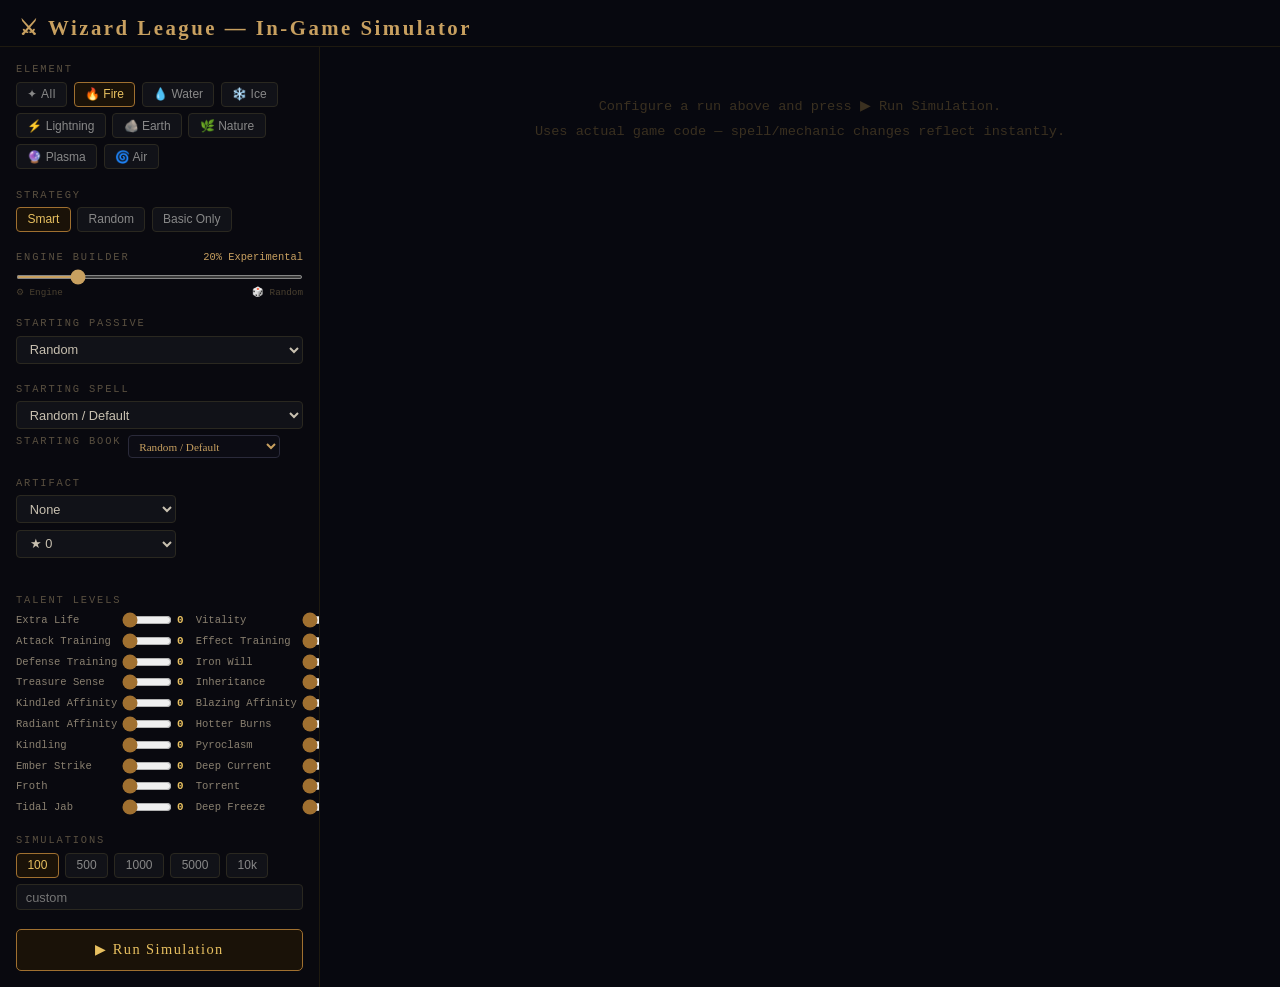
==== commit eeb54256: "Balance pass: seed rework, Air nerf, new passives, Dark One buff, sim survival curve ═══════════════" ====
--- a/sim/sim.html
+++ b/sim/sim.html
@@ -365,6 +365,10 @@
 function getPlayerCharSprite() { return []; }
 function stopLobbyMap()      {}
 function triggerHitFlash()   {}   // called bare in hit.js on every damage — must be stubbed
+
+// passiveIcons.js / spellIcons.js (rendering files not loaded in sim)
+function spellIconSVG(spell, size)   { return spell ? (spell.emoji || '✨') : '✨'; }
+function passiveIconSVG(passive, size) { return passive ? (passive.emoji || '✦') : '✦'; }
 
 // betweenRuns.js
 function applyBookUpgrades(book, catalogueId) {}
@@ -596,6 +600,10 @@
 var _simRunLowHPCampfires = 0;   // campfire visits with HP < 30%
 var _simRunIncantCount    = 0;   // incantation upgrades taken this run
 var _simRunRewardLog      = [];  // [{type}] — every reward slot taken this run
+var _simRunTotalTurns     = 0;   // sum of turns across all battles this run
+var _simRunTotalActions   = 0;   // sum of player actions taken across all turns this run
+var _simRunBattleTurns    = {};  // battleNumber → {turns, actions} for per-battle graph
+var _simRunBattleStatAgg  = {};  // battleNumber → {hpSum, powSum, efxSum, defSum, count} — enemy stat snapshot
 
 function _simDmgType(label, spellId) {
   // Classify a damage event into a source category
@@ -710,7 +718,9 @@
                 z1GymAttempted: stats.z1GymAttempted,
                 battleHist: stats.battleHist,
                 topSpells:   stats.topSpells,
-                topPassives: stats.topPassives },
+                topPassives: stats.topPassives,
+                battleStatTable: stats.battleStatTable,
+                battleTurnGraph: stats.battleTurnGraph },
     sampleLog,
   };
   fetch('http://127.0.0.1:3456/save', {
@@ -893,6 +903,10 @@
     lowHPCampfires:  _simRunLowHPCampfires,
     incantCount:     _simRunIncantCount,
     rewardLog:       _simRunRewardLog.slice(),
+    totalTurns:      _simRunTotalTurns,
+    totalActions:    _simRunTotalActions,
+    battleTurns:     { ..._simRunBattleTurns },
+    battleStatAgg:   { ..._simRunBattleStatAgg },
     bookCount:       player.spellbooks.length,
     archetypeGoal:   _simRunArchetypeGoal,
   };
@@ -1047,6 +1061,14 @@
   showMap();
 };
 
+// ── Bypass the STS loot screen — go straight to reward picker ─────────────────
+// showPostBattleLoot (added in the "STS loot screen" commit) sets _pendingLootInProgress=true,
+// which makes _afterRewardChosen() call showScreen() instead of showMap(), hanging the sim.
+// Override it to skip the DOM-based loot screen entirely.
+showPostBattleLoot = function(isGym, isSpellBattle, isRival) {
+  showBattleRewardScreen(isGym, isSpellBattle, isRival);
+};
+
 // ── Re-override interactive screens (battleReward.js replaces pre-stubs; restore auto-pick) ──
 showPassiveChoiceScreen = function(level, forElement) {
   const pool = buildPassiveChoicePool(forElement || null);
@@ -1372,6 +1394,27 @@
 
   // Safety: ensure at least one action is queued
   if ((combat.actionQueue || []).length === 0) queueBasic();
+
+  // Track turns and actions for stats (use `queued` — exact count chosen this turn)
+  _simRunTotalTurns++;
+  _simRunTotalActions += queued;
+  const _bn = battleNumber || 1;
+  const _isFirstTurn = !_simRunBattleTurns[_bn];
+  if (!_simRunBattleTurns[_bn]) _simRunBattleTurns[_bn] = { turns: 0, actions: 0 };
+  _simRunBattleTurns[_bn].turns++;
+  _simRunBattleTurns[_bn].actions += queued;
+  // On first turn of each battle, snapshot enemy HP and stats
+  if (_isFirstTurn) {
+    const _e = (combat.enemies || [])[0];
+    if (_e) {
+      if (!_simRunBattleStatAgg[_bn]) _simRunBattleStatAgg[_bn] = { hpSum:0, powSum:0, efxSum:0, defSum:0, count:0 };
+      _simRunBattleStatAgg[_bn].hpSum  += _e.enemyMaxHP || 0;
+      _simRunBattleStatAgg[_bn].powSum += _e.statPow    || 0;
+      _simRunBattleStatAgg[_bn].efxSum += _e.statEfx    || 0;
+      _simRunBattleStatAgg[_bn].defSum += _e.statDef    || 0;
+      _simRunBattleStatAgg[_bn].count++;
+    }
+  }
 
   commitEndTurn();
 }
@@ -1469,6 +1512,10 @@
   _simRunLowHPCampfires = 0;
   _simRunIncantCount    = 0;
   _simRunRewardLog      = [];
+  _simRunTotalTurns     = 0;
+  _simRunTotalActions   = 0;
+  _simRunBattleTurns    = {};
+  _simRunBattleStatAgg  = {};
 
   battleNumber = 1; currentGymIdx = 0; zoneBattleCount = 0;
   gymSkips = 0; gymDefeated = false; pendingLevelUps = [];
@@ -1886,6 +1933,9 @@
   const rewardLoss  = {};  // rewardType → total count in losing runs
   let   goldAtEndSum   = 0, goldSpentSum = 0, goldRunCount = 0;
   let   lowHPCampSum   = 0;
+  let   totalTurnsSum  = 0, totalActionsSum = 0, turnRunCount = 0;
+  const battleTurnsAgg = {}; // battleNum → {turnsSum, actionsSum, count}
+  const battleStatAgg  = {}; // battleNum → {hpSum, powSum, efxSum, defSum, count}
   const zoneSpellFreq  = { 0:{}, 1:{}, 2:{} }; // zone → {spellId: count}
   const zoneSpellWins  = { 0:{}, 1:{}, 2:{} };
   const hpByZone       = {};  // gymsCleared → {sum, count}
@@ -1965,6 +2015,22 @@
     if (r.goldAtEnd != null) { goldAtEndSum += r.goldAtEnd; goldSpentSum += (r.goldSpent||0); goldRunCount++; }
     // Low-HP campfires
     lowHPCampSum += (r.lowHPCampfires || 0);
+    // Turns & actions
+    if (r.totalTurns != null) { totalTurnsSum += r.totalTurns; totalActionsSum += (r.totalActions||0); turnRunCount++; }
+    for (const [bn, bd] of Object.entries(r.battleTurns || {})) {
+      if (!battleTurnsAgg[bn]) battleTurnsAgg[bn] = { turnsSum:0, actionsSum:0, count:0 };
+      battleTurnsAgg[bn].turnsSum   += bd.turns;
+      battleTurnsAgg[bn].actionsSum += bd.actions;
+      battleTurnsAgg[bn].count++;
+    }
+    for (const [bn, bd] of Object.entries(r.battleStatAgg || {})) {
+      if (!battleStatAgg[bn]) battleStatAgg[bn] = { hpSum:0, powSum:0, efxSum:0, defSum:0, count:0 };
+      battleStatAgg[bn].hpSum  += bd.hpSum;
+      battleStatAgg[bn].powSum += bd.powSum;
+      battleStatAgg[bn].efxSum += bd.efxSum;
+      battleStatAgg[bn].defSum += bd.defSum;
+      battleStatAgg[bn].count  += bd.count;
+    }
     // Zone spell acquisition
     for (const sl of (r.spellsLog || [])) {
       const z = Math.min(sl.zone || 0, 2);
@@ -2064,6 +2130,36 @@
   const avgGoldAtEnd  = goldRunCount > 0 ? goldAtEndSum  / goldRunCount : 0;
   const avgGoldSpent  = goldRunCount > 0 ? goldSpentSum  / goldRunCount : 0;
   const avgLowHPCamps = n > 0 ? lowHPCampSum / n : 0;
+  const avgTurnsPerBattle  = (turnRunCount > 0 && totalBattles > 0) ? totalTurnsSum  / totalBattles : 0;
+  const avgActionsPerTurn  = (totalTurnsSum > 0) ? totalActionsSum / totalTurnsSum : 0;
+  // Per-battle-number graph data — sorted by battle number, min 3 runs to be meaningful
+  const battleTurnGraph = Object.entries(battleTurnsAgg)
+    .filter(([, d]) => d.count >= 3)
+    .map(([bn, d]) => ({ bn: +bn, avgTurns: d.turnsSum/d.count, avgActions: d.turnsSum > 0 ? d.actionsSum/d.turnsSum : 0, count: d.count }))
+    .sort((a,b) => a.bn - b.bn)
+    .slice(0, 50);
+  // Per-battle enemy stat table — joined with turn data for dmg/turn and dmg/action
+  const battleStatTable = Object.entries(battleStatAgg)
+    .filter(([, d]) => d.count >= 3)
+    .map(([bn, d]) => {
+      const avgHP  = Math.round(d.hpSum  / d.count);
+      const td = battleTurnsAgg[bn];
+      const avgTurns   = td && td.count > 0 ? td.turnsSum / td.count : 0;
+      const avgActPT   = td && td.turnsSum > 0 ? td.actionsSum / td.turnsSum : 0;
+      const dmgPerTurn = avgTurns > 0 ? Math.round(avgHP / avgTurns) : 0;
+      const dmgPerAct  = (avgTurns * avgActPT) > 0 ? Math.round(avgHP / (avgTurns * avgActPT)) : 0;
+      return {
+        bn, avgHP,
+        avgPow: Math.round(d.powSum / d.count),
+        avgEfx: Math.round(d.efxSum / d.count),
+        avgDef: Math.round(d.defSum / d.count),
+        avgTurns: avgTurns.toFixed(1),
+        dmgPerTurn, dmgPerAct,
+        count: d.count,
+      };
+    })
+    .sort((a, b) => a.bn - b.bn)
+    .slice(0, 50);
 
   // Zone spell acquisition — top 5 per zone
   const zoneSpells = [0, 1, 2].map(z => {
@@ -2149,6 +2245,7 @@
     passiveBalance,
     rarityImpact,
     avgGoldAtEnd, avgGoldSpent, avgLowHPCamps,
+    avgTurnsPerBattle, avgActionsPerTurn, battleTurnGraph, battleStatTable,
     zoneSpells,
     hpByZoneCards,
     topCombos,
@@ -2428,6 +2525,7 @@
   { id: 'wins',      label: 'Winning Builds' },
   { id: 'log',       label: 'Sample Log' },
   { id: 'dive',      label: 'Element Dive' },
+  { id: 'survival',  label: 'Survival' },
   { id: 'history',   label: 'History' },
 ];
 
@@ -2479,9 +2577,142 @@
     _renderLogTab(body);
   } else if (tab === 'dive') {
     _renderDiveTab(body);
+  } else if (tab === 'survival') {
+    _renderSurvivalTab(body);
   } else if (tab === 'history') {
     _renderHistoryTab(body);
   }
+}
+
+function _renderSurvivalTab(body) {
+  if (!_simLastData) { body.innerHTML = '<div style="color:#3a3020;padding:1rem">No data.</div>'; return; }
+  const { elementResults } = _simLastData;
+  if (!elementResults || !elementResults.length) return;
+
+  const elemData = elementResults.map(er => {
+    const results = er.results || [];
+    const total = results.length;
+    if (!total) return null;
+    const maxBattle = Math.max(...results.map(r => r ? (r.battleNumber || 0) : 0), 1);
+    const survival = [];
+    for (let b = 1; b <= maxBattle; b++) {
+      const survived = results.filter(r => r && (r.battleNumber || 0) >= b).length;
+      survival.push({ battle: b, pct: survived / total });
+    }
+    return { element: er.element, col: _ELEM_COLOR[er.element] || '#888', survival, maxBattle, total };
+  }).filter(Boolean);
+
+  if (!elemData.length) { body.innerHTML = '<div style="color:#3a3020;padding:1rem">No data.</div>'; return; }
+
+  const maxBattle = Math.max(...elemData.map(e => e.maxBattle), 1);
+  const W = 700, H = 320, PX = 42, PY = 14, PR = 70;
+  const iW = W - PX - PR, iH = H - PY - 28;
+  const toX = b => PX + ((b - 1) / Math.max(maxBattle - 1, 1)) * iW;
+  const toY = pct => PY + (1 - pct) * iH;
+
+  // Grid lines
+  const grids = [0, 0.25, 0.5, 0.75, 1.0].map(v => {
+    const y = toY(v).toFixed(1);
+    return `<line x1="${PX}" y1="${y}" x2="${W-PR}" y2="${y}" stroke="${v===0||v===1?'#2a2a3a':'#191922'}" stroke-width="1"/>
+      <text x="${PX-6}" y="${(+y+3.5).toFixed(0)}" fill="#4a4030" font-size="9" text-anchor="end">${(v*100).toFixed(0)}%</text>`;
+  }).join('');
+
+  // X axis labels
+  const xStep = maxBattle <= 15 ? 1 : maxBattle <= 30 ? 2 : maxBattle <= 60 ? 5 : 10;
+  let xLabels = `<text x="${(PX+iW/2).toFixed(0)}" y="${(PY+iH+24).toFixed(0)}" fill="#3a3020" font-size="9" text-anchor="middle">Battle Number</text>`;
+  for (let b = 1; b <= maxBattle; b += xStep) {
+    xLabels += `<text x="${toX(b).toFixed(1)}" y="${(PY+iH+14).toFixed(0)}" fill="#4a4030" font-size="9" text-anchor="middle">${b}</text>`;
+  }
+
+  // Collision-free right-edge labels
+  const sortedForLabel = elemData.slice().sort((a, b) => {
+    const pa = a.survival[a.survival.length-1]?.pct || 0;
+    const pb = b.survival[b.survival.length-1]?.pct || 0;
+    return toY(pa) - toY(pb);
+  });
+  let prevLY = -99;
+  for (const ed of sortedForLabel) {
+    const lastPct = ed.survival[ed.survival.length-1]?.pct || 0;
+    let ly = toY(lastPct);
+    if (ly - prevLY < 12) ly = prevLY + 12;
+    ly = Math.min(PY+iH-2, Math.max(PY+6, ly));
+    ed.labelY = ly; prevLY = ly;
+  }
+
+  const uid = Math.random().toString(36).slice(2, 8);
+  const linesHtml = elemData.map(({ element, col, survival, labelY }) => {
+    if (!survival.length) return '';
+    const pts = survival.map(s => `${toX(s.battle).toFixed(1)},${toY(s.pct).toFixed(1)}`).join(' ');
+    const last = survival[survival.length-1];
+    const lx = toX(last.battle), ly = toY(last.pct);
+    const emoji = _ELEM_EMOJI[element] || '';
+    const lbl = labelY != null
+      ? `<text x="${(lx+8).toFixed(0)}" y="${(labelY+3.5).toFixed(0)}" fill="${col}" font-size="10" font-weight="bold">${emoji} ${element}</text>` : '';
+    return `<polyline points="${pts}" fill="none" stroke="${col}" stroke-width="2.5" stroke-linejoin="round" stroke-linecap="round" opacity="0.9" pointer-events="none"/>
+      <circle cx="${lx.toFixed(1)}" cy="${ly.toFixed(1)}" r="4" fill="${col}" pointer-events="none"/>${lbl}`;
+  }).join('');
+
+  const chartData = JSON.stringify({
+    W, PX, PY, iW, iH, maxBattle,
+    els: elemData.map(ed => ({
+      el: ed.element, col: ed.col, total: ed.total,
+      pts: ed.survival.map(s => [s.battle, +s.pct.toFixed(4)])
+    }))
+  });
+
+  const legend = elemData.slice().sort((a,b)=>{
+    const pa=a.survival[a.survival.length-1]?.pct||0, pb=b.survival[b.survival.length-1]?.pct||0;
+    return pb-pa;
+  }).map(({ element, col, total }) =>
+    `<span style="color:${col};font-size:.65rem;white-space:nowrap;display:inline-flex;align-items:center;gap:4px">
+      <svg width="18" height="7" style="flex-shrink:0"><line x1="0" y1="3.5" x2="18" y2="3.5" stroke="${col}" stroke-width="2.5"/><circle cx="9" cy="3.5" r="2.5" fill="${col}"/></svg>
+      ${_ELEM_EMOJI[element]||''} ${element} <span style="color:#4a4030">(${total} runs)</span></span>`
+  ).join('');
+
+  body.innerHTML = `<div class="results-section">
+    <h3>Survival Curve <span style="font-size:.6rem;color:#3a3020">— % of runs still alive at each battle</span></h3>
+    <div id="surv-${uid}" style="position:relative;user-select:none">
+      <svg id="survsvg-${uid}" viewBox="0 0 ${W} ${H}" style="width:100%;height:${H}px;display:block"
+        data-survjson="${chartData.replace(/"/g,'&quot;')}">
+        ${grids}${xLabels}${linesHtml}
+        <line id="survxh-${uid}" x1="0" y1="${PY}" x2="0" y2="${PY+iH}" stroke="#ffffff28" stroke-width="1" stroke-dasharray="3,3" display="none"/>
+        <rect x="0" y="0" width="${W}" height="${H}" fill="transparent" style="cursor:crosshair"
+          onmousemove="_survHover('${uid}',event)" onmouseleave="_survLeave('${uid}')"/>
+      </svg>
+      <div id="survtt-${uid}" style="position:absolute;top:${PY+4}px;pointer-events:none;display:none;background:#0c0c18ee;border:1px solid #2a2a3a;border-radius:6px;padding:.4rem .6rem;font-size:.65rem;line-height:1.55;white-space:nowrap;z-index:10;box-shadow:0 3px 12px #000a"></div>
+    </div>
+    <div style="display:flex;gap:.8rem;flex-wrap:wrap;margin-top:.35rem">${legend}</div>
+  </div>`;
+}
+
+function _survHover(uid, e) {
+  const svg = _origGetById(`survsvg-${uid}`);
+  const xh  = _origGetById(`survxh-${uid}`);
+  const tt  = _origGetById(`survtt-${uid}`);
+  if (!svg || !xh || !tt) return;
+  const data = JSON.parse(svg.dataset.survjson.replace(/&quot;/g, '"'));
+  const rect = svg.getBoundingClientRect();
+  const mx   = (e.clientX - rect.left) * (data.W / rect.width);
+  const battle = Math.max(1, Math.min(data.maxBattle, Math.round(1 + (mx - data.PX) / data.iW * (data.maxBattle - 1))));
+  const x = data.PX + (battle-1) / Math.max(data.maxBattle-1,1) * data.iW;
+  xh.setAttribute('x1', x); xh.setAttribute('x2', x); xh.removeAttribute('display');
+  const rows = data.els.map(ed => {
+    const pt  = ed.pts.find(([b]) => b === battle);
+    const pct = pt ? (pt[1]*100).toFixed(1) : '—';
+    const cnt = pt ? Math.round(pt[1] * ed.total) : 0;
+    return `<div style="color:${ed.col}">${_ELEM_EMOJI[ed.el]||''} ${ed.el}: <b>${pct}%</b> <span style="color:#4a4030">(${cnt}/${ed.total})</span></div>`;
+  }).join('');
+  tt.innerHTML = `<div style="color:#6a6050;margin-bottom:.25rem">Battle ${battle}</div>${rows}`;
+  tt.style.display = 'block';
+  const ttX = x * rect.width / data.W + 12;
+  tt.style.left = (ttX + 180 > rect.width ? ttX - 210 : ttX) + 'px';
+}
+
+function _survLeave(uid) {
+  const xh = _origGetById(`survxh-${uid}`);
+  const tt = _origGetById(`survtt-${uid}`);
+  if (xh) xh.setAttribute('display','none');
+  if (tt) tt.style.display = 'none';
 }
 
 function _renderWinsTab(body) {
@@ -2879,6 +3110,148 @@
     ${upg.length ? `
     <h3 style="margin-top:.4rem">Most Upgraded Spells <span style="font-size:.6rem;color:#3a3020">(avg level &gt; 1.05)</span></h3>
     <div style="display:grid;grid-template-columns:repeat(3,1fr);gap:.4rem">${spellCards}</div>` : ''}
+  </div>`;
+}
+
+// ── Battle Scaling Graph ──────────────────────────────────────────────────────
+function _renderBattleScalingGraph(stats) {
+  const data = stats.battleTurnGraph || [];
+  if (data.length < 3) return '';
+  const W = 820, H = 180, PX = 32, PY = 12, PR = 12;
+  const iW = W - PX - PR, iH = H - PY - 28;
+  const maxBn = data[data.length - 1].bn;
+  const maxT  = Math.max(...data.map(d => d.avgTurns), 1);
+  const maxA  = Math.max(...data.map(d => d.avgActions), 1);
+  const toX   = bn  => PX + ((bn - 1) / Math.max(maxBn - 1, 1)) * iW;
+  const toYT  = val => PY + (1 - val / (maxT * 1.15)) * iH;
+  const toYA  = val => PY + (1 - val / (maxA * 1.15)) * iH;
+
+  // Axis labels
+  const xLabels = data.filter((_, i) => i % Math.max(1, Math.floor(data.length / 8)) === 0 || i === data.length - 1)
+    .map(d => `<text x="${toX(d.bn).toFixed(0)}" y="${(PY + iH + 14).toFixed(0)}" fill="#4a4030" font-size="8.5" text-anchor="middle">B${d.bn}</text>`).join('');
+
+  // Zone bands: B1-15 zone 1, B16-30 zone 2, B31-45 zone 3, B46-48 gauntlet
+  const zoneBands = [
+    { start:1,  end:15, color:'#1a1a2a' },
+    { start:16, end:30, color:'#0e1a1e' },
+    { start:31, end:45, color:'#1a1a2a' },
+    { start:46, end:50, color:'#1a0a0a' },  // gauntlet — red-tinted
+  ].filter(b => b.start <= maxBn).map(b => {
+    const x1 = toX(Math.max(b.start, 1)).toFixed(1);
+    const x2 = toX(Math.min(b.end, maxBn)).toFixed(1);
+    const w  = Math.max(0, +x2 - +x1);
+    return `<rect x="${x1}" y="${PY}" width="${w}" height="${iH}" fill="${b.color}" rx="0"/>`;
+  }).join('');
+  // Gym lines at B15, B30, B45 (static gym battles)
+  const gymBoundaries = [
+    { bn:15, label:'Gym 1' }, { bn:30, label:'Gym 2' }, { bn:45, label:'Gym 3' },
+    { bn:46, label:'Warden' }, { bn:47, label:'Archon' }, { bn:48, label:'Dark One' },
+  ].filter(g => g.bn <= maxBn).map((g, i) => {
+    const x = toX(g.bn).toFixed(1);
+    const isGauntlet = i >= 3;
+    const lineColor = isGauntlet ? '#8a1a1a' : '#6a4a1a';
+    const textColor = isGauntlet ? '#cc4444' : '#b08030';
+    return `<line x1="${x}" y1="${PY}" x2="${x}" y2="${(PY+iH).toFixed(1)}" stroke="${lineColor}" stroke-width="1.5" stroke-dasharray="3,3"/>
+            <text x="${(+x+3).toFixed(0)}" y="${(PY+9).toFixed(0)}" fill="${textColor}" font-size="7.5">${g.label}</text>`;
+  }).join('');
+  // Zone transition lines at B16, B31, B46
+  const zoneLines = [16, 31, 46].filter(bn => bn <= maxBn).map(bn => {
+    const x = toX(bn).toFixed(1);
+    return `<line x1="${x}" y1="${PY}" x2="${x}" y2="${(PY+iH).toFixed(1)}" stroke="#2a4a6a" stroke-width="1" stroke-dasharray="5,2"/>`;
+  }).join('');
+  // Grid lines (horizontal)
+  const gridVals = [0.25, 0.5, 0.75, 1.0];
+  const grids = gridVals.map(f =>
+    `<line x1="${PX}" y1="${toYT(maxT*f).toFixed(1)}" x2="${W-PR}" y2="${toYT(maxT*f).toFixed(1)}" stroke="#191922" stroke-width="1"/>`
+  ).join('');
+
+  // Turns line (orange)
+  const turnPoly = data.map(d => `${toX(d.bn).toFixed(1)},${toYT(d.avgTurns).toFixed(1)}`).join(' ');
+  const turnDots = data.map(d => {
+    const tip = `Battle ${d.bn}: ${d.avgTurns.toFixed(2)} avg turns (${d.count} samples)`.replace(/"/g,'&quot;');
+    return `<circle cx="${toX(d.bn).toFixed(1)}" cy="${toYT(d.avgTurns).toFixed(1)}" r="4" fill="#e8a030"><title>${tip}</title></circle>`;
+  }).join('');
+
+  // Actions/turn line (teal)
+  const actPoly = data.map(d => `${toX(d.bn).toFixed(1)},${toYA(d.avgActions).toFixed(1)}`).join(' ');
+  const actDots = data.map(d => {
+    const tip = `Battle ${d.bn}: ${d.avgActions.toFixed(2)} avg actions/turn (${d.count} samples)`.replace(/"/g,'&quot;');
+    return `<circle cx="${toX(d.bn).toFixed(1)}" cy="${toYA(d.avgActions).toFixed(1)}" r="4" fill="#44bbaa"><title>${tip}</title></circle>`;
+  }).join('');
+
+  // Y-axis labels (turns scale, left)
+  const yLabels = [0, 0.5, 1.0].map(f => {
+    const val = maxT * f;
+    const y   = toYT(val).toFixed(1);
+    return `<text x="${PX - 4}" y="${(+y + 3).toFixed(0)}" fill="#5a4030" font-size="8" text-anchor="end">${val.toFixed(1)}</text>`;
+  }).join('');
+
+  return `<div class="results-section">
+    <h3>Battle Scaling — Turns &amp; Actions Per Battle <span style="font-size:.6rem;color:#3a3020">(avg across all runs · lower turns = damage outscaling HP)</span></h3>
+    <svg viewBox="0 0 ${W} ${H}" style="width:100%;height:${H}px;display:block;margin-bottom:.4rem">
+      ${zoneBands}${grids}${zoneLines}${gymBoundaries}${xLabels}${yLabels}
+      <polyline points="${turnPoly}" fill="none" stroke="#e8a030" stroke-width="2" stroke-linejoin="round" stroke-linecap="round"/>
+      ${turnDots}
+      <polyline points="${actPoly}" fill="none" stroke="#44bbaa" stroke-width="2" stroke-linejoin="round" stroke-linecap="round" stroke-dasharray="4,3"/>
+      ${actDots}
+    </svg>
+    <div style="display:flex;gap:1.2rem;font-size:.62rem">
+      <span style="color:#e8a030">━ Avg Turns / Battle</span>
+      <span style="color:#44bbaa">╌ Avg Actions / Turn</span>
+      <span style="color:#4a4030">Hover dots for values · Battle number on X axis</span>
+    </div>
+  </div>`;
+}
+
+// ── Enemy Stat Breakdown ──────────────────────────────────────────────────────
+function _renderBattleStatTable(stats) {
+  const rows = stats.battleStatTable || [];
+  if (rows.length < 3) return '';
+  const GYM_BNS = new Set([15, 30, 45]);
+  const zoneColor  = bn => GYM_BNS.has(bn) ? '#1a0a00' : bn <= 15 ? '#2a1a0a' : bn <= 30 ? '#0a1a1e' : '#1a1a2a';
+  const tbl = rows.map(r => {
+    const isGym = GYM_BNS.has(r.bn);
+    const label = isGym ? `🏛 B${r.bn}` : `B${r.bn}`;
+    const labelColor = isGym ? '#e8c060' : '#888';
+    const hpColor    = isGym ? '#e8c060' : '#aaa';
+    const dptColor   = isGym ? '#cc8844' : '#44aa88';
+    return `
+    <tr style="background:${zoneColor(r.bn)};border-bottom:1px solid ${isGym?'#4a3010':'#1a1a22'}${isGym?';border-top:1px solid #4a3010':''}">
+      <td style="padding:2px 6px;color:${labelColor};font-size:.62rem;border-right:1px solid #1a1a22;white-space:nowrap">${label}</td>
+      <td style="padding:2px 8px;color:${hpColor};font-size:.62rem;text-align:right;font-weight:${isGym?'bold':'normal'}">${r.avgHP}</td>
+      <td style="padding:2px 8px;color:#666;font-size:.62rem;text-align:right">${r.avgTurns}</td>
+      <td style="padding:2px 8px;color:${dptColor};font-size:.62rem;text-align:right;font-weight:${isGym?'bold':'normal'}">${r.dmgPerTurn}</td>
+      <td style="padding:2px 8px;color:#6a9a88;font-size:.62rem;text-align:right">${r.dmgPerAct}</td>
+      <td style="padding:2px 8px;color:#e8a030;font-size:.62rem;text-align:right">${r.avgPow}</td>
+      <td style="padding:2px 8px;color:#aa60cc;font-size:.62rem;text-align:right">${r.avgEfx}</td>
+      <td style="padding:2px 8px;color:#60aacc;font-size:.62rem;text-align:right">${r.avgDef}</td>
+      <td style="padding:2px 8px;color:#555;font-size:.58rem;text-align:right">${r.count}</td>
+    </tr>`;
+  }).join('');
+  return `<div class="results-section">
+    <h3>Battle Stats — HP &amp; Damage Output <span style="font-size:.6rem;color:#3a3020">(avg across all runs · 🏛 = gym boss)</span></h3>
+    <div style="overflow-x:auto">
+    <table style="border-collapse:collapse;width:100%;font-family:'Cinzel',serif">
+      <thead><tr style="background:#0a0a12;border-bottom:1px solid #333">
+        <th style="padding:3px 6px;color:#555;font-size:.6rem;text-align:left">Battle</th>
+        <th style="padding:3px 8px;color:#888;font-size:.6rem;text-align:right">Avg HP</th>
+        <th style="padding:3px 8px;color:#666;font-size:.6rem;text-align:right">Avg Turns</th>
+        <th style="padding:3px 8px;color:#44aa88;font-size:.6rem;text-align:right">Dmg/Turn</th>
+        <th style="padding:3px 8px;color:#6a9a88;font-size:.6rem;text-align:right">Dmg/Act</th>
+        <th style="padding:3px 8px;color:#e8a030;font-size:.6rem;text-align:right">Avg POW</th>
+        <th style="padding:3px 8px;color:#aa60cc;font-size:.6rem;text-align:right">Avg EFX</th>
+        <th style="padding:3px 8px;color:#60aacc;font-size:.6rem;text-align:right">Avg DEF</th>
+        <th style="padding:3px 8px;color:#555;font-size:.6rem;text-align:right">n</th>
+      </tr></thead>
+      <tbody>${tbl}</tbody>
+    </table>
+    </div>
+    <div style="display:flex;gap:1.2rem;font-size:.58rem;margin-top:.4rem;flex-wrap:wrap">
+      <span style="color:#6a3a1a">━ Zone 1 (B1–15)</span>
+      <span style="color:#1a5a6a">━ Zone 2 (B16–30)</span>
+      <span style="color:#3a3a7a">━ Zone 3 (B31–45)</span>
+      <span style="color:#e8c060">🏛 Gym boss rows highlighted — compare Dmg/Turn to adjacent regular battles</span>
+    </div>
   </div>`;
 }
 
@@ -3090,6 +3463,8 @@
         ${stats.avgGoldAtEnd > 0 ? `<div class="stat-card"><div class="sc-val">${Math.round(stats.avgGoldAtEnd)}</div><div class="sc-label">Avg Gold at End</div></div>` : ''}
         ${stats.avgGoldSpent > 0 ? `<div class="stat-card"><div class="sc-val">${Math.round(stats.avgGoldSpent)}</div><div class="sc-label">Avg Gold Spent</div></div>` : ''}
         ${stats.avgLowHPCamps > 0 ? `<div class="stat-card"><div class="sc-val">${stats.avgLowHPCamps.toFixed(2)}</div><div class="sc-label">Avg Low-HP Campfires</div></div>` : ''}
+        ${stats.avgTurnsPerBattle > 0 ? `<div class="stat-card"><div class="sc-val">${stats.avgTurnsPerBattle.toFixed(1)}</div><div class="sc-label">Avg Turns / Battle</div></div>` : ''}
+        ${stats.avgActionsPerTurn > 0 ? `<div class="stat-card"><div class="sc-val">${stats.avgActionsPerTurn.toFixed(2)}</div><div class="sc-label">Avg Actions / Turn</div></div>` : ''}
       </div>
     </div>
 
@@ -3161,6 +3536,8 @@
     ${_renderArchetypesSection(stats)}
     ${_renderSpellBalanceSection(stats)}
     ${_renderPassiveBalanceSection(stats)}
+    ${_renderBattleScalingGraph(stats)}
+    ${_renderBattleStatTable(stats)}
     ${_renderIncantImpactSection(stats)}
     ${_renderRarityCountSection(stats)}
     ${_renderRewardMixSection(stats)}
